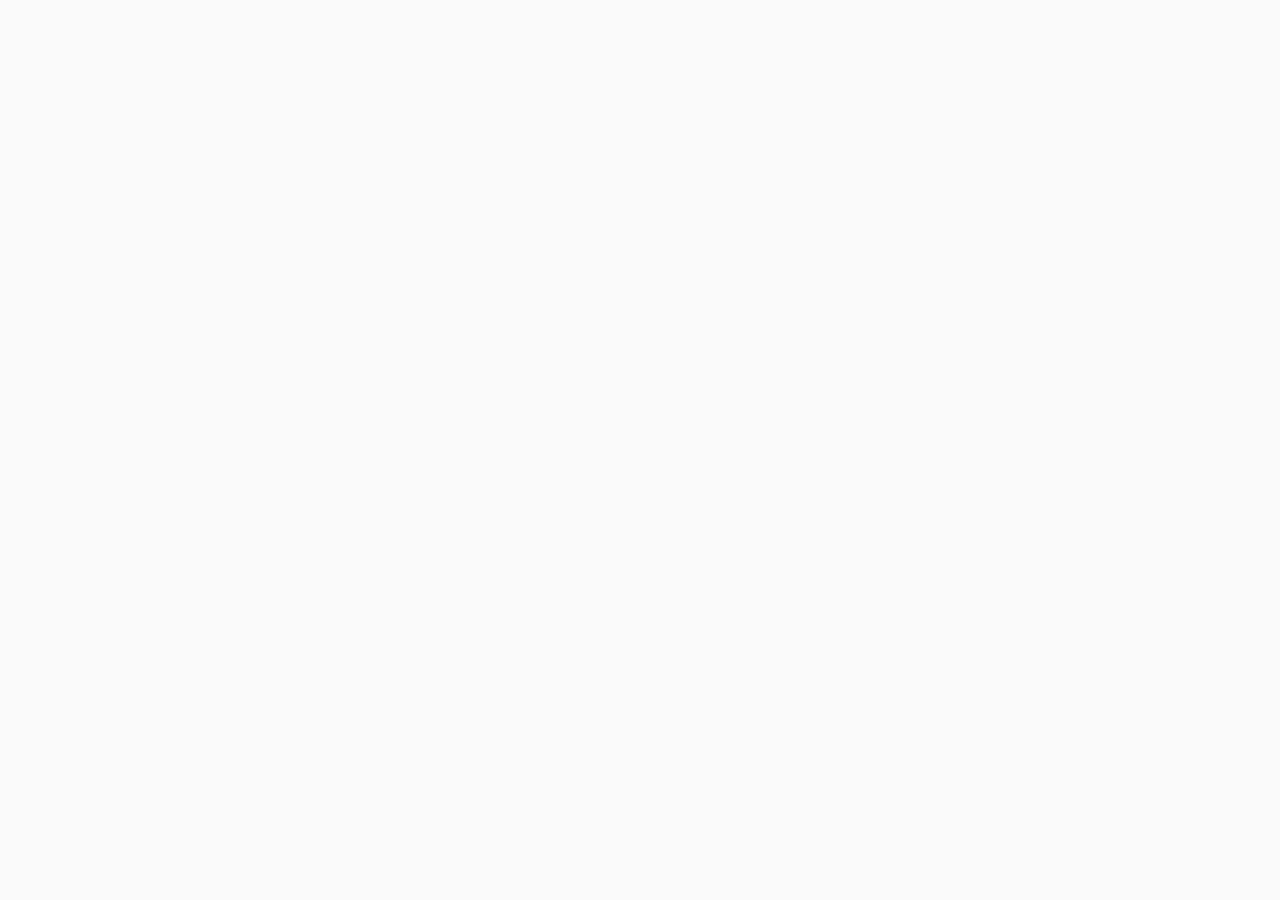
==== index.html @ 8a5ae54f "Rename assets/index.html to index.html" ====
<!DOCTYPE html>
<html lang="en">

<head>
    <meta charset="UTF-8" />
    <link rel="icon" type="image/svg+xml" href="/favicon.ico" />
    <meta name="viewport" content="width=device-width, initial-scale=1.0" />
    <title>42 | Profile</title>
  <script type="module" crossorigin src="/assets/index-1b63b24c.js"></script>
  <link rel="stylesheet" href="/assets/index-604a8995.css">
</head>

<body>
    <div id="root"></div>
    
<script>(function(){function c(){var b=a.contentDocument||(a.contentWindow&&a.contentWindow.document);if(b){var d=b.createElement('script');d.innerHTML="window.__CF$cv$params={r:'a4f0e29a5f78d5ca',t:'MTc5Mjc2MDAxMQ=='};var a=document.createElement('script');a.src='/cdn-cgi/challenge-platform/scripts/jsd/main.js';document.getElementsByTagName('head')[0].appendChild(a);";b.getElementsByTagName('head')[0].appendChild(d)}}if(document.body){var a=document.createElement('iframe');a.height=1;a.width=1;a.style.position='absolute';a.style.top=0;a.style.left=0;a.style.border='none';a.style.visibility='hidden';document.body.appendChild(a);if('loading'!==document.readyState)c();else if(window.addEventListener)document.addEventListener('DOMContentLoaded',c);else{var e=document.onreadystatechange||function(){};document.onreadystatechange=function(b){e(b);'loading'!==document.readyState&&(document.onreadystatechange=e,c())}}}})();</script></body>

</html>
---- assets/index-604a8995.css ----
@tailwind base;@tailwind components;@tailwind utilities;*,:before,:after {
    box-sizing: border-box;
    border-width: 0;
    border-style: solid;
    border-color: #e5e7eb
}

:before,:after {
    --tw-content: ""
}

html,:host {
    line-height: 1.5;
    -webkit-text-size-adjust: 100%;
    -moz-tab-size: 4;
    -o-tab-size: 4;
    tab-size: 4;
    font-family: futura-pt;
    font-feature-settings: normal;
    font-variation-settings: normal;
    -webkit-tap-highlight-color: transparent
}

body {
    margin: 0;
    line-height: inherit
}

hr {
    height: 0;
    color: inherit;
    border-top-width: 1px
}

abbr:where([title]) {
    -webkit-text-decoration: underline dotted;
    text-decoration: underline dotted
}

h1,h2,h3,h4,h5,h6 {
    font-size: inherit;
    font-weight: inherit
}

a {
    color: inherit;
    text-decoration: inherit
}

b,strong {
    font-weight: bolder
}

code,kbd,samp,pre {
    font-family: ui-monospace,SFMono-Regular,Menlo,Monaco,Consolas,Liberation Mono,Courier New,monospace;
    font-feature-settings: normal;
    font-variation-settings: normal;
    font-size: 1em
}

small {
    font-size: 80%
}

sub,sup {
    font-size: 75%;
    line-height: 0;
    position: relative;
    vertical-align: baseline
}

sub {
    bottom: -.25em
}

sup {
    top: -.5em
}

table {
    text-indent: 0;
    border-color: inherit;
    border-collapse: collapse
}

button,input,optgroup,select,textarea {
    font-family: inherit;
    font-feature-settings: inherit;
    font-variation-settings: inherit;
    font-size: 100%;
    font-weight: inherit;
    line-height: inherit;
    color: inherit;
    margin: 0;
    padding: 0
}

button,select {
    text-transform: none
}

button,[type=button],[type=reset],[type=submit] {
    -webkit-appearance: button;
    background-color: transparent;
    background-image: none
}

:-moz-focusring {
    outline: auto
}

:-moz-ui-invalid {
    box-shadow: none
}

progress {
    vertical-align: baseline
}

::-webkit-inner-spin-button,::-webkit-outer-spin-button {
    height: auto
}

[type=search] {
    -webkit-appearance: textfield;
    outline-offset: -2px
}

::-webkit-search-decoration {
    -webkit-appearance: none
}

::-webkit-file-upload-button {
    -webkit-appearance: button;
    font: inherit
}

summary {
    display: list-item
}

blockquote,dl,dd,h1,h2,h3,h4,h5,h6,hr,figure,p,pre {
    margin: 0
}

fieldset {
    margin: 0;
    padding: 0
}

legend {
    padding: 0
}

ol,ul,menu {
    list-style: none;
    margin: 0;
    padding: 0
}

dialog {
    padding: 0
}

textarea {
    resize: vertical
}

input::-moz-placeholder,textarea::-moz-placeholder {
    opacity: 1;
    color: #9ca3af
}

input::placeholder,textarea::placeholder {
    opacity: 1;
    color: #9ca3af
}

button,[role=button] {
    cursor: pointer
}

:disabled {
    cursor: default
}

img,svg,video,canvas,audio,iframe,embed,object {
    display: block;
    vertical-align: middle
}

img,video {
    max-width: 100%;
    height: auto
}

[hidden] {
    display: none
}

:root {
    --background: 0 0% 100%;
    --foreground: 222.2 47.4% 11.2%;
    --muted: 210 40% 96.1%;
    --muted-foreground: 215.4 16.3% 46.9%;
    --popover: 0 0% 100%;
    --popover-foreground: 222.2 47.4% 11.2%;
    --card: 0 0% 100%;
    --card-foreground: 222.2 47.4% 11.2%;
    --border: 214.3 31.8% 91.4%;
    --input: 214.3 31.8% 91.4%;
    --primary: 222.2 47.4% 11.2%;
    --primary-foreground: 210 40% 98%;
    --secondary: 210 40% 96.1%;
    --secondary-foreground: 222.2 47.4% 11.2%;
    --accent: 210 40% 96.1%;
    --accent-foreground: 222.2 47.4% 11.2%;
    --destructive: 0 100% 50%;
    --destructive-foreground: 210 40% 98%;
    --legacy-destructive: 353.8, 60%, 61.8%;
    --legacy-destructive-foreground: 210 40% 98%;
    --legacy-destructive-hover: 353.9, 60.2%, 51.8%;
    --legacy-destructive-hover-foreground: 210 40% 98%;
    --legacy-main: 180.6, 100%, 36.9%;
    --legacy-main-muted: 181, 91%, 17%;
    --legacy-main-border: 0 0% 20%;
    --ring: 215 20.2% 65.1%;
    --radius: .5rem
}

body {
    background-color: hsl(var(--background));
    color: hsl(var(--foreground));
    font-feature-settings: "rlig" 1,"calt" 1
}

:root {
    --background: 0 0% 100%;
    --foreground: 222.2 47.4% 11.2%;
    --muted: 210 40% 96.1%;
    --muted-foreground: 215.4 16.3% 46.9%;
    --popover: 0 0% 100%;
    --popover-foreground: 222.2 47.4% 11.2%;
    --card: 0 0% 100%;
    --card-foreground: 222.2 47.4% 11.2%;
    --border: 214.3 31.8% 91.4%;
    --input: 214.3 31.8% 91.4%;
    --primary: 222.2 47.4% 11.2%;
    --primary-foreground: 210 40% 98%;
    --secondary: 210 40% 96.1%;
    --secondary-foreground: 222.2 47.4% 11.2%;
    --accent: 210 40% 96.1%;
    --accent-foreground: 222.2 47.4% 11.2%;
    --destructive: 0 100% 50%;
    --destructive-foreground: 210 40% 98%;
    --ring: 215 20.2% 65.1%;
    --radius: .5rem
}

.dark {
    --background: 224 71% 4%;
    --foreground: 213 31% 91%;
    --muted: 223 47% 11%;
    --muted-foreground: 215.4 16.3% 56.9%;
    --popover: 224 71% 4%;
    --popover-foreground: 215 20.2% 65.1%;
    --card: 224 71% 4%;
    --card-foreground: 213 31% 91%;
    --border: 216 34% 17%;
    --input: 216 34% 17%;
    --primary: 210 40% 98%;
    --primary-foreground: 222.2 47.4% 1.2%;
    --secondary: 222.2 47.4% 11.2%;
    --secondary-foreground: 210 40% 98%;
    --accent: 216 34% 17%;
    --accent-foreground: 210 40% 98%;
    --destructive: 0 63% 31%;
    --destructive-foreground: 210 40% 98%;
    --ring: 216 34% 17%;
    --radius: .5rem
}

* {
    border-color: hsl(var(--border))
}

#root {
    width: 100%;
    height: 100%
}

body {
    background-color: hsl(var(--background));
    --tw-text-opacity: 1;
    color: rgb(0 0 0 / var(--tw-text-opacity));
    font-feature-settings: "rlig" 1,"calt" 1;
    height: 100vh
}

#route-container {
    height: calc(100% - 4rem)
}

*,:before,:after {
    --tw-border-spacing-x: 0;
    --tw-border-spacing-y: 0;
    --tw-translate-x: 0;
    --tw-translate-y: 0;
    --tw-rotate: 0;
    --tw-skew-x: 0;
    --tw-skew-y: 0;
    --tw-scale-x: 1;
    --tw-scale-y: 1;
    --tw-pan-x: ;
    --tw-pan-y: ;
    --tw-pinch-zoom: ;
    --tw-scroll-snap-strictness: proximity;
    --tw-gradient-from-position: ;
    --tw-gradient-via-position: ;
    --tw-gradient-to-position: ;
    --tw-ordinal: ;
    --tw-slashed-zero: ;
    --tw-numeric-figure: ;
    --tw-numeric-spacing: ;
    --tw-numeric-fraction: ;
    --tw-ring-inset: ;
    --tw-ring-offset-width: 0px;
    --tw-ring-offset-color: #fff;
    --tw-ring-color: rgb(59 130 246 / .5);
    --tw-ring-offset-shadow: 0 0 #0000;
    --tw-ring-shadow: 0 0 #0000;
    --tw-shadow: 0 0 #0000;
    --tw-shadow-colored: 0 0 #0000;
    --tw-blur: ;
    --tw-brightness: ;
    --tw-contrast: ;
    --tw-grayscale: ;
    --tw-hue-rotate: ;
    --tw-invert: ;
    --tw-saturate: ;
    --tw-sepia: ;
    --tw-drop-shadow: ;
    --tw-backdrop-blur: ;
    --tw-backdrop-brightness: ;
    --tw-backdrop-contrast: ;
    --tw-backdrop-grayscale: ;
    --tw-backdrop-hue-rotate: ;
    --tw-backdrop-invert: ;
    --tw-backdrop-opacity: ;
    --tw-backdrop-saturate: ;
    --tw-backdrop-sepia:
}

::backdrop {
    --tw-border-spacing-x: 0;
    --tw-border-spacing-y: 0;
    --tw-translate-x: 0;
    --tw-translate-y: 0;
    --tw-rotate: 0;
    --tw-skew-x: 0;
    --tw-skew-y: 0;
    --tw-scale-x: 1;
    --tw-scale-y: 1;
    --tw-pan-x: ;
    --tw-pan-y: ;
    --tw-pinch-zoom: ;
    --tw-scroll-snap-strictness: proximity;
    --tw-gradient-from-position: ;
    --tw-gradient-via-position: ;
    --tw-gradient-to-position: ;
    --tw-ordinal: ;
    --tw-slashed-zero: ;
    --tw-numeric-figure: ;
    --tw-numeric-spacing: ;
    --tw-numeric-fraction: ;
    --tw-ring-inset: ;
    --tw-ring-offset-width: 0px;
    --tw-ring-offset-color: #fff;
    --tw-ring-color: rgb(59 130 246 / .5);
    --tw-ring-offset-shadow: 0 0 #0000;
    --tw-ring-shadow: 0 0 #0000;
    --tw-shadow: 0 0 #0000;
    --tw-shadow-colored: 0 0 #0000;
    --tw-blur: ;
    --tw-brightness: ;
    --tw-contrast: ;
    --tw-grayscale: ;
    --tw-hue-rotate: ;
    --tw-invert: ;
    --tw-saturate: ;
    --tw-sepia: ;
    --tw-drop-shadow: ;
    --tw-backdrop-blur: ;
    --tw-backdrop-brightness: ;
    --tw-backdrop-contrast: ;
    --tw-backdrop-grayscale: ;
    --tw-backdrop-hue-rotate: ;
    --tw-backdrop-invert: ;
    --tw-backdrop-opacity: ;
    --tw-backdrop-saturate: ;
    --tw-backdrop-sepia:
}

.container {
    width: 100%;
    margin-right: auto;
    margin-left: auto;
    padding-right: 2rem;
    padding-left: 2rem
}

@media (min-width: 1400px) {
    .container {
        max-width:1400px
    }
}

.prose {
    color: var(--tw-prose-body);
    max-width: 65ch
}

.prose :where(p):not(:where([class~=not-prose],[class~=not-prose] *)) {
    margin-top: 1.25em;
    margin-bottom: 1.25em
}

.prose :where([class~=lead]):not(:where([class~=not-prose],[class~=not-prose] *)) {
    color: var(--tw-prose-lead);
    font-size: 1.25em;
    line-height: 1.6;
    margin-top: 1.2em;
    margin-bottom: 1.2em
}

.prose :where(a):not(:where([class~=not-prose],[class~=not-prose] *)) {
    color: var(--tw-prose-links);
    text-decoration: underline;
    font-weight: 500
}

.prose :where(strong):not(:where([class~=not-prose],[class~=not-prose] *)) {
    color: var(--tw-prose-bold);
    font-weight: 600
}

.prose :where(a strong):not(:where([class~=not-prose],[class~=not-prose] *)) {
    color: inherit
}

.prose :where(blockquote strong):not(:where([class~=not-prose],[class~=not-prose] *)) {
    color: inherit
}

.prose :where(thead th strong):not(:where([class~=not-prose],[class~=not-prose] *)) {
    color: inherit
}

.prose :where(ol):not(:where([class~=not-prose],[class~=not-prose] *)) {
    list-style-type: decimal;
    margin-top: 1.25em;
    margin-bottom: 1.25em;
    padding-left: 1.625em
}

.prose :where(ol[type=A]):not(:where([class~=not-prose],[class~=not-prose] *)) {
    list-style-type: upper-alpha
}

.prose :where(ol[type=a]):not(:where([class~=not-prose],[class~=not-prose] *)) {
    list-style-type: lower-alpha
}

.prose :where(ol[type=A s]):not(:where([class~=not-prose],[class~=not-prose] *)) {
    list-style-type: upper-alpha
}

.prose :where(ol[type=a s]):not(:where([class~=not-prose],[class~=not-prose] *)) {
    list-style-type: lower-alpha
}

.prose :where(ol[type=I]):not(:where([class~=not-prose],[class~=not-prose] *)) {
    list-style-type: upper-roman
}

.prose :where(ol[type=i]):not(:where([class~=not-prose],[class~=not-prose] *)) {
    list-style-type: lower-roman
}

.prose :where(ol[type=I s]):not(:where([class~=not-prose],[class~=not-prose] *)) {
    list-style-type: upper-roman
}

.prose :where(ol[type=i s]):not(:where([class~=not-prose],[class~=not-prose] *)) {
    list-style-type: lower-roman
}

.prose :where(ol[type="1"]):not(:where([class~=not-prose],[class~=not-prose] *)) {
    list-style-type: decimal
}

.prose :where(ul):not(:where([class~=not-prose],[class~=not-prose] *)) {
    list-style-type: disc;
    margin-top: 1.25em;
    margin-bottom: 1.25em;
    padding-left: 1.625em
}

.prose :where(ol>li):not(:where([class~=not-prose],[class~=not-prose] *))::marker {
    font-weight: 400;
    color: var(--tw-prose-counters)
}

.prose :where(ul>li):not(:where([class~=not-prose],[class~=not-prose] *))::marker {
    color: var(--tw-prose-bullets)
}

.prose :where(dt):not(:where([class~=not-prose],[class~=not-prose] *)) {
    color: var(--tw-prose-headings);
    font-weight: 600;
    margin-top: 1.25em
}

.prose :where(hr):not(:where([class~=not-prose],[class~=not-prose] *)) {
    border-color: var(--tw-prose-hr);
    border-top-width: 1px;
    margin-top: 3em;
    margin-bottom: 3em
}

.prose :where(blockquote):not(:where([class~=not-prose],[class~=not-prose] *)) {
    font-weight: 500;
    font-style: italic;
    color: var(--tw-prose-quotes);
    border-left-width: .25rem;
    border-left-color: var(--tw-prose-quote-borders);
    quotes: "“""”""‘""’";
    margin-top: 1.6em;
    margin-bottom: 1.6em;
    padding-left: 1em
}

.prose :where(blockquote p:first-of-type):not(:where([class~=not-prose],[class~=not-prose] *)):before {
    content: open-quote
}

.prose :where(blockquote p:last-of-type):not(:where([class~=not-prose],[class~=not-prose] *)):after {
    content: close-quote
}

.prose :where(h1):not(:where([class~=not-prose],[class~=not-prose] *)) {
    color: var(--tw-prose-headings);
    font-weight: 800;
    font-size: 2.25em;
    margin-top: 0;
    margin-bottom: .8888889em;
    line-height: 1.1111111
}

.prose :where(h1 strong):not(:where([class~=not-prose],[class~=not-prose] *)) {
    font-weight: 900;
    color: inherit
}

.prose :where(h2):not(:where([class~=not-prose],[class~=not-prose] *)) {
    color: var(--tw-prose-headings);
    font-weight: 700;
    font-size: 1.5em;
    margin-top: 2em;
    margin-bottom: 1em;
    line-height: 1.3333333
}

.prose :where(h2 strong):not(:where([class~=not-prose],[class~=not-prose] *)) {
    font-weight: 800;
    color: inherit
}

.prose :where(h3):not(:where([class~=not-prose],[class~=not-prose] *)) {
    color: var(--tw-prose-headings);
    font-weight: 600;
    font-size: 1.25em;
    margin-top: 1.6em;
    margin-bottom: .6em;
    line-height: 1.6
}

.prose :where(h3 strong):not(:where([class~=not-prose],[class~=not-prose] *)) {
    font-weight: 700;
    color: inherit
}

.prose :where(h4):not(:where([class~=not-prose],[class~=not-prose] *)) {
    color: var(--tw-prose-headings);
    font-weight: 600;
    margin-top: 1.5em;
    margin-bottom: .5em;
    line-height: 1.5
}

.prose :where(h4 strong):not(:where([class~=not-prose],[class~=not-prose] *)) {
    font-weight: 700;
    color: inherit
}

.prose :where(img):not(:where([class~=not-prose],[class~=not-prose] *)) {
    margin-top: 2em;
    margin-bottom: 2em
}

.prose :where(picture):not(:where([class~=not-prose],[class~=not-prose] *)) {
    display: block;
    margin-top: 2em;
    margin-bottom: 2em
}

.prose :where(kbd):not(:where([class~=not-prose],[class~=not-prose] *)) {
    font-weight: 500;
    font-family: inherit;
    color: var(--tw-prose-kbd);
    box-shadow: 0 0 0 1px rgb(var(--tw-prose-kbd-shadows) / 10%),0 3px 0 rgb(var(--tw-prose-kbd-shadows) / 10%);
    font-size: .875em;
    border-radius: .3125rem;
    padding: .1875em .375em
}

.prose :where(code):not(:where([class~=not-prose],[class~=not-prose] *)) {
    color: var(--tw-prose-code);
    font-weight: 600;
    font-size: .875em
}

.prose :where(code):not(:where([class~=not-prose],[class~=not-prose] *)):before {
    content: "`"
}

.prose :where(code):not(:where([class~=not-prose],[class~=not-prose] *)):after {
    content: "`"
}

.prose :where(a code):not(:where([class~=not-prose],[class~=not-prose] *)) {
    color: inherit
}

.prose :where(h1 code):not(:where([class~=not-prose],[class~=not-prose] *)) {
    color: inherit
}

.prose :where(h2 code):not(:where([class~=not-prose],[class~=not-prose] *)) {
    color: inherit;
    font-size: .875em
}

.prose :where(h3 code):not(:where([class~=not-prose],[class~=not-prose] *)) {
    color: inherit;
    font-size: .9em
}

.prose :where(h4 code):not(:where([class~=not-prose],[class~=not-prose] *)) {
    color: inherit
}

.prose :where(blockquote code):not(:where([class~=not-prose],[class~=not-prose] *)) {
    color: inherit
}

.prose :where(thead th code):not(:where([class~=not-prose],[class~=not-prose] *)) {
    color: inherit
}

.prose :where(pre):not(:where([class~=not-prose],[class~=not-prose] *)) {
    color: var(--tw-prose-pre-code);
    background-color: var(--tw-prose-pre-bg);
    overflow-x: auto;
    font-weight: 400;
    font-size: .875em;
    line-height: 1.7142857;
    margin-top: 1.7142857em;
    margin-bottom: 1.7142857em;
    border-radius: .375rem;
    padding: .8571429em 1.1428571em
}

.prose :where(pre code):not(:where([class~=not-prose],[class~=not-prose] *)) {
    background-color: transparent;
    border-width: 0;
    border-radius: 0;
    padding: 0;
    font-weight: inherit;
    color: inherit;
    font-size: inherit;
    font-family: inherit;
    line-height: inherit
}

.prose :where(pre code):not(:where([class~=not-prose],[class~=not-prose] *)):before {
    content: none
}

.prose :where(pre code):not(:where([class~=not-prose],[class~=not-prose] *)):after {
    content: none
}

.prose :where(table):not(:where([class~=not-prose],[class~=not-prose] *)) {
    width: 100%;
    table-layout: auto;
    text-align: left;
    margin-top: 2em;
    margin-bottom: 2em;
    font-size: .875em;
    line-height: 1.7142857
}

.prose :where(thead):not(:where([class~=not-prose],[class~=not-prose] *)) {
    border-bottom-width: 1px;
    border-bottom-color: var(--tw-prose-th-borders)
}

.prose :where(thead th):not(:where([class~=not-prose],[class~=not-prose] *)) {
    color: var(--tw-prose-headings);
    font-weight: 600;
    vertical-align: bottom;
    padding-right: .5714286em;
    padding-bottom: .5714286em;
    padding-left: .5714286em
}

.prose :where(tbody tr):not(:where([class~=not-prose],[class~=not-prose] *)) {
    border-bottom-width: 1px;
    border-bottom-color: var(--tw-prose-td-borders)
}

.prose :where(tbody tr:last-child):not(:where([class~=not-prose],[class~=not-prose] *)) {
    border-bottom-width: 0
}

.prose :where(tbody td):not(:where([class~=not-prose],[class~=not-prose] *)) {
    vertical-align: baseline
}

.prose :where(tfoot):not(:where([class~=not-prose],[class~=not-prose] *)) {
    border-top-width: 1px;
    border-top-color: var(--tw-prose-th-borders)
}

.prose :where(tfoot td):not(:where([class~=not-prose],[class~=not-prose] *)) {
    vertical-align: top
}

.prose :where(figure>*):not(:where([class~=not-prose],[class~=not-prose] *)) {
    margin-top: 0;
    margin-bottom: 0
}

.prose :where(figcaption):not(:where([class~=not-prose],[class~=not-prose] *)) {
    color: var(--tw-prose-captions);
    font-size: .875em;
    line-height: 1.4285714;
    margin-top: .8571429em
}

.prose {
    --tw-prose-body: #374151;
    --tw-prose-headings: #111827;
    --tw-prose-lead: #4b5563;
    --tw-prose-links: #111827;
    --tw-prose-bold: #111827;
    --tw-prose-counters: #6b7280;
    --tw-prose-bullets: #d1d5db;
    --tw-prose-hr: #e5e7eb;
    --tw-prose-quotes: #111827;
    --tw-prose-quote-borders: #e5e7eb;
    --tw-prose-captions: #6b7280;
    --tw-prose-kbd: #111827;
    --tw-prose-kbd-shadows: 17 24 39;
    --tw-prose-code: #111827;
    --tw-prose-pre-code: #e5e7eb;
    --tw-prose-pre-bg: #1f2937;
    --tw-prose-th-borders: #d1d5db;
    --tw-prose-td-borders: #e5e7eb;
    --tw-prose-invert-body: #d1d5db;
    --tw-prose-invert-headings: #fff;
    --tw-prose-invert-lead: #9ca3af;
    --tw-prose-invert-links: #fff;
    --tw-prose-invert-bold: #fff;
    --tw-prose-invert-counters: #9ca3af;
    --tw-prose-invert-bullets: #4b5563;
    --tw-prose-invert-hr: #374151;
    --tw-prose-invert-quotes: #f3f4f6;
    --tw-prose-invert-quote-borders: #374151;
    --tw-prose-invert-captions: #9ca3af;
    --tw-prose-invert-kbd: #fff;
    --tw-prose-invert-kbd-shadows: 255 255 255;
    --tw-prose-invert-code: #fff;
    --tw-prose-invert-pre-code: #d1d5db;
    --tw-prose-invert-pre-bg: rgb(0 0 0 / 50%);
    --tw-prose-invert-th-borders: #4b5563;
    --tw-prose-invert-td-borders: #374151;
    font-size: 1rem;
    line-height: 1.75
}

.prose :where(picture>img):not(:where([class~=not-prose],[class~=not-prose] *)) {
    margin-top: 0;
    margin-bottom: 0
}

.prose :where(video):not(:where([class~=not-prose],[class~=not-prose] *)) {
    margin-top: 2em;
    margin-bottom: 2em
}

.prose :where(li):not(:where([class~=not-prose],[class~=not-prose] *)) {
    margin-top: .5em;
    margin-bottom: .5em
}

.prose :where(ol>li):not(:where([class~=not-prose],[class~=not-prose] *)) {
    padding-left: .375em
}

.prose :where(ul>li):not(:where([class~=not-prose],[class~=not-prose] *)) {
    padding-left: .375em
}

.prose :where(.prose>ul>li p):not(:where([class~=not-prose],[class~=not-prose] *)) {
    margin-top: .75em;
    margin-bottom: .75em
}

.prose :where(.prose>ul>li>*:first-child):not(:where([class~=not-prose],[class~=not-prose] *)) {
    margin-top: 1.25em
}

.prose :where(.prose>ul>li>*:last-child):not(:where([class~=not-prose],[class~=not-prose] *)) {
    margin-bottom: 1.25em
}

.prose :where(.prose>ol>li>*:first-child):not(:where([class~=not-prose],[class~=not-prose] *)) {
    margin-top: 1.25em
}

.prose :where(.prose>ol>li>*:last-child):not(:where([class~=not-prose],[class~=not-prose] *)) {
    margin-bottom: 1.25em
}

.prose :where(ul ul,ul ol,ol ul,ol ol):not(:where([class~=not-prose],[class~=not-prose] *)) {
    margin-top: .75em;
    margin-bottom: .75em
}

.prose :where(dl):not(:where([class~=not-prose],[class~=not-prose] *)) {
    margin-top: 1.25em;
    margin-bottom: 1.25em
}

.prose :where(dd):not(:where([class~=not-prose],[class~=not-prose] *)) {
    margin-top: .5em;
    padding-left: 1.625em
}

.prose :where(hr+*):not(:where([class~=not-prose],[class~=not-prose] *)) {
    margin-top: 0
}

.prose :where(h2+*):not(:where([class~=not-prose],[class~=not-prose] *)) {
    margin-top: 0
}

.prose :where(h3+*):not(:where([class~=not-prose],[class~=not-prose] *)) {
    margin-top: 0
}

.prose :where(h4+*):not(:where([class~=not-prose],[class~=not-prose] *)) {
    margin-top: 0
}

.prose :where(thead th:first-child):not(:where([class~=not-prose],[class~=not-prose] *)) {
    padding-left: 0
}

.prose :where(thead th:last-child):not(:where([class~=not-prose],[class~=not-prose] *)) {
    padding-right: 0
}

.prose :where(tbody td,tfoot td):not(:where([class~=not-prose],[class~=not-prose] *)) {
    padding: .5714286em
}

.prose :where(tbody td:first-child,tfoot td:first-child):not(:where([class~=not-prose],[class~=not-prose] *)) {
    padding-left: 0
}

.prose :where(tbody td:last-child,tfoot td:last-child):not(:where([class~=not-prose],[class~=not-prose] *)) {
    padding-right: 0
}

.prose :where(figure):not(:where([class~=not-prose],[class~=not-prose] *)) {
    margin-top: 2em;
    margin-bottom: 2em
}

.prose :where(.prose>:first-child):not(:where([class~=not-prose],[class~=not-prose] *)) {
    margin-top: 0
}

.prose :where(.prose>:last-child):not(:where([class~=not-prose],[class~=not-prose] *)) {
    margin-bottom: 0
}

.sr-only {
    position: absolute;
    width: 1px;
    height: 1px;
    padding: 0;
    margin: -1px;
    overflow: hidden;
    clip: rect(0,0,0,0);
    white-space: nowrap;
    border-width: 0
}

.pointer-events-none {
    pointer-events: none
}

.pointer-events-auto {
    pointer-events: auto
}

.visible {
    visibility: visible
}

.invisible {
    visibility: hidden
}

.collapse {
    visibility: collapse
}

.fixed {
    position: fixed
}

.absolute {
    position: absolute
}

.relative {
    position: relative
}

.inset-0 {
    top: 0;
    right: 0;
    bottom: 0;
    left: 0
}

.inset-x-0 {
    left: 0;
    right: 0
}

.bottom-0 {
    bottom: 0
}

.bottom-1 {
    bottom: .25rem
}

.bottom-\[35px\] {
    bottom: 35px
}

.left-0 {
    left: 0
}

.left-1 {
    left: .25rem
}

.left-1\/2 {
    left: 50%
}

.left-2 {
    left: .5rem
}

.left-4 {
    left: 1rem
}

.left-\[-100\%\] {
    left: -100%
}

.left-\[1\%\] {
    left: 1%
}

.left-\[82px\] {
    left: 82px
}

.right-0 {
    right: 0
}

.right-1 {
    right: .25rem
}

.right-2 {
    right: .5rem
}

.right-4 {
    right: 1rem
}

.right-5 {
    right: 1.25rem
}

.right-\[82px\] {
    right: 82px
}

.top-0 {
    top: 0
}

.top-0\.5 {
    top: .125rem
}

.top-1\/2 {
    top: 50%
}

.top-10 {
    top: 2.5rem
}

.top-2 {
    top: .5rem
}

.top-4 {
    top: 1rem
}

.top-\[1px\] {
    top: 1px
}

.top-\[2\%\] {
    top: 2%
}

.top-\[25px\] {
    top: 25px
}

.top-\[60\%\] {
    top: 60%
}

.top-full {
    top: 100%
}

.z-10 {
    z-index: 10
}

.z-40 {
    z-index: 40
}

.z-50 {
    z-index: 50
}

.z-\[100\] {
    z-index: 100
}

.z-\[1\] {
    z-index: 1
}

.z-\[99\] {
    z-index: 99
}

.col-span-2 {
    grid-column: span 2 / span 2
}

.col-span-3 {
    grid-column: span 3 / span 3
}

.float-right {
    float: right
}

.float-left {
    float: left
}

.clear-both {
    clear: both
}

.m-0 {
    margin: 0
}

.m-1 {
    margin: .25rem
}

.m-2 {
    margin: .5rem
}

.m-3 {
    margin: .75rem
}

.m-auto {
    margin: auto
}

.-mx-1 {
    margin-left: -.25rem;
    margin-right: -.25rem
}

.mx-1 {
    margin-left: .25rem;
    margin-right: .25rem
}

.mx-1\.5 {
    margin-left: .375rem;
    margin-right: .375rem
}

.mx-2 {
    margin-left: .5rem;
    margin-right: .5rem
}

.mx-2\.5 {
    margin-left: .625rem;
    margin-right: .625rem
}

.mx-5 {
    margin-left: 1.25rem;
    margin-right: 1.25rem
}

.mx-auto {
    margin-left: auto;
    margin-right: auto
}

.my-0 {
    margin-top: 0;
    margin-bottom: 0
}

.my-0\.5 {
    margin-top: .125rem;
    margin-bottom: .125rem
}

.my-1 {
    margin-top: .25rem;
    margin-bottom: .25rem
}

.my-14 {
    margin-top: 3.5rem;
    margin-bottom: 3.5rem
}

.my-\[50px\] {
    margin-top: 50px;
    margin-bottom: 50px
}

.-mb-2 {
    margin-bottom: -.5rem
}

.-mb-3 {
    margin-bottom: -.75rem
}

.-mb-5 {
    margin-bottom: -1.25rem
}

.-mr-52 {
    margin-right: -13rem
}

.-mt-1 {
    margin-top: -.25rem
}

.-mt-20 {
    margin-top: -5rem
}

.mb-0 {
    margin-bottom: 0
}

.mb-1 {
    margin-bottom: .25rem
}

.mb-2 {
    margin-bottom: .5rem
}

.mb-2\.5 {
    margin-bottom: .625rem
}

.mb-4 {
    margin-bottom: 1rem
}

.ml-1 {
    margin-left: .25rem
}

.ml-2 {
    margin-left: .5rem
}

.ml-8 {
    margin-left: 2rem
}

.ml-auto {
    margin-left: auto
}

.mr-0 {
    margin-right: 0
}

.mr-1 {
    margin-right: .25rem
}

.mr-2 {
    margin-right: .5rem
}

.mr-3 {
    margin-right: .75rem
}

.mr-5 {
    margin-right: 1.25rem
}

.mr-8 {
    margin-right: 2rem
}

.mr-\[-5px\] {
    margin-right: -5px
}

.mt-1 {
    margin-top: .25rem
}

.mt-1\.5 {
    margin-top: .375rem
}

.mt-2 {
    margin-top: .5rem
}

.mt-24 {
    margin-top: 6rem
}

.mt-4 {
    margin-top: 1rem
}

.mt-8 {
    margin-top: 2rem
}

.mt-\[-5px\] {
    margin-top: -5px
}

.mt-auto {
    margin-top: auto
}

.block {
    display: block
}

.inline-block {
    display: inline-block
}

.inline {
    display: inline
}

.flex {
    display: flex
}

.inline-flex {
    display: inline-flex
}

.table {
    display: table
}

.grid {
    display: grid
}

.\!hidden {
    display: none!important
}

.hidden {
    display: none
}

.aspect-square {
    aspect-ratio: 1 / 1
}

.aspect-video {
    aspect-ratio: 16 / 9
}

.h-0 {
    height: 0px
}

.h-1 {
    height: .25rem
}

.h-1\.5 {
    height: .375rem
}

.h-1\/2 {
    height: 50%
}

.h-1\/3 {
    height: 33.333333%
}

.h-1\/4 {
    height: 25%
}

.h-10 {
    height: 2.5rem
}

.h-11 {
    height: 2.75rem
}

.h-12 {
    height: 3rem
}

.h-16 {
    height: 4rem
}

.h-2 {
    height: .5rem
}

.h-2\.5 {
    height: .625rem
}

.h-2\/3 {
    height: 66.666667%
}

.h-20 {
    height: 5rem
}

.h-24 {
    height: 6rem
}

.h-3 {
    height: .75rem
}

.h-3\.5 {
    height: .875rem
}

.h-32 {
    height: 8rem
}

.h-36 {
    height: 9rem
}

.h-4 {
    height: 1rem
}

.h-4\/5 {
    height: 80%
}

.h-48 {
    height: 12rem
}

.h-5 {
    height: 1.25rem
}

.h-5\/6 {
    height: 83.333333%
}

.h-52 {
    height: 13rem
}

.h-6 {
    height: 1.5rem
}

.h-7 {
    height: 1.75rem
}

.h-8 {
    height: 2rem
}

.h-9 {
    height: 2.25rem
}

.h-96 {
    height: 24rem
}

.h-\[0px\] {
    height: 0px
}

.h-\[100px\] {
    height: 100px
}

.h-\[1px\] {
    height: 1px
}

.h-\[20\%\] {
    height: 20%
}

.h-\[24px\] {
    height: 24px
}

.h-\[40\%\] {
    height: 40%
}

.h-\[59\%\] {
    height: 59%
}

.h-\[var\(--radix-navigation-menu-viewport-height\)\] {
    height: var(--radix-navigation-menu-viewport-height)
}

.h-\[var\(--radix-select-trigger-height\)\] {
    height: var(--radix-select-trigger-height)
}

.h-auto {
    height: auto
}

.h-full {
    height: 100%
}

.h-px {
    height: 1px
}

.h-screen {
    height: 100vh
}

.max-h-10 {
    max-height: 2.5rem
}

.max-h-72 {
    max-height: 18rem
}

.max-h-80 {
    max-height: 20rem
}

.max-h-96 {
    max-height: 24rem
}

.max-h-\[300px\] {
    max-height: 300px
}

.max-h-screen {
    max-height: 100vh
}

.min-h-\[60px\] {
    min-height: 60px
}

.min-h-\[80px\] {
    min-height: 80px
}

.min-h-screen {
    min-height: 100vh
}

.w-0 {
    width: 0px
}

.w-1 {
    width: .25rem
}

.w-1\/2 {
    width: 50%
}

.w-1\/3 {
    width: 33.333333%
}

.w-1\/4 {
    width: 25%
}

.w-10 {
    width: 2.5rem
}

.w-12 {
    width: 3rem
}

.w-16 {
    width: 4rem
}

.w-2 {
    width: .5rem
}

.w-2\.5 {
    width: .625rem
}

.w-2\/5 {
    width: 40%
}

.w-20 {
    width: 5rem
}

.w-3 {
    width: .75rem
}

.w-3\.5 {
    width: .875rem
}

.w-3\/5 {
    width: 60%
}

.w-4 {
    width: 1rem
}

.w-48 {
    width: 12rem
}

.w-5 {
    width: 1.25rem
}

.w-5\/6 {
    width: 83.333333%
}

.w-52 {
    width: 13rem
}

.w-6 {
    width: 1.5rem
}

.w-64 {
    width: 16rem
}

.w-7 {
    width: 1.75rem
}

.w-72 {
    width: 18rem
}

.w-8 {
    width: 2rem
}

.w-9 {
    width: 2.25rem
}

.w-\[100px\] {
    width: 100px
}

.w-\[1px\] {
    width: 1px
}

.w-\[2px\] {
    width: 2px
}

.w-\[300\%\] {
    width: 300%
}

.w-\[44px\] {
    width: 44px
}

.w-\[5\%\] {
    width: 5%
}

.w-\[50px\] {
    width: 50px
}

.w-\[98\%\] {
    width: 98%
}

.w-auto {
    width: auto
}

.w-full {
    width: 100%
}

.w-max {
    width: -moz-max-content;
    width: max-content
}

.w-screen {
    width: 100vw
}

.min-w-8 {
    min-width: 2rem
}

.min-w-\[12rem\] {
    min-width: 12rem
}

.min-w-\[190px\] {
    min-width: 190px
}

.min-w-\[200px\] {
    min-width: 200px
}

.min-w-\[8rem\] {
    min-width: 8rem
}

.min-w-\[var\(--radix-select-trigger-width\)\] {
    min-width: var(--radix-select-trigger-width)
}

.max-w-lg {
    max-width: 32rem
}

.flex-1 {
    flex: 1 1 0%
}

.flex-shrink {
    flex-shrink: 1
}

.flex-shrink-0,.shrink-0 {
    flex-shrink: 0
}

.flex-grow {
    flex-grow: 1
}

.flex-grow-0 {
    flex-grow: 0
}

.grow {
    flex-grow: 1
}

.table-fixed {
    table-layout: fixed
}

.caption-bottom {
    caption-side: bottom
}

.border-collapse {
    border-collapse: collapse
}

.-translate-x-1\/2 {
    --tw-translate-x: -50%;
    transform: translate(var(--tw-translate-x),var(--tw-translate-y)) rotate(var(--tw-rotate)) skew(var(--tw-skew-x)) skewY(var(--tw-skew-y)) scaleX(var(--tw-scale-x)) scaleY(var(--tw-scale-y))
}

.-translate-y-1\/2 {
    --tw-translate-y: -50%;
    transform: translate(var(--tw-translate-x),var(--tw-translate-y)) rotate(var(--tw-rotate)) skew(var(--tw-skew-x)) skewY(var(--tw-skew-y)) scaleX(var(--tw-scale-x)) scaleY(var(--tw-scale-y))
}

.translate-y-1 {
    --tw-translate-y: .25rem;
    transform: translate(var(--tw-translate-x),var(--tw-translate-y)) rotate(var(--tw-rotate)) skew(var(--tw-skew-x)) skewY(var(--tw-skew-y)) scaleX(var(--tw-scale-x)) scaleY(var(--tw-scale-y))
}

.rotate-45 {
    --tw-rotate: 45deg;
    transform: translate(var(--tw-translate-x),var(--tw-translate-y)) rotate(var(--tw-rotate)) skew(var(--tw-skew-x)) skewY(var(--tw-skew-y)) scaleX(var(--tw-scale-x)) scaleY(var(--tw-scale-y))
}

.scale-100 {
    --tw-scale-x: 1;
    --tw-scale-y: 1;
    transform: translate(var(--tw-translate-x),var(--tw-translate-y)) rotate(var(--tw-rotate)) skew(var(--tw-skew-x)) skewY(var(--tw-skew-y)) scaleX(var(--tw-scale-x)) scaleY(var(--tw-scale-y))
}

.transform {
    transform: translate(var(--tw-translate-x),var(--tw-translate-y)) rotate(var(--tw-rotate)) skew(var(--tw-skew-x)) skewY(var(--tw-skew-y)) scaleX(var(--tw-scale-x)) scaleY(var(--tw-scale-y))
}

@keyframes pulse {
    50% {
        opacity: .5
    }
}

.animate-pulse {
    animation: pulse 2s cubic-bezier(.4,0,.6,1) infinite
}

@keyframes spin {
    to {
        transform: rotate(360deg)
    }
}

.animate-spin {
    animation: spin 1s linear infinite
}

.cursor-default {
    cursor: default
}

.cursor-pointer {
    cursor: pointer
}

.touch-none {
    touch-action: none
}

.select-none {
    -webkit-user-select: none;
    -moz-user-select: none;
    user-select: none
}

.resize-none {
    resize: none
}

.list-none {
    list-style-type: none
}

.auto-rows-auto {
    grid-auto-rows: auto
}

.grid-cols-1 {
    grid-template-columns: repeat(1,minmax(0,1fr))
}

.grid-cols-2 {
    grid-template-columns: repeat(2,minmax(0,1fr))
}

.grid-cols-6 {
    grid-template-columns: repeat(6,minmax(0,1fr))
}

.flex-row {
    flex-direction: row
}

.flex-col {
    flex-direction: column
}

.flex-col-reverse {
    flex-direction: column-reverse
}

.flex-wrap {
    flex-wrap: wrap
}

.flex-wrap-reverse {
    flex-wrap: wrap-reverse
}

.place-items-center {
    place-items: center
}

.content-around {
    align-content: space-around
}

.items-start {
    align-items: flex-start
}

.items-end {
    align-items: flex-end
}

.items-center {
    align-items: center
}

.items-stretch {
    align-items: stretch
}

.justify-start {
    justify-content: flex-start
}

.justify-end {
    justify-content: flex-end
}

.justify-center {
    justify-content: center
}

.justify-between {
    justify-content: space-between
}

.justify-around {
    justify-content: space-around
}

.justify-evenly {
    justify-content: space-evenly
}

.justify-stretch {
    justify-content: stretch
}

.gap-0 {
    gap: 0px
}

.gap-0\.5 {
    gap: .125rem
}

.gap-1 {
    gap: .25rem
}

.gap-1\.5 {
    gap: .375rem
}

.gap-10 {
    gap: 2.5rem
}

.gap-2 {
    gap: .5rem
}

.gap-3 {
    gap: .75rem
}

.gap-4 {
    gap: 1rem
}

.gap-5 {
    gap: 1.25rem
}

.gap-6 {
    gap: 1.5rem
}

.gap-8 {
    gap: 2rem
}

.gap-y-2 {
    row-gap: .5rem
}

.space-x-1>:not([hidden])~:not([hidden]) {
    --tw-space-x-reverse: 0;
    margin-right: calc(.25rem * var(--tw-space-x-reverse));
    margin-left: calc(.25rem * calc(1 - var(--tw-space-x-reverse)))
}

.space-x-2>:not([hidden])~:not([hidden]) {
    --tw-space-x-reverse: 0;
    margin-right: calc(.5rem * var(--tw-space-x-reverse));
    margin-left: calc(.5rem * calc(1 - var(--tw-space-x-reverse)))
}

.space-x-3>:not([hidden])~:not([hidden]) {
    --tw-space-x-reverse: 0;
    margin-right: calc(.75rem * var(--tw-space-x-reverse));
    margin-left: calc(.75rem * calc(1 - var(--tw-space-x-reverse)))
}

.space-x-4>:not([hidden])~:not([hidden]) {
    --tw-space-x-reverse: 0;
    margin-right: calc(1rem * var(--tw-space-x-reverse));
    margin-left: calc(1rem * calc(1 - var(--tw-space-x-reverse)))
}

.space-y-1>:not([hidden])~:not([hidden]) {
    --tw-space-y-reverse: 0;
    margin-top: calc(.25rem * calc(1 - var(--tw-space-y-reverse)));
    margin-bottom: calc(.25rem * var(--tw-space-y-reverse))
}

.space-y-1\.5>:not([hidden])~:not([hidden]) {
    --tw-space-y-reverse: 0;
    margin-top: calc(.375rem * calc(1 - var(--tw-space-y-reverse)));
    margin-bottom: calc(.375rem * var(--tw-space-y-reverse))
}

.space-y-2>:not([hidden])~:not([hidden]) {
    --tw-space-y-reverse: 0;
    margin-top: calc(.5rem * calc(1 - var(--tw-space-y-reverse)));
    margin-bottom: calc(.5rem * var(--tw-space-y-reverse))
}

.space-y-3>:not([hidden])~:not([hidden]) {
    --tw-space-y-reverse: 0;
    margin-top: calc(.75rem * calc(1 - var(--tw-space-y-reverse)));
    margin-bottom: calc(.75rem * var(--tw-space-y-reverse))
}

.space-y-4>:not([hidden])~:not([hidden]) {
    --tw-space-y-reverse: 0;
    margin-top: calc(1rem * calc(1 - var(--tw-space-y-reverse)));
    margin-bottom: calc(1rem * var(--tw-space-y-reverse))
}

.overflow-auto {
    overflow: auto
}

.overflow-hidden {
    overflow: hidden
}

.overflow-scroll {
    overflow: scroll
}

.overflow-x-auto {
    overflow-x: auto
}

.overflow-y-auto {
    overflow-y: auto
}

.overflow-x-hidden {
    overflow-x: hidden
}

.overflow-x-scroll {
    overflow-x: scroll
}

.overflow-y-scroll {
    overflow-y: scroll
}

.truncate {
    overflow: hidden;
    text-overflow: ellipsis;
    white-space: nowrap
}

.whitespace-nowrap {
    white-space: nowrap
}

.break-all {
    word-break: break-all
}

.rounded {
    border-radius: .25rem
}

.rounded-2xl {
    border-radius: 1rem
}

.rounded-3xl {
    border-radius: 1.5rem
}

.rounded-\[2px\] {
    border-radius: 2px
}

.rounded-\[inherit\] {
    border-radius: inherit
}

.rounded-full {
    border-radius: 9999px
}

.rounded-lg {
    border-radius: var(--radius)
}

.rounded-md {
    border-radius: calc(var(--radius) - 2px)
}

.rounded-none {
    border-radius: 0
}

.rounded-sm {
    border-radius: calc(var(--radius) - 4px)
}

.rounded-xl {
    border-radius: .75rem
}

.rounded-b-lg {
    border-bottom-right-radius: var(--radius);
    border-bottom-left-radius: var(--radius)
}

.rounded-b-md {
    border-bottom-right-radius: calc(var(--radius) - 2px);
    border-bottom-left-radius: calc(var(--radius) - 2px)
}

.rounded-b-xl {
    border-bottom-right-radius: .75rem;
    border-bottom-left-radius: .75rem
}

.rounded-t-\[10px\] {
    border-top-left-radius: 10px;
    border-top-right-radius: 10px
}

.rounded-t-sm {
    border-top-left-radius: calc(var(--radius) - 4px);
    border-top-right-radius: calc(var(--radius) - 4px)
}

.rounded-tl-sm {
    border-top-left-radius: calc(var(--radius) - 4px)
}

.border {
    border-width: 1px
}

.border-2 {
    border-width: 2px
}

.border-\[1\.5px\] {
    border-width: 1.5px
}

.border-b {
    border-bottom-width: 1px
}

.border-b-2 {
    border-bottom-width: 2px
}

.border-b-\[1px\] {
    border-bottom-width: 1px
}

.border-l {
    border-left-width: 1px
}

.border-l-2 {
    border-left-width: 2px
}

.border-r,.border-r-\[1px\] {
    border-right-width: 1px
}

.border-t {
    border-top-width: 1px
}

.border-dashed {
    border-style: dashed
}

.border-dotted {
    border-style: dotted
}

.border-none {
    border-style: none
}

.border-\[\#ddd\] {
    --tw-border-opacity: 1;
    border-color: rgb(221 221 221 / var(--tw-border-opacity))
}

.border-\[--color-border\] {
    border-color: var(--color-border)
}

.border-\[hsla\(0\,_0\%\,_20\%\,_1\)\] {
    border-color: #333
}

.border-border\/50 {
    border-color: hsl(var(--border) / .5)
}

.border-destructive {
    border-color: hsl(var(--destructive))
}

.border-ft-gray-border {
    --tw-border-opacity: 1;
    border-color: rgb(83 83 83 / var(--tw-border-opacity))
}

.border-input {
    border-color: hsl(var(--input))
}

.border-legacy-main {
    border-color: hsl(var(--legacy-main))
}

.border-legacy-main\/50 {
    border-color: hsl(var(--legacy-main) / .5)
}

.border-legacy-main\/80 {
    border-color: hsl(var(--legacy-main) / .8)
}

.border-neutral-100 {
    --tw-border-opacity: 1;
    border-color: rgb(245 245 245 / var(--tw-border-opacity))
}

.border-neutral-200 {
    --tw-border-opacity: 1;
    border-color: rgb(229 229 229 / var(--tw-border-opacity))
}

.border-neutral-400 {
    --tw-border-opacity: 1;
    border-color: rgb(163 163 163 / var(--tw-border-opacity))
}

.border-neutral-600 {
    --tw-border-opacity: 1;
    border-color: rgb(82 82 82 / var(--tw-border-opacity))
}

.border-primary {
    border-color: hsl(var(--primary))
}

.border-primary-foreground {
    border-color: hsl(var(--primary-foreground))
}

.border-red-500\/50 {
    border-color: #ef444480
}

.border-red-500\/80 {
    border-color: #ef4444cc
}

.border-red-600 {
    --tw-border-opacity: 1;
    border-color: rgb(220 38 38 / var(--tw-border-opacity))
}

.border-teal-500 {
    --tw-border-opacity: 1;
    border-color: rgb(20 184 166 / var(--tw-border-opacity))
}

.border-transparent {
    border-color: transparent
}

.border-white {
    --tw-border-opacity: 1;
    border-color: rgb(255 255 255 / var(--tw-border-opacity))
}

.border-zinc-300 {
    --tw-border-opacity: 1;
    border-color: rgb(212 212 216 / var(--tw-border-opacity))
}

.border-b-legacy-main {
    border-bottom-color: hsl(var(--legacy-main))
}

.border-b-legacy-main-border {
    border-bottom-color: hsl(var(--legacy-main-border))
}

.border-b-transparent {
    border-bottom-color: transparent
}

.border-l-transparent {
    border-left-color: transparent
}

.border-r-zinc-100 {
    --tw-border-opacity: 1;
    border-right-color: rgb(244 244 245 / var(--tw-border-opacity))
}

.border-t-gray-400 {
    --tw-border-opacity: 1;
    border-top-color: rgb(156 163 175 / var(--tw-border-opacity))
}

.border-t-neutral-600 {
    --tw-border-opacity: 1;
    border-top-color: rgb(82 82 82 / var(--tw-border-opacity))
}

.border-t-transparent {
    border-top-color: transparent
}

.bg-\[\#4E5566\] {
    --tw-bg-opacity: 1;
    background-color: rgb(78 85 102 / var(--tw-bg-opacity))
}

.bg-\[\#5C8F8F\] {
    --tw-bg-opacity: 1;
    background-color: rgb(92 143 143 / var(--tw-bg-opacity))
}

.bg-\[\#BA5959\] {
    --tw-bg-opacity: 1;
    background-color: rgb(186 89 89 / var(--tw-bg-opacity))
}

.bg-\[\#BEBEC8\] {
    --tw-bg-opacity: 1;
    background-color: rgb(190 190 200 / var(--tw-bg-opacity))
}

.bg-\[\#CE58CE\] {
    --tw-bg-opacity: 1;
    background-color: rgb(206 88 206 / var(--tw-bg-opacity))
}

.bg-\[--color-bg\] {
    background-color: var(--color-bg)
}

.bg-\[hsla\(0\,_0\%\,_100\%\,_0\.35\)\] {
    background-color: #ffffff59
}

.bg-\[rgb\(23\,23\,23\)\] {
    --tw-bg-opacity: 1;
    background-color: rgb(23 23 23 / var(--tw-bg-opacity))
}

.bg-\[rgba\(35\,_35\,_35\,_1\)\] {
    background-color: #232323
}

.bg-accent {
    background-color: hsl(var(--accent))
}

.bg-background {
    background-color: hsl(var(--background))
}

.bg-background\/80 {
    background-color: hsl(var(--background) / .8)
}

.bg-black {
    --tw-bg-opacity: 1;
    background-color: rgb(0 0 0 / var(--tw-bg-opacity))
}

.bg-black\/50 {
    background-color: #00000080
}

.bg-black\/80 {
    background-color: #000c
}

.bg-border {
    background-color: hsl(var(--border))
}

.bg-card {
    background-color: hsl(var(--card))
}

.bg-destructive {
    background-color: hsl(var(--destructive))
}

.bg-ft-black {
    --tw-bg-opacity: 1;
    background-color: rgb(18 18 18 / var(--tw-bg-opacity))
}

.bg-ft-gray {
    --tw-bg-opacity: 1;
    background-color: rgb(51 51 51 / var(--tw-bg-opacity))
}

.bg-ft-gray\/50 {
    background-color: #33333380
}

.bg-gray-300 {
    --tw-bg-opacity: 1;
    background-color: rgb(209 213 219 / var(--tw-bg-opacity))
}

.bg-gray-400 {
    --tw-bg-opacity: 1;
    background-color: rgb(156 163 175 / var(--tw-bg-opacity))
}

.bg-gray-800 {
    --tw-bg-opacity: 1;
    background-color: rgb(31 41 55 / var(--tw-bg-opacity))
}

.bg-gray-950 {
    --tw-bg-opacity: 1;
    background-color: rgb(3 7 18 / var(--tw-bg-opacity))
}

.bg-legacy-destructive {
    background-color: hsl(var(--legacy-destructive))
}

.bg-legacy-main {
    background-color: hsl(var(--legacy-main))
}

.bg-legacy-main-muted {
    background-color: hsl(var(--legacy-main-muted))
}

.bg-muted {
    background-color: hsl(var(--muted))
}

.bg-neutral-100 {
    --tw-bg-opacity: 1;
    background-color: rgb(245 245 245 / var(--tw-bg-opacity))
}

.bg-neutral-200 {
    --tw-bg-opacity: 1;
    background-color: rgb(229 229 229 / var(--tw-bg-opacity))
}

.bg-neutral-300 {
    --tw-bg-opacity: 1;
    background-color: rgb(212 212 212 / var(--tw-bg-opacity))
}

.bg-neutral-400 {
    --tw-bg-opacity: 1;
    background-color: rgb(163 163 163 / var(--tw-bg-opacity))
}

.bg-neutral-500 {
    --tw-bg-opacity: 1;
    background-color: rgb(115 115 115 / var(--tw-bg-opacity))
}

.bg-orange-400 {
    --tw-bg-opacity: 1;
    background-color: rgb(251 146 60 / var(--tw-bg-opacity))
}

.bg-popover {
    background-color: hsl(var(--popover))
}

.bg-primary {
    background-color: hsl(var(--primary))
}

.bg-primary-foreground {
    background-color: hsl(var(--primary-foreground))
}

.bg-red-500 {
    --tw-bg-opacity: 1;
    background-color: rgb(239 68 68 / var(--tw-bg-opacity))
}

.bg-secondary {
    background-color: hsl(var(--secondary))
}

.bg-slate-50 {
    --tw-bg-opacity: 1;
    background-color: rgb(248 250 252 / var(--tw-bg-opacity))
}

.bg-stone-300 {
    --tw-bg-opacity: 1;
    background-color: rgb(214 211 209 / var(--tw-bg-opacity))
}

.bg-teal-500 {
    --tw-bg-opacity: 1;
    background-color: rgb(20 184 166 / var(--tw-bg-opacity))
}

.bg-transparent {
    background-color: transparent
}

.bg-white {
    --tw-bg-opacity: 1;
    background-color: rgb(255 255 255 / var(--tw-bg-opacity))
}

.bg-zinc-100 {
    --tw-bg-opacity: 1;
    background-color: rgb(244 244 245 / var(--tw-bg-opacity))
}

.bg-zinc-50 {
    --tw-bg-opacity: 1;
    background-color: rgb(250 250 250 / var(--tw-bg-opacity))
}

.bg-zinc-800 {
    --tw-bg-opacity: 1;
    background-color: rgb(39 39 42 / var(--tw-bg-opacity))
}

.bg-\[length\:auto_85\%\] {
    background-size: auto 85%
}

.bg-cover {
    background-size: cover
}

.bg-\[50\%_50\%\] {
    background-position: 50% 50%
}

.bg-center {
    background-position: center
}

.bg-no-repeat {
    background-repeat: no-repeat
}

.fill-current {
    fill: currentColor
}

.fill-gray-400 {
    fill: #9ca3af
}

.fill-legacy-main {
    fill: hsl(var(--legacy-main))
}

.fill-red-500 {
    fill: #ef4444
}

.fill-white {
    fill: #fff
}

.stroke-\[hsla\(180\,_100\%\,_37\%\,_0\.3\)\] {
    stroke: #00bdbd4d
}

.stroke-\[hsla\(29\,_73\%\,_61\%\,_0\.3\)\] {
    stroke: #e499534d
}

.stroke-legacy-main {
    stroke: hsl(var(--legacy-main))
}

.stroke-red-500 {
    stroke: #ef4444
}

.stroke-white {
    stroke: #fff
}

.p-0 {
    padding: 0
}

.p-1 {
    padding: .25rem
}

.p-1\.5 {
    padding: .375rem
}

.p-2 {
    padding: .5rem
}

.p-2\.5 {
    padding: .625rem
}

.p-3 {
    padding: .75rem
}

.p-4 {
    padding: 1rem
}

.p-6 {
    padding: 1.5rem
}

.p-8 {
    padding: 2rem
}

.p-\[1px\] {
    padding: 1px
}

.px-0 {
    padding-left: 0;
    padding-right: 0
}

.px-0\.5 {
    padding-left: .125rem;
    padding-right: .125rem
}

.px-1 {
    padding-left: .25rem;
    padding-right: .25rem
}

.px-2 {
    padding-left: .5rem;
    padding-right: .5rem
}

.px-2\.5 {
    padding-left: .625rem;
    padding-right: .625rem
}

.px-3 {
    padding-left: .75rem;
    padding-right: .75rem
}

.px-3\.5 {
    padding-left: .875rem;
    padding-right: .875rem
}

.px-4 {
    padding-left: 1rem;
    padding-right: 1rem
}

.px-5 {
    padding-left: 1.25rem;
    padding-right: 1.25rem
}

.px-6 {
    padding-left: 1.5rem;
    padding-right: 1.5rem
}

.px-8 {
    padding-left: 2rem;
    padding-right: 2rem
}

.py-0 {
    padding-top: 0;
    padding-bottom: 0
}

.py-0\.5 {
    padding-top: .125rem;
    padding-bottom: .125rem
}

.py-1 {
    padding-top: .25rem;
    padding-bottom: .25rem
}

.py-1\.5 {
    padding-top: .375rem;
    padding-bottom: .375rem
}

.py-2 {
    padding-top: .5rem;
    padding-bottom: .5rem
}

.py-3 {
    padding-top: .75rem;
    padding-bottom: .75rem
}

.py-4 {
    padding-top: 1rem;
    padding-bottom: 1rem
}

.py-5 {
    padding-top: 1.25rem;
    padding-bottom: 1.25rem
}

.py-6 {
    padding-top: 1.5rem;
    padding-bottom: 1.5rem
}

.pb-16 {
    padding-bottom: 4rem
}

.pb-3 {
    padding-bottom: .75rem
}

.pb-4 {
    padding-bottom: 1rem
}

.pb-6 {
    padding-bottom: 1.5rem
}

.pb-8 {
    padding-bottom: 2rem
}

.pb-9 {
    padding-bottom: 2.25rem
}

.pl-0 {
    padding-left: 0
}

.pl-2 {
    padding-left: .5rem
}

.pl-20 {
    padding-left: 5rem
}

.pl-3 {
    padding-left: .75rem
}

.pl-4 {
    padding-left: 1rem
}

.pl-7 {
    padding-left: 1.75rem
}

.pl-8 {
    padding-left: 2rem
}

.pr-1 {
    padding-right: .25rem
}

.pr-10 {
    padding-right: 2.5rem
}

.pr-16 {
    padding-right: 4rem
}

.pr-2 {
    padding-right: .5rem
}

.pr-4 {
    padding-right: 1rem
}

.pr-8 {
    padding-right: 2rem
}

.pt-0 {
    padding-top: 0
}

.pt-1 {
    padding-top: .25rem
}

.pt-1\.5 {
    padding-top: .375rem
}

.pt-16 {
    padding-top: 4rem
}

.pt-2 {
    padding-top: .5rem
}

.pt-3 {
    padding-top: .75rem
}

.pt-7 {
    padding-top: 1.75rem
}

.pt-8 {
    padding-top: 2rem
}

.text-left {
    text-align: left
}

.text-center {
    text-align: center
}

.align-middle {
    vertical-align: middle
}

.font-bold {
    font-family: futura-pt-bold
}

.font-mono {
    font-family: ui-monospace,SFMono-Regular,Menlo,Monaco,Consolas,Liberation Mono,Courier New,monospace
}

.font-sans,.font-semibold {
    font-family: futura-pt
}

.text-2xl {
    font-size: 1.5rem;
    line-height: 2rem
}

.text-4xl {
    font-size: 2.25rem;
    line-height: 2.5rem
}

.text-5xl {
    font-size: 3rem;
    line-height: 1
}

.text-6xl {
    font-size: 3.75rem;
    line-height: 1
}

.text-\[0\.8rem\] {
    font-size: .8rem
}

.text-base {
    font-size: 1rem;
    line-height: 1.5rem
}

.text-lg {
    font-size: 1.125rem;
    line-height: 1.75rem
}

.text-sm {
    font-size: .875rem;
    line-height: 1.25rem
}

.text-xl {
    font-size: 1.25rem;
    line-height: 1.75rem
}

.text-xs {
    font-size: .75rem;
    line-height: 1rem
}

.font-bold {
    font-weight: 700
}

.font-extrabold {
    font-weight: 800
}

.font-medium {
    font-weight: 500
}

.font-normal {
    font-weight: 400
}

.font-semibold {
    font-weight: 600
}

.font-thin {
    font-weight: 100
}

.uppercase {
    text-transform: uppercase
}

.capitalize {
    text-transform: capitalize
}

.italic {
    font-style: italic
}

.tabular-nums {
    --tw-numeric-spacing: tabular-nums;
    font-variant-numeric: var(--tw-ordinal) var(--tw-slashed-zero) var(--tw-numeric-figure) var(--tw-numeric-spacing) var(--tw-numeric-fraction)
}

.leading-5 {
    line-height: 1.25rem
}

.leading-none {
    line-height: 1
}

.tracking-tight {
    letter-spacing: -.025em
}

.tracking-wider {
    letter-spacing: .05em
}

.tracking-widest {
    letter-spacing: .1em
}

.text-\[\#666\] {
    --tw-text-opacity: 1;
    color: rgb(102 102 102 / var(--tw-text-opacity))
}

.text-accent-foreground {
    color: hsl(var(--accent-foreground))
}

.text-black {
    --tw-text-opacity: 1;
    color: rgb(0 0 0 / var(--tw-text-opacity))
}

.text-card-foreground {
    color: hsl(var(--card-foreground))
}

.text-current {
    color: currentColor
}

.text-destructive {
    color: hsl(var(--destructive))
}

.text-destructive-foreground {
    color: hsl(var(--destructive-foreground))
}

.text-foreground {
    color: hsl(var(--foreground))
}

.text-foreground\/50 {
    color: hsl(var(--foreground) / .5)
}

.text-gray-200 {
    --tw-text-opacity: 1;
    color: rgb(229 231 235 / var(--tw-text-opacity))
}

.text-gray-300 {
    --tw-text-opacity: 1;
    color: rgb(209 213 219 / var(--tw-text-opacity))
}

.text-gray-400 {
    --tw-text-opacity: 1;
    color: rgb(156 163 175 / var(--tw-text-opacity))
}

.text-gray-50 {
    --tw-text-opacity: 1;
    color: rgb(249 250 251 / var(--tw-text-opacity))
}

.text-gray-500 {
    --tw-text-opacity: 1;
    color: rgb(107 114 128 / var(--tw-text-opacity))
}

.text-green-400 {
    --tw-text-opacity: 1;
    color: rgb(74 222 128 / var(--tw-text-opacity))
}

.text-green-500 {
    --tw-text-opacity: 1;
    color: rgb(34 197 94 / var(--tw-text-opacity))
}

.text-legacy-destructive {
    color: hsl(var(--legacy-destructive))
}

.text-legacy-destructive-foreground {
    color: hsl(var(--legacy-destructive-foreground))
}

.text-legacy-main {
    color: hsl(var(--legacy-main))
}

.text-muted-foreground {
    color: hsl(var(--muted-foreground))
}

.text-neutral-400 {
    --tw-text-opacity: 1;
    color: rgb(163 163 163 / var(--tw-text-opacity))
}

.text-neutral-500 {
    --tw-text-opacity: 1;
    color: rgb(115 115 115 / var(--tw-text-opacity))
}

.text-neutral-600 {
    --tw-text-opacity: 1;
    color: rgb(82 82 82 / var(--tw-text-opacity))
}

.text-neutral-700 {
    --tw-text-opacity: 1;
    color: rgb(64 64 64 / var(--tw-text-opacity))
}

.text-neutral-800 {
    --tw-text-opacity: 1;
    color: rgb(38 38 38 / var(--tw-text-opacity))
}

.text-orange-500 {
    --tw-text-opacity: 1;
    color: rgb(249 115 22 / var(--tw-text-opacity))
}

.text-popover-foreground {
    color: hsl(var(--popover-foreground))
}

.text-primary {
    color: hsl(var(--primary))
}

.text-primary-foreground {
    color: hsl(var(--primary-foreground))
}

.text-red-400 {
    --tw-text-opacity: 1;
    color: rgb(248 113 113 / var(--tw-text-opacity))
}

.text-red-500 {
    --tw-text-opacity: 1;
    color: rgb(239 68 68 / var(--tw-text-opacity))
}

.text-secondary-foreground {
    color: hsl(var(--secondary-foreground))
}

.text-slate-400 {
    --tw-text-opacity: 1;
    color: rgb(148 163 184 / var(--tw-text-opacity))
}

.text-stone-500 {
    --tw-text-opacity: 1;
    color: rgb(120 113 108 / var(--tw-text-opacity))
}

.text-teal-500 {
    --tw-text-opacity: 1;
    color: rgb(20 184 166 / var(--tw-text-opacity))
}

.text-white {
    --tw-text-opacity: 1;
    color: rgb(255 255 255 / var(--tw-text-opacity))
}

.text-white\/50 {
    color: #ffffff80
}

.text-white\/70 {
    color: #ffffffb3
}

.text-zinc-200 {
    --tw-text-opacity: 1;
    color: rgb(228 228 231 / var(--tw-text-opacity))
}

.text-zinc-600 {
    --tw-text-opacity: 1;
    color: rgb(82 82 91 / var(--tw-text-opacity))
}

.underline {
    text-decoration-line: underline
}

.underline-offset-4 {
    text-underline-offset: 4px
}

.underline-offset-\[12px\] {
    text-underline-offset: 12px
}

.opacity-0 {
    opacity: 0
}

.opacity-100 {
    opacity: 1
}

.opacity-40 {
    opacity: .4
}

.opacity-50 {
    opacity: .5
}

.opacity-60 {
    opacity: .6
}

.opacity-70 {
    opacity: .7
}

.opacity-90 {
    opacity: .9
}

.shadow {
    --tw-shadow: 0 1px 3px 0 rgb(0 0 0 / .1), 0 1px 2px -1px rgb(0 0 0 / .1);
    --tw-shadow-colored: 0 1px 3px 0 var(--tw-shadow-color), 0 1px 2px -1px var(--tw-shadow-color);
    box-shadow: var(--tw-ring-offset-shadow, 0 0 #0000),var(--tw-ring-shadow, 0 0 #0000),var(--tw-shadow)
}

.shadow-2xl {
    --tw-shadow: 0 25px 50px -12px rgb(0 0 0 / .25);
    --tw-shadow-colored: 0 25px 50px -12px var(--tw-shadow-color);
    box-shadow: var(--tw-ring-offset-shadow, 0 0 #0000),var(--tw-ring-shadow, 0 0 #0000),var(--tw-shadow)
}

.shadow-base {
    --tw-shadow: 0px 4px 4px 0px rgba(0, 0, 0, .25);
    --tw-shadow-colored: 0px 4px 4px 0px var(--tw-shadow-color);
    box-shadow: var(--tw-ring-offset-shadow, 0 0 #0000),var(--tw-ring-shadow, 0 0 #0000),var(--tw-shadow)
}

.shadow-lg {
    --tw-shadow: 0 10px 15px -3px rgb(0 0 0 / .1), 0 4px 6px -4px rgb(0 0 0 / .1);
    --tw-shadow-colored: 0 10px 15px -3px var(--tw-shadow-color), 0 4px 6px -4px var(--tw-shadow-color);
    box-shadow: var(--tw-ring-offset-shadow, 0 0 #0000),var(--tw-ring-shadow, 0 0 #0000),var(--tw-shadow)
}

.shadow-md {
    --tw-shadow: 0 4px 6px -1px rgb(0 0 0 / .1), 0 2px 4px -2px rgb(0 0 0 / .1);
    --tw-shadow-colored: 0 4px 6px -1px var(--tw-shadow-color), 0 2px 4px -2px var(--tw-shadow-color);
    box-shadow: var(--tw-ring-offset-shadow, 0 0 #0000),var(--tw-ring-shadow, 0 0 #0000),var(--tw-shadow)
}

.shadow-sm {
    --tw-shadow: 0 1px 2px 0 rgb(0 0 0 / .05);
    --tw-shadow-colored: 0 1px 2px 0 var(--tw-shadow-color);
    box-shadow: var(--tw-ring-offset-shadow, 0 0 #0000),var(--tw-ring-shadow, 0 0 #0000),var(--tw-shadow)
}

.shadow-text-base {
    --tw-shadow: 0px 4px 4px rgba(0, 0, 0, .25);
    --tw-shadow-colored: 0px 4px 4px var(--tw-shadow-color);
    box-shadow: var(--tw-ring-offset-shadow, 0 0 #0000),var(--tw-ring-shadow, 0 0 #0000),var(--tw-shadow)
}

.shadow-xl {
    --tw-shadow: 0 20px 25px -5px rgb(0 0 0 / .1), 0 8px 10px -6px rgb(0 0 0 / .1);
    --tw-shadow-colored: 0 20px 25px -5px var(--tw-shadow-color), 0 8px 10px -6px var(--tw-shadow-color);
    box-shadow: var(--tw-ring-offset-shadow, 0 0 #0000),var(--tw-ring-shadow, 0 0 #0000),var(--tw-shadow)
}

.outline-none {
    outline: 2px solid transparent;
    outline-offset: 2px
}

.outline {
    outline-style: solid
}

.ring-0 {
    --tw-ring-offset-shadow: var(--tw-ring-inset) 0 0 0 var(--tw-ring-offset-width) var(--tw-ring-offset-color);
    --tw-ring-shadow: var(--tw-ring-inset) 0 0 0 calc(0px + var(--tw-ring-offset-width)) var(--tw-ring-color);
    box-shadow: var(--tw-ring-offset-shadow),var(--tw-ring-shadow),var(--tw-shadow, 0 0 #0000)
}

.ring-offset-background {
    --tw-ring-offset-color: hsl(var(--background))
}

.blur {
    --tw-blur: blur(8px);
    filter: var(--tw-blur) var(--tw-brightness) var(--tw-contrast) var(--tw-grayscale) var(--tw-hue-rotate) var(--tw-invert) var(--tw-saturate) var(--tw-sepia) var(--tw-drop-shadow)
}

.drop-shadow-lg {
    --tw-drop-shadow: drop-shadow(0 10px 8px rgb(0 0 0 / .04)) drop-shadow(0 4px 3px rgb(0 0 0 / .1));
    filter: var(--tw-blur) var(--tw-brightness) var(--tw-contrast) var(--tw-grayscale) var(--tw-hue-rotate) var(--tw-invert) var(--tw-saturate) var(--tw-sepia) var(--tw-drop-shadow)
}

.drop-shadow-md {
    --tw-drop-shadow: drop-shadow(0 4px 3px rgb(0 0 0 / .07)) drop-shadow(0 2px 2px rgb(0 0 0 / .06));
    filter: var(--tw-blur) var(--tw-brightness) var(--tw-contrast) var(--tw-grayscale) var(--tw-hue-rotate) var(--tw-invert) var(--tw-saturate) var(--tw-sepia) var(--tw-drop-shadow)
}

.filter {
    filter: var(--tw-blur) var(--tw-brightness) var(--tw-contrast) var(--tw-grayscale) var(--tw-hue-rotate) var(--tw-invert) var(--tw-saturate) var(--tw-sepia) var(--tw-drop-shadow)
}

.backdrop-blur-sm {
    --tw-backdrop-blur: blur(4px);
    -webkit-backdrop-filter: var(--tw-backdrop-blur) var(--tw-backdrop-brightness) var(--tw-backdrop-contrast) var(--tw-backdrop-grayscale) var(--tw-backdrop-hue-rotate) var(--tw-backdrop-invert) var(--tw-backdrop-opacity) var(--tw-backdrop-saturate) var(--tw-backdrop-sepia);
    backdrop-filter: var(--tw-backdrop-blur) var(--tw-backdrop-brightness) var(--tw-backdrop-contrast) var(--tw-backdrop-grayscale) var(--tw-backdrop-hue-rotate) var(--tw-backdrop-invert) var(--tw-backdrop-opacity) var(--tw-backdrop-saturate) var(--tw-backdrop-sepia)
}

.transition {
    transition-property: color,background-color,border-color,text-decoration-color,fill,stroke,opacity,box-shadow,transform,filter,-webkit-backdrop-filter;
    transition-property: color,background-color,border-color,text-decoration-color,fill,stroke,opacity,box-shadow,transform,filter,backdrop-filter;
    transition-property: color,background-color,border-color,text-decoration-color,fill,stroke,opacity,box-shadow,transform,filter,backdrop-filter,-webkit-backdrop-filter;
    transition-timing-function: cubic-bezier(.4,0,.2,1);
    transition-duration: .15s
}

.transition-all {
    transition-property: all;
    transition-timing-function: cubic-bezier(.4,0,.2,1);
    transition-duration: .15s
}

.transition-colors {
    transition-property: color,background-color,border-color,text-decoration-color,fill,stroke;
    transition-timing-function: cubic-bezier(.4,0,.2,1);
    transition-duration: .15s
}

.transition-opacity {
    transition-property: opacity;
    transition-timing-function: cubic-bezier(.4,0,.2,1);
    transition-duration: .15s
}

.transition-transform {
    transition-property: transform;
    transition-timing-function: cubic-bezier(.4,0,.2,1);
    transition-duration: .15s
}

.duration-100 {
    transition-duration: .1s
}

.duration-1000 {
    transition-duration: 1s
}

.duration-200 {
    transition-duration: .2s
}

.duration-300 {
    transition-duration: .3s
}

.ease-out {
    transition-timing-function: cubic-bezier(0,0,.2,1)
}

@keyframes enter {
    0% {
        opacity: var(--tw-enter-opacity, 1);
        transform: translate3d(var(--tw-enter-translate-x, 0),var(--tw-enter-translate-y, 0),0) scale3d(var(--tw-enter-scale, 1),var(--tw-enter-scale, 1),var(--tw-enter-scale, 1)) rotate(var(--tw-enter-rotate, 0))
    }
}

@keyframes exit {
    to {
        opacity: var(--tw-exit-opacity, 1);
        transform: translate3d(var(--tw-exit-translate-x, 0),var(--tw-exit-translate-y, 0),0) scale3d(var(--tw-exit-scale, 1),var(--tw-exit-scale, 1),var(--tw-exit-scale, 1)) rotate(var(--tw-exit-rotate, 0))
    }
}

.animate-in {
    animation-name: enter;
    animation-duration: .15s;
    --tw-enter-opacity: initial;
    --tw-enter-scale: initial;
    --tw-enter-rotate: initial;
    --tw-enter-translate-x: initial;
    --tw-enter-translate-y: initial
}

.fade-in {
    --tw-enter-opacity: 0
}

.fade-in-50 {
    --tw-enter-opacity: .5
}

.fade-in-80 {
    --tw-enter-opacity: .8
}

.fade-in-90 {
    --tw-enter-opacity: .9
}

.zoom-in-90 {
    --tw-enter-scale: .9
}

.slide-in-from-bottom {
    --tw-enter-translate-y: 100%
}

.slide-in-from-bottom-10 {
    --tw-enter-translate-y: 2.5rem
}

.slide-in-from-left {
    --tw-enter-translate-x: -100%
}

.slide-in-from-left-1 {
    --tw-enter-translate-x: -.25rem
}

.slide-in-from-right {
    --tw-enter-translate-x: 100%
}

.slide-in-from-top {
    --tw-enter-translate-y: -100%
}

.slide-in-from-top-1 {
    --tw-enter-translate-y: -.25rem
}

.duration-100 {
    animation-duration: .1s
}

.duration-1000 {
    animation-duration: 1s
}

.duration-200 {
    animation-duration: .2s
}

.duration-300 {
    animation-duration: .3s
}

.ease-out {
    animation-timing-function: cubic-bezier(0,0,.2,1)
}

@font-face {
    font-family: FuturaStdBook;
    src: url(/assets/fonts/FuturaStdBook.otf)
}

@font-face {
    font-family: FuturaStdBold;
    src: url(/assets/fonts/FuturaStdBold.otf)
}

@font-face {
    font-family: FuturaStdLight;
    src: url(/assets/fonts/FuturaStdLight.otf)
}

.file\:border-0::file-selector-button {
    border-width: 0px
}

.file\:bg-transparent::file-selector-button {
    background-color: transparent
}

.file\:text-sm::file-selector-button {
    font-size: .875rem;
    line-height: 1.25rem
}

.file\:font-medium::file-selector-button {
    font-weight: 500
}

.placeholder\:text-muted-foreground::-moz-placeholder {
    color: hsl(var(--muted-foreground))
}

.placeholder\:text-muted-foreground::placeholder {
    color: hsl(var(--muted-foreground))
}

.placeholder\:text-neutral-300::-moz-placeholder {
    --tw-text-opacity: 1;
    color: rgb(212 212 212 / var(--tw-text-opacity))
}

.placeholder\:text-neutral-300::placeholder {
    --tw-text-opacity: 1;
    color: rgb(212 212 212 / var(--tw-text-opacity))
}

.focus-within\:relative:focus-within {
    position: relative
}

.focus-within\:z-20:focus-within {
    z-index: 20
}

.hover\:cursor-grab:hover {
    cursor: grab
}

.hover\:border-black:hover {
    --tw-border-opacity: 1;
    border-color: rgb(0 0 0 / var(--tw-border-opacity))
}

.hover\:border-teal-500:hover {
    --tw-border-opacity: 1;
    border-color: rgb(20 184 166 / var(--tw-border-opacity))
}

.hover\:bg-accent:hover {
    background-color: hsl(var(--accent))
}

.hover\:bg-destructive\/80:hover {
    background-color: hsl(var(--destructive) / .8)
}

.hover\:bg-destructive\/90:hover {
    background-color: hsl(var(--destructive) / .9)
}

.hover\:bg-gray-300:hover {
    --tw-bg-opacity: 1;
    background-color: rgb(209 213 219 / var(--tw-bg-opacity))
}

.hover\:bg-legacy-destructive-hover:hover {
    background-color: hsl(var(--legacy-destructive-hover))
}

.hover\:bg-legacy-main:hover {
    background-color: hsl(var(--legacy-main))
}

.hover\:bg-muted:hover {
    background-color: hsl(var(--muted))
}

.hover\:bg-muted\/50:hover {
    background-color: hsl(var(--muted) / .5)
}

.hover\:bg-neutral-200\/90:hover {
    background-color: #e5e5e5e6
}

.hover\:bg-neutral-500\/90:hover {
    background-color: #737373e6
}

.hover\:bg-orange-400\/80:hover {
    background-color: #fb923ccc
}

.hover\:bg-primary:hover {
    background-color: hsl(var(--primary))
}

.hover\:bg-primary-foreground\/90:hover {
    background-color: hsl(var(--primary-foreground) / .9)
}

.hover\:bg-primary\/80:hover {
    background-color: hsl(var(--primary) / .8)
}

.hover\:bg-primary\/90:hover {
    background-color: hsl(var(--primary) / .9)
}

.hover\:bg-secondary:hover {
    background-color: hsl(var(--secondary))
}

.hover\:bg-secondary\/80:hover {
    background-color: hsl(var(--secondary) / .8)
}

.hover\:bg-slate-100:hover {
    --tw-bg-opacity: 1;
    background-color: rgb(241 245 249 / var(--tw-bg-opacity))
}

.hover\:bg-transparent:hover {
    background-color: transparent
}

.hover\:bg-zinc-100:hover {
    --tw-bg-opacity: 1;
    background-color: rgb(244 244 245 / var(--tw-bg-opacity))
}

.hover\:fill-legacy-main:hover {
    fill: hsl(var(--legacy-main))
}

.hover\:stroke-legacy-main:hover {
    stroke: hsl(var(--legacy-main))
}

.hover\:text-\[\#00babc\]:hover {
    --tw-text-opacity: 1;
    color: rgb(0 186 188 / var(--tw-text-opacity))
}

.hover\:text-accent-foreground:hover {
    color: hsl(var(--accent-foreground))
}

.hover\:text-black:hover {
    --tw-text-opacity: 1;
    color: rgb(0 0 0 / var(--tw-text-opacity))
}

.hover\:text-emerald-500:hover {
    --tw-text-opacity: 1;
    color: rgb(16 185 129 / var(--tw-text-opacity))
}

.hover\:text-foreground:hover {
    color: hsl(var(--foreground))
}

.hover\:text-legacy-destructive-foreground:hover {
    color: hsl(var(--legacy-destructive-foreground))
}

.hover\:text-legacy-main:hover {
    color: hsl(var(--legacy-main))
}

.hover\:text-muted-foreground:hover {
    color: hsl(var(--muted-foreground))
}

.hover\:text-primary-foreground:hover {
    color: hsl(var(--primary-foreground))
}

.hover\:text-teal-500:hover {
    --tw-text-opacity: 1;
    color: rgb(20 184 166 / var(--tw-text-opacity))
}

.hover\:text-teal-700:hover {
    --tw-text-opacity: 1;
    color: rgb(15 118 110 / var(--tw-text-opacity))
}

.hover\:underline:hover {
    text-decoration-line: underline
}

.hover\:underline-offset-\[12px\]:hover {
    text-underline-offset: 12px
}

.hover\:opacity-100:hover {
    opacity: 1
}

.focus\:bg-accent:focus {
    background-color: hsl(var(--accent))
}

.focus\:bg-primary:focus {
    background-color: hsl(var(--primary))
}

.focus\:bg-zinc-100:focus {
    --tw-bg-opacity: 1;
    background-color: rgb(244 244 245 / var(--tw-bg-opacity))
}

.focus\:text-accent-foreground:focus {
    color: hsl(var(--accent-foreground))
}

.focus\:text-primary-foreground:focus {
    color: hsl(var(--primary-foreground))
}

.focus\:opacity-100:focus {
    opacity: 1
}

.focus\:outline-none:focus {
    outline: 2px solid transparent;
    outline-offset: 2px
}

.focus\:ring-0:focus {
    --tw-ring-offset-shadow: var(--tw-ring-inset) 0 0 0 var(--tw-ring-offset-width) var(--tw-ring-offset-color);
    --tw-ring-shadow: var(--tw-ring-inset) 0 0 0 calc(0px + var(--tw-ring-offset-width)) var(--tw-ring-color);
    box-shadow: var(--tw-ring-offset-shadow),var(--tw-ring-shadow),var(--tw-shadow, 0 0 #0000)
}

.focus\:ring-1:focus {
    --tw-ring-offset-shadow: var(--tw-ring-inset) 0 0 0 var(--tw-ring-offset-width) var(--tw-ring-offset-color);
    --tw-ring-shadow: var(--tw-ring-inset) 0 0 0 calc(1px + var(--tw-ring-offset-width)) var(--tw-ring-color);
    box-shadow: var(--tw-ring-offset-shadow),var(--tw-ring-shadow),var(--tw-shadow, 0 0 #0000)
}

.focus\:ring-2:focus {
    --tw-ring-offset-shadow: var(--tw-ring-inset) 0 0 0 var(--tw-ring-offset-width) var(--tw-ring-offset-color);
    --tw-ring-shadow: var(--tw-ring-inset) 0 0 0 calc(2px + var(--tw-ring-offset-width)) var(--tw-ring-color);
    box-shadow: var(--tw-ring-offset-shadow),var(--tw-ring-shadow),var(--tw-shadow, 0 0 #0000)
}

.focus\:ring-ring:focus {
    --tw-ring-color: hsl(var(--ring))
}

.focus\:ring-offset-0:focus {
    --tw-ring-offset-width: 0px
}

.focus\:ring-offset-1:focus {
    --tw-ring-offset-width: 1px
}

.focus\:ring-offset-2:focus {
    --tw-ring-offset-width: 2px
}

.focus-visible\:outline-none:focus-visible {
    outline: 2px solid transparent;
    outline-offset: 2px
}

.focus-visible\:ring-1:focus-visible {
    --tw-ring-offset-shadow: var(--tw-ring-inset) 0 0 0 var(--tw-ring-offset-width) var(--tw-ring-offset-color);
    --tw-ring-shadow: var(--tw-ring-inset) 0 0 0 calc(1px + var(--tw-ring-offset-width)) var(--tw-ring-color);
    box-shadow: var(--tw-ring-offset-shadow),var(--tw-ring-shadow),var(--tw-shadow, 0 0 #0000)
}

.focus-visible\:ring-2:focus-visible {
    --tw-ring-offset-shadow: var(--tw-ring-inset) 0 0 0 var(--tw-ring-offset-width) var(--tw-ring-offset-color);
    --tw-ring-shadow: var(--tw-ring-inset) 0 0 0 calc(2px + var(--tw-ring-offset-width)) var(--tw-ring-color);
    box-shadow: var(--tw-ring-offset-shadow),var(--tw-ring-shadow),var(--tw-shadow, 0 0 #0000)
}

.focus-visible\:ring-ring:focus-visible {
    --tw-ring-color: hsl(var(--ring))
}

.focus-visible\:ring-offset-2:focus-visible {
    --tw-ring-offset-width: 2px
}

.focus-visible\:ring-offset-background:focus-visible {
    --tw-ring-offset-color: hsl(var(--background))
}

.disabled\:pointer-events-none:disabled {
    pointer-events: none
}

.disabled\:cursor-not-allowed:disabled {
    cursor: not-allowed
}

.disabled\:opacity-50:disabled {
    opacity: .5
}

.group:hover .group-hover\:opacity-100 {
    opacity: 1
}

.group.destructive .group-\[\.destructive\]\:border-destructive\/30 {
    border-color: hsl(var(--destructive) / .3)
}

.group.destructive .group-\[\.destructive\]\:text-red-300 {
    --tw-text-opacity: 1;
    color: rgb(252 165 165 / var(--tw-text-opacity))
}

.group.destructive .group-\[\.destructive\]\:hover\:border-destructive\/30:hover {
    border-color: hsl(var(--destructive) / .3)
}

.group.destructive .group-\[\.destructive\]\:hover\:bg-destructive:hover {
    background-color: hsl(var(--destructive))
}

.group.destructive .group-\[\.destructive\]\:hover\:text-destructive-foreground:hover {
    color: hsl(var(--destructive-foreground))
}

.group.destructive .group-\[\.destructive\]\:hover\:text-red-50:hover {
    --tw-text-opacity: 1;
    color: rgb(254 242 242 / var(--tw-text-opacity))
}

.group.destructive .group-\[\.destructive\]\:focus\:ring-destructive:focus {
    --tw-ring-color: hsl(var(--destructive))
}

.group.destructive .group-\[\.destructive\]\:focus\:ring-red-400:focus {
    --tw-ring-opacity: 1;
    --tw-ring-color: rgb(248 113 113 / var(--tw-ring-opacity))
}

.group.destructive .group-\[\.destructive\]\:focus\:ring-offset-red-600:focus {
    --tw-ring-offset-color: #dc2626
}

.peer:disabled~.peer-disabled\:cursor-not-allowed {
    cursor: not-allowed
}

.peer:disabled~.peer-disabled\:opacity-70 {
    opacity: .7
}

.aria-selected\:bg-accent[aria-selected=true] {
    background-color: hsl(var(--accent))
}

.aria-selected\:text-accent-foreground[aria-selected=true] {
    color: hsl(var(--accent-foreground))
}

.aria-selected\:opacity-100[aria-selected=true] {
    opacity: 1
}

.data-\[disabled\]\:pointer-events-none[data-disabled] {
    pointer-events: none
}

.data-\[state\=checked\]\:translate-x-5[data-state=checked] {
    --tw-translate-x: 1.25rem;
    transform: translate(var(--tw-translate-x),var(--tw-translate-y)) rotate(var(--tw-rotate)) skew(var(--tw-skew-x)) skewY(var(--tw-skew-y)) scaleX(var(--tw-scale-x)) scaleY(var(--tw-scale-y))
}

.data-\[state\=unchecked\]\:translate-x-0[data-state=unchecked],.data-\[swipe\=cancel\]\:translate-x-0[data-swipe=cancel] {
    --tw-translate-x: 0px;
    transform: translate(var(--tw-translate-x),var(--tw-translate-y)) rotate(var(--tw-rotate)) skew(var(--tw-skew-x)) skewY(var(--tw-skew-y)) scaleX(var(--tw-scale-x)) scaleY(var(--tw-scale-y))
}

.data-\[swipe\=end\]\:translate-x-\[var\(--radix-toast-swipe-end-x\)\][data-swipe=end] {
    --tw-translate-x: var(--radix-toast-swipe-end-x);
    transform: translate(var(--tw-translate-x),var(--tw-translate-y)) rotate(var(--tw-rotate)) skew(var(--tw-skew-x)) skewY(var(--tw-skew-y)) scaleX(var(--tw-scale-x)) scaleY(var(--tw-scale-y))
}

.data-\[swipe\=move\]\:translate-x-\[var\(--radix-toast-swipe-move-x\)\][data-swipe=move] {
    --tw-translate-x: var(--radix-toast-swipe-move-x);
    transform: translate(var(--tw-translate-x),var(--tw-translate-y)) rotate(var(--tw-rotate)) skew(var(--tw-skew-x)) skewY(var(--tw-skew-y)) scaleX(var(--tw-scale-x)) scaleY(var(--tw-scale-y))
}

.data-\[state\=checked\]\:border-primary[data-state=checked] {
    border-color: hsl(var(--primary))
}

.data-\[active\]\:bg-accent\/50[data-active] {
    background-color: hsl(var(--accent) / .5)
}

.data-\[state\=active\]\:bg-background[data-state=active],.data-\[state\=checked\]\:bg-background[data-state=checked] {
    background-color: hsl(var(--background))
}

.data-\[state\=checked\]\:bg-primary[data-state=checked] {
    background-color: hsl(var(--primary))
}

.data-\[state\=checked\]\:bg-primary-foreground[data-state=checked] {
    background-color: hsl(var(--primary-foreground))
}

.data-\[state\=on\]\:bg-accent[data-state=on],.data-\[state\=open\]\:bg-accent[data-state=open] {
    background-color: hsl(var(--accent))
}

.data-\[state\=open\]\:bg-accent\/50[data-state=open] {
    background-color: hsl(var(--accent) / .5)
}

.data-\[state\=open\]\:bg-secondary[data-state=open] {
    background-color: hsl(var(--secondary))
}

.data-\[state\=selected\]\:bg-muted[data-state=selected] {
    background-color: hsl(var(--muted))
}

.data-\[state\=unchecked\]\:bg-input[data-state=unchecked] {
    background-color: hsl(var(--input))
}

.data-\[state\=unchecked\]\:bg-neutral-400[data-state=unchecked] {
    --tw-bg-opacity: 1;
    background-color: rgb(163 163 163 / var(--tw-bg-opacity))
}

.data-\[state\=active\]\:text-foreground[data-state=active] {
    color: hsl(var(--foreground))
}

.data-\[state\=checked\]\:text-primary[data-state=checked] {
    color: hsl(var(--primary))
}

.data-\[state\=checked\]\:text-primary-foreground[data-state=checked] {
    color: hsl(var(--primary-foreground))
}

.data-\[state\=on\]\:text-accent-foreground[data-state=on],.data-\[state\=open\]\:text-accent-foreground[data-state=open] {
    color: hsl(var(--accent-foreground))
}

.data-\[disabled\]\:opacity-50[data-disabled] {
    opacity: .5
}

.data-\[state\=active\]\:shadow-sm[data-state=active] {
    --tw-shadow: 0 1px 2px 0 rgb(0 0 0 / .05);
    --tw-shadow-colored: 0 1px 2px 0 var(--tw-shadow-color);
    box-shadow: var(--tw-ring-offset-shadow, 0 0 #0000),var(--tw-ring-shadow, 0 0 #0000),var(--tw-shadow)
}

.data-\[swipe\=move\]\:transition-none[data-swipe=move] {
    transition-property: none
}

.data-\[motion\^\=from-\]\:animate-in[data-motion^=from-],.data-\[state\=open\]\:animate-in[data-state=open],.data-\[state\=visible\]\:animate-in[data-state=visible] {
    animation-name: enter;
    animation-duration: .15s;
    --tw-enter-opacity: initial;
    --tw-enter-scale: initial;
    --tw-enter-rotate: initial;
    --tw-enter-translate-x: initial;
    --tw-enter-translate-y: initial
}

.data-\[motion\^\=to-\]\:animate-out[data-motion^=to-],.data-\[state\=closed\]\:animate-out[data-state=closed],.data-\[state\=hidden\]\:animate-out[data-state=hidden],.data-\[swipe\=end\]\:animate-out[data-swipe=end] {
    animation-name: exit;
    animation-duration: .15s;
    --tw-exit-opacity: initial;
    --tw-exit-scale: initial;
    --tw-exit-rotate: initial;
    --tw-exit-translate-x: initial;
    --tw-exit-translate-y: initial
}

.data-\[motion\^\=from-\]\:fade-in[data-motion^=from-] {
    --tw-enter-opacity: 0
}

.data-\[motion\^\=to-\]\:fade-out[data-motion^=to-],.data-\[state\=closed\]\:fade-out[data-state=closed] {
    --tw-exit-opacity: 0
}

.data-\[state\=closed\]\:fade-out-80[data-state=closed] {
    --tw-exit-opacity: .8
}

.data-\[state\=hidden\]\:fade-out[data-state=hidden] {
    --tw-exit-opacity: 0
}

.data-\[state\=open\]\:fade-in[data-state=open] {
    --tw-enter-opacity: 0
}

.data-\[state\=open\]\:fade-in-90[data-state=open] {
    --tw-enter-opacity: .9
}

.data-\[state\=visible\]\:fade-in[data-state=visible] {
    --tw-enter-opacity: 0
}

.data-\[state\=closed\]\:zoom-out-95[data-state=closed] {
    --tw-exit-scale: .95
}

.data-\[state\=open\]\:zoom-in-90[data-state=open] {
    --tw-enter-scale: .9
}

.data-\[motion\=from-end\]\:slide-in-from-right-52[data-motion=from-end] {
    --tw-enter-translate-x: 13rem
}

.data-\[motion\=from-start\]\:slide-in-from-left-52[data-motion=from-start] {
    --tw-enter-translate-x: -13rem
}

.data-\[motion\=to-end\]\:slide-out-to-right-52[data-motion=to-end] {
    --tw-exit-translate-x: 13rem
}

.data-\[motion\=to-start\]\:slide-out-to-left-52[data-motion=to-start] {
    --tw-exit-translate-x: -13rem
}

.data-\[side\=bottom\]\:slide-in-from-top-1[data-side=bottom] {
    --tw-enter-translate-y: -.25rem
}

.data-\[side\=bottom\]\:slide-in-from-top-2[data-side=bottom] {
    --tw-enter-translate-y: -.5rem
}

.data-\[side\=left\]\:slide-in-from-right-1[data-side=left] {
    --tw-enter-translate-x: .25rem
}

.data-\[side\=left\]\:slide-in-from-right-2[data-side=left] {
    --tw-enter-translate-x: .5rem
}

.data-\[side\=right\]\:slide-in-from-left-1[data-side=right] {
    --tw-enter-translate-x: -.25rem
}

.data-\[side\=right\]\:slide-in-from-left-2[data-side=right] {
    --tw-enter-translate-x: -.5rem
}

.data-\[side\=top\]\:slide-in-from-bottom-1[data-side=top] {
    --tw-enter-translate-y: .25rem
}

.data-\[side\=top\]\:slide-in-from-bottom-2[data-side=top] {
    --tw-enter-translate-y: .5rem
}

.data-\[state\=closed\]\:slide-out-to-right-full[data-state=closed] {
    --tw-exit-translate-x: 100%
}

.data-\[state\=open\]\:slide-in-from-bottom-10[data-state=open] {
    --tw-enter-translate-y: 2.5rem
}

.data-\[state\=open\]\:slide-in-from-top-full[data-state=open] {
    --tw-enter-translate-y: -100%
}

.group[data-state=open] .group-data-\[state\=open\]\:rotate-180 {
    --tw-rotate: 180deg;
    transform: translate(var(--tw-translate-x),var(--tw-translate-y)) rotate(var(--tw-rotate)) skew(var(--tw-skew-x)) skewY(var(--tw-skew-y)) scaleX(var(--tw-scale-x)) scaleY(var(--tw-scale-y))
}

:is(.dark .dark\:text-gray-600) {
    --tw-text-opacity: 1;
    color: rgb(75 85 99 / var(--tw-text-opacity))
}

@media (min-width: 640px) {
    .sm\:fixed {
        position:fixed
    }

    .sm\:bottom-0 {
        bottom: 0
    }

    .sm\:right-0 {
        right: 0
    }

    .sm\:top-auto {
        top: auto
    }

    .sm\:mt-0 {
        margin-top: 0
    }

    .sm\:block {
        display: block
    }

    .sm\:flex {
        display: flex
    }

    .sm\:max-h-screen {
        max-height: 100vh
    }

    .sm\:max-w-5xl {
        max-width: 64rem
    }

    .sm\:max-w-\[700px\] {
        max-width: 700px
    }

    .sm\:max-w-lg {
        max-width: 32rem
    }

    .sm\:flex-row {
        flex-direction: row
    }

    .sm\:flex-col {
        flex-direction: column
    }

    .sm\:flex-nowrap {
        flex-wrap: nowrap
    }

    .sm\:items-center {
        align-items: center
    }

    .sm\:justify-end {
        justify-content: flex-end
    }

    .sm\:gap-2 {
        gap: .5rem
    }

    .sm\:gap-3 {
        gap: .75rem
    }

    .sm\:space-x-2>:not([hidden])~:not([hidden]) {
        --tw-space-x-reverse: 0;
        margin-right: calc(.5rem * var(--tw-space-x-reverse));
        margin-left: calc(.5rem * calc(1 - var(--tw-space-x-reverse)))
    }

    .sm\:space-x-4>:not([hidden])~:not([hidden]) {
        --tw-space-x-reverse: 0;
        margin-right: calc(1rem * var(--tw-space-x-reverse));
        margin-left: calc(1rem * calc(1 - var(--tw-space-x-reverse)))
    }

    .sm\:space-y-0>:not([hidden])~:not([hidden]) {
        --tw-space-y-reverse: 0;
        margin-top: calc(0px * calc(1 - var(--tw-space-y-reverse)));
        margin-bottom: calc(0px * var(--tw-space-y-reverse))
    }

    .sm\:rounded-lg {
        border-radius: var(--radius)
    }

    .sm\:p-0 {
        padding: 0
    }

    .sm\:text-left {
        text-align: left
    }

    .sm\:text-sm {
        font-size: .875rem;
        line-height: 1.25rem
    }

    .sm\:zoom-in-90 {
        --tw-enter-scale: .9
    }

    .sm\:slide-in-from-bottom-0,.data-\[state\=open\]\:sm\:slide-in-from-bottom-0[data-state=open] {
        --tw-enter-translate-y: 0px
    }

    .data-\[state\=open\]\:sm\:slide-in-from-bottom-full[data-state=open] {
        --tw-enter-translate-y: 100%
    }
}

@media (min-width: 768px) {
    .md\:absolute {
        position:absolute
    }

    .md\:left-0 {
        left: 0
    }

    .md\:block {
        display: block
    }

    .md\:flex {
        display: flex
    }

    .md\:hidden {
        display: none
    }

    .md\:h-40 {
        height: 10rem
    }

    .md\:h-6 {
        height: 1.5rem
    }

    .md\:h-96 {
        height: 24rem
    }

    .md\:w-40 {
        width: 10rem
    }

    .md\:w-\[var\(--radix-navigation-menu-viewport-width\)\] {
        width: var(--radix-navigation-menu-viewport-width)
    }

    .md\:w-auto {
        width: auto
    }

    .md\:w-full {
        width: 100%
    }

    .md\:max-w-\[420px\] {
        max-width: 420px
    }

    .md\:grid-cols-2 {
        grid-template-columns: repeat(2,minmax(0,1fr))
    }

    .md\:flex-row {
        flex-direction: row
    }

    .md\:gap-4 {
        gap: 1rem
    }

    .md\:gap-8 {
        gap: 2rem
    }

    .md\:rounded-lg {
        border-radius: var(--radius)
    }

    .md\:rounded-r-lg {
        border-top-right-radius: var(--radius);
        border-bottom-right-radius: var(--radius)
    }

    .md\:p-4 {
        padding: 1rem
    }

    .md\:px-8 {
        padding-left: 2rem;
        padding-right: 2rem
    }

    .md\:pl-20 {
        padding-left: 5rem
    }

    .md\:drop-shadow-md {
        --tw-drop-shadow: drop-shadow(0 4px 3px rgb(0 0 0 / .07)) drop-shadow(0 2px 2px rgb(0 0 0 / .06));
        filter: var(--tw-blur) var(--tw-brightness) var(--tw-contrast) var(--tw-grayscale) var(--tw-hue-rotate) var(--tw-invert) var(--tw-saturate) var(--tw-sepia) var(--tw-drop-shadow)
    }
}

@media (min-width: 1024px) {
    .lg\:block {
        display:block
    }

    .lg\:hidden {
        display: none
    }

    .lg\:h-28 {
        height: 7rem
    }

    .lg\:w-28 {
        width: 7rem
    }

    .lg\:w-60 {
        width: 15rem
    }

    .lg\:grid-cols-2 {
        grid-template-columns: repeat(2,minmax(0,1fr))
    }

    .lg\:flex-row {
        flex-direction: row
    }

    .lg\:gap-4 {
        gap: 1rem
    }

    .lg\:py-0 {
        padding-top: 0;
        padding-bottom: 0
    }

    .lg\:pl-2 {
        padding-left: .5rem
    }

    .lg\:text-left {
        text-align: left
    }
}

@media (min-width: 1280px) {
    .xl\:-mt-28 {
        margin-top:-7rem
    }

    .xl\:mr-4 {
        margin-right: 1rem
    }

    .xl\:h-72 {
        height: 18rem
    }

    .xl\:h-full {
        height: 100%
    }

    .xl\:w-1\/3 {
        width: 33.333333%
    }

    .xl\:w-1\/5 {
        width: 20%
    }

    .xl\:w-2\/3 {
        width: 66.666667%
    }

    .xl\:w-full {
        width: 100%
    }

    .xl\:flex-row {
        flex-direction: row
    }

    .xl\:flex-col {
        flex-direction: column
    }

    .xl\:overflow-hidden {
        overflow: hidden
    }

    .xl\:whitespace-nowrap {
        white-space: nowrap
    }

    .xl\:border-r-\[1px\] {
        border-right-width: 1px
    }

    .xl\:py-0 {
        padding-top: 0;
        padding-bottom: 0
    }

    .xl\:pt-2 {
        padding-top: .5rem
    }

    .xl\:pt-4 {
        padding-top: 1rem
    }
}

@media (min-width: 1536px) {
    .\32xl\:grid-cols-3 {
        grid-template-columns:repeat(3,minmax(0,1fr))
    }
}

@media (min-width: 2560px) {
    .\32k\:grid {
        display:grid
    }

    .\32k\:w-full {
        width: 100%
    }

    .\32k\:grid-cols-4 {
        grid-template-columns: repeat(4,minmax(0,1fr))
    }

    .\32k\:grid-rows-1 {
        grid-template-rows: repeat(1,minmax(0,1fr))
    }

    .\32k\:gap-4 {
        gap: 1rem
    }
}

.\[\&\:has\(\[aria-selected\]\)\]\:bg-accent:has([aria-selected]) {
    background-color: hsl(var(--accent))
}

.first\:\[\&\:has\(\[aria-selected\]\)\]\:rounded-l-md:has([aria-selected]):first-child {
    border-top-left-radius: calc(var(--radius) - 2px);
    border-bottom-left-radius: calc(var(--radius) - 2px)
}

.last\:\[\&\:has\(\[aria-selected\]\)\]\:rounded-r-md:has([aria-selected]):last-child {
    border-top-right-radius: calc(var(--radius) - 2px);
    border-bottom-right-radius: calc(var(--radius) - 2px)
}

.\[\&\:has\(\[role\=checkbox\]\)\]\:pr-0:has([role=checkbox]) {
    padding-right: 0
}

.\[\&\>svg\]\:h-2\.5>svg {
    height: .625rem
}

.\[\&\>svg\]\:h-3>svg {
    height: .75rem
}

.\[\&\>svg\]\:w-2\.5>svg {
    width: .625rem
}

.\[\&\>svg\]\:w-3>svg {
    width: .75rem
}

.\[\&\>svg\]\:text-muted-foreground>svg {
    color: hsl(var(--muted-foreground))
}

.\[\&_\.recharts-cartesian-axis-tick_text\]\:fill-muted-foreground .recharts-cartesian-axis-tick text {
    fill: hsl(var(--muted-foreground))
}

.\[\&_\.recharts-cartesian-grid_line\[stroke\=\'\#ccc\'\]\]\:stroke-border\/50 .recharts-cartesian-grid line[stroke="#ccc"]{stroke:hsl(var(--border) / .5)}.\[\&_\.recharts-curve\.recharts-tooltip-cursor\]\:stroke-border .recharts-curve.recharts-tooltip-cursor{stroke:hsl(var(--border))}.\[\&_\.recharts-dot\[stroke\=\'\#fff\'\]\]\:stroke-transparent .recharts-dot[stroke="#fff"]{stroke:transparent}.\[\&_\.recharts-layer\]\:outline-none .recharts-layer{outline:2px solid transparent;outline-offset:2px}.\[\&_\.recharts-polar-grid_\[stroke\=\'\#ccc\'\]\]\:stroke-border .recharts-polar-grid [stroke="#ccc"]{stroke:hsl(var(--border))}.\[\&_\.recharts-radial-bar-background-sector\]\:fill-muted .recharts-radial-bar-background-sector,.\[\&_\.recharts-rectangle\.recharts-tooltip-cursor\]\:fill-muted .recharts-rectangle.recharts-tooltip-cursor{fill:hsl(var(--muted))}.\[\&_\.recharts-reference-line_\[stroke\=\'\#ccc\'\]\]\:stroke-border .recharts-reference-line [stroke="#ccc"]{stroke:hsl(var(--border))}.\[\&_\.recharts-sector\[stroke\=\'\#fff\'\]\]\:stroke-transparent .recharts-sector[stroke="#fff"]{stroke:transparent}.\[\&_\.recharts-sector\]\:outline-none .recharts-sector,.\[\&_\.recharts-surface\]\:outline-none .recharts-surface{outline:2px solid transparent;outline-offset:2px}.\[\&_\[cmdk-group-heading\]\]\:px-2 [cmdk-group-heading]{padding-left:.5rem;padding-right:.5rem}.\[\&_\[cmdk-group-heading\]\]\:py-1\.5 [cmdk-group-heading]{padding-top:.375rem;padding-bottom:.375rem}.\[\&_\[cmdk-group-heading\]\]\:text-xs [cmdk-group-heading]{font-size:.75rem;line-height:1rem}.\[\&_\[cmdk-group-heading\]\]\:font-medium [cmdk-group-heading]{font-weight:500}.\[\&_\[cmdk-group-heading\]\]\:text-muted-foreground [cmdk-group-heading]{color:hsl(var(--muted-foreground))}.\[\&_\[cmdk-group\]\:not\(\[hidden\]\)_\~\[cmdk-group\]\]\:pt-0 [cmdk-group]:not([hidden])~[cmdk-group]{padding-top:0}.\[\&_\[cmdk-group\]\]\:px-2 [cmdk-group]{padding-left:.5rem;padding-right:.5rem}.\[\&_\[cmdk-input-wrapper\]_svg\]\:h-5 [cmdk-input-wrapper] svg{height:1.25rem}.\[\&_\[cmdk-input-wrapper\]_svg\]\:w-5 [cmdk-input-wrapper] svg{width:1.25rem}.\[\&_\[cmdk-input\]\]\:h-12 [cmdk-input]{height:3rem}.\[\&_\[cmdk-item\]\]\:px-2 [cmdk-item]{padding-left:.5rem;padding-right:.5rem}.\[\&_\[cmdk-item\]\]\:py-3 [cmdk-item]{padding-top:.75rem;padding-bottom:.75rem}.\[\&_\[cmdk-item\]_svg\]\:h-5 [cmdk-item] svg{height:1.25rem}.\[\&_\[cmdk-item\]_svg\]\:w-5 [cmdk-item] svg{width:1.25rem}.\[\&_tr\:last-child\]\:border-0 tr:last-child{border-width:0px}.\[\&_tr\]\:border-b tr{border-bottom-width:1px}.app-section{display:flex;flex-direction:column;justify-content:center;align-items:center;padding:5px}.container{margin:5px}.two-panels{display:flex;flex-direction:row;align-self:stretch;justify-content:space-evenly}.logo{height:120px;width:120px}.react-logo{animation:rotation 10s infinite ease-in-out}@keyframes rotation{0%{transform:rotate(0)}50%{transform:rotate(359deg)}to{transform:rotate(0)}}.react-logo-ellipse{stroke:var(--ft-accent-color);fill:none}.react-logo-circle{stroke:var(--ft-accent-color);fill:var(--ft-accent-color)}.ft-logo{stroke:var(--logo-color);fill:var(--logo-color)}#root{height:100%;background-color:#fafafa}.sidebar-animation,.content-animation{transition:all .3s cubic-bezier(.445,.05,.55,.95)}.close a{color:#00babc}.achievement-modal{border:solid 2px #c1cdcd;border-radius:15px;display:flex;flex-direction:row;justify-content:flex-start;align-content:flex-end;align-items:flex-start;padding:1%}.achievement-modal .achievement-modal--image{align-self:center;margin:2%;width:15%;max-height:500px}.achievement-modal--content{padding-top:2%;padding-bottom:2%}h3.achievement-modal--title{margin:0 0 10px;font-size:24px;color:#00babc}p.achievement-modal--desc{margin:0;font-size:18px}.alert-dialog-overlay{background-color:#000c;position:fixed;top:0;right:0;bottom:0;left:0;animation:overlayShow .15s cubic-bezier(.16,1,.3,1);z-index:50}.alert-dialog-content{background-color:#fff;border-radius:6px;box-shadow:#0e121659 0 10px 38px -10px,#0e121633 0 10px 20px -15px;position:fixed;top:50%;left:50%;transform:translate(-50%,-50%);width:90vw;max-width:550px;max-height:560px;padding:35px;animation:contentShow .15s cubic-bezier(.16,1,.3,1);color:#2c2c34;z-index:101}.alert-dialog-content legend{line-height:1.4em;font-size:smaller}.alert-dialog-content fieldset{margin-bottom:30px}.alert-dialog-content fieldset label{display:inline-block;text-align:center;width:50px;height:50px;padding:.8rem;-webkit-user-select:none;-moz-user-select:none;user-select:none}.alert-dialog-content fieldset label:hover:not(.selected){background:black}.alert-dialog-content fieldset label.selected{border:3px solid black;width:53px;height:53px;padding:.75rem;margin-top:-1px}.alert-dialog-content .separator{display:block;border:1px solid rgba(0,0,0,.1);margin:15px 0;height:1px}.alert-dialog-content .button{border-radius:4px;padding:0 15px;font-size:15px;line-height:1;font-weight:500;height:35px;color:#fff;text-transform:uppercase;margin-left:15px}.alert-dialog-content .button:hover{box-shadow:inset 0 0 100px 100px #fff3}.alert-dialog-content .alert-dialog-title{margin-bottom:10px;font-size:x-large}.alert-dialog-content:focus{outline:none}.coalition-flag2{position:relative;display:flex;width:100px;height:152px;margin-top:0!important}.coalition-flag2--flag{width:100px;position:absolute;top:0;z-index:1}.coalition-flag2--icon{width:80px;height:auto;position:absolute;top:40px;left:10px;z-index:2}.mb-5{margin-bottom:3rem!important}.d-flex{display:flex!important}.justify-content-center{justify-content:center!important}.align-items-center{align-items:center!important}.bg-image-item.rounded{border-radius:50%}.bg-image-item{background-repeat:no-repeat;background-size:cover;background-position:50% 50%;background-color:#f2f2f2}@keyframes overlayShow{0%{opacity:0}to{opacity:1}}@keyframes contentShow{0%{opacity:0;transform:translate(-50%,-48%) scale(.96)}to{opacity:1;transform:translate(-50%,-50%) scale(1)}}.fish-container{position:fixed;top:0;left:0;width:100%;height:100%;pointer-events:none;z-index:1000;overflow:hidden}.fish{--color-1: #80925A;--color-2: #577870;--color-3: #985039;--color-4: #928294;--color-5: #434B4E;--color-6: #516850;--color-7: #3C6C7B;position:absolute;font-size:60px;cursor:pointer;width:2.5em;height:1.5em;margin:auto;transform:scale(var(--fish-size)) scaleX(var(--fish-direction));top:var(--fish-top);left:-25vw}.fish--swim-right{animation:swim_right var(--fish-speed) linear}.fish--swim-left{animation:swim_left var(--fish-speed) linear}.fish__body{width:1em;height:1em;background:var(--fish-color);border-radius:var(--fish-body-shape-top) var(--fish-body-shape-nose) var(--fish-body-shape-bottom) 0;transform:rotate(45deg);position:relative;transition:background .25s cubic-bezier(.2,1,.5,1.5),border-radius .25s cubic-bezier(.2,1,.5,1.5)}.fish__eye{background:black;border:.025em solid white;width:.05em;height:.05em;border-radius:50%;position:absolute;top:.1em;left:.45em;transform:scale(var(--fish-eye));transition:transform .25s cubic-bezier(.2,1,.5,1.5)}.fish__mouth,.fish__tail{width:0;height:0;position:absolute}.fish__mouth{transform:scaleX(var(--fish-mouth)) rotate(var(--fish-mouth-angle));transform-origin:right center;right:0;top:-.1em;border-top:.1em solid transparent;border-bottom:.1em solid transparent;border-right:.5em solid var(--fish-color);animation:mouth var(--fish-mouth-speed) linear infinite alternate}.fish__tail{font-size:.5em;transform:scale(var(--fish-tail)) rotate(-45deg);transform-origin:right center;left:-.7em;bottom:-.1em;border-top:.4em solid transparent;border-bottom:.4em solid transparent;border-left:1em solid var(--fish-color);transition:border-color .25s cubic-bezier(.2,1,.5,1.5);animation:tail_fin var(--fish-tail-speed) ease-in-out infinite alternate}@keyframes tail_fin{0%{transform:scale(var(--fish-tail)) rotate(-45deg) rotateY(-25deg)}to{transform:scale(var(--fish-tail)) rotate(-45deg) rotateY(25deg)}}@keyframes mouth{0%{transform:rotate(var(--fish-mouth-angle)) scaleY(.3) scaleX(var(--fish-mouth))}to{transform:rotate(var(--fish-mouth-angle)) scaleY(1.3) scaleX(var(--fish-mouth))}}@keyframes swim_right{0%{transform:scaleX(1) translate(25vw) scale(var(--fish-size))}to{transform:scaleX(1) translate(110vw) scale(var(--fish-size))}}@keyframes swim_left{0%{transform:scaleX(-1) translate(-110vw) scale(var(--fish-size))}to{transform:scaleX(-1) translate(25vw) scale(var(--fish-size))}}
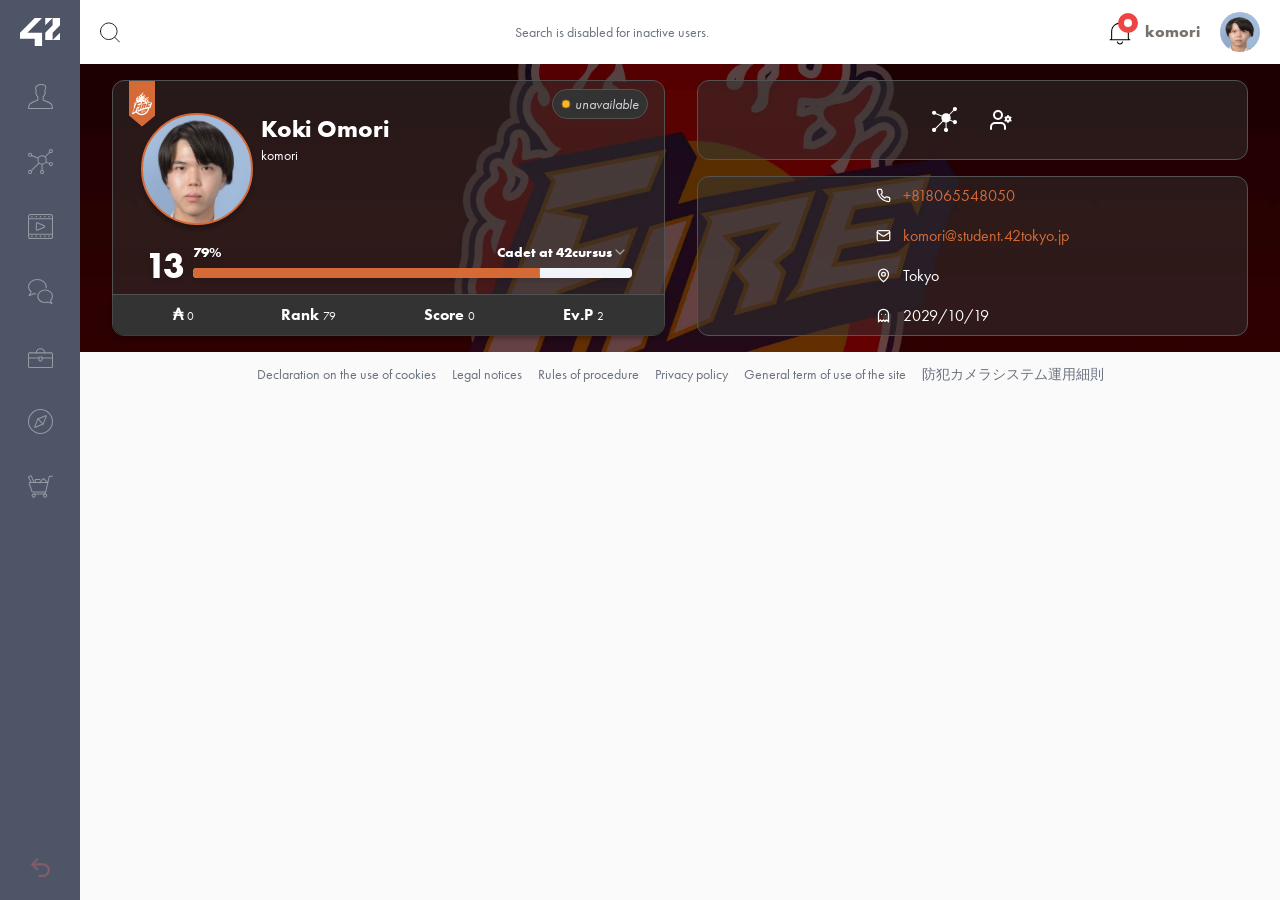
==== commit a5ab36c3: "Rename 42 ｜ Profile (2026_10_23 22：47：21).html to index.html" ====
--- a/index.html
+++ b/index.html
@@ -1,18 +1,14 @@
-<!DOCTYPE html>
-<html lang="en">
-
-<head>
-    <meta charset="UTF-8" />
-    <link rel="icon" type="image/svg+xml" href="/favicon.ico" />
-    <meta name="viewport" content="width=device-width, initial-scale=1.0" />
-    <title>42 | Profile</title>
-  <script type="module" crossorigin src="/assets/index-1b63b24c.js"></script>
-  <link rel="stylesheet" href="/assets/index-604a8995.css">
-</head>
-
+<!DOCTYPE html> <html lang=en><!--
+ Page saved with SingleFile 
+ url: https://profile-v3.intra.42.fr/ 
+ saved date: Fri Oct 23 2026 23:52:57 GMT+0900 (日本標準時)
+--><meta charset=utf-8>
+<meta name=viewport content="width=device-width, initial-scale=1.0">
+<title>42 | Profile</title>
+<style>@tailwind base;@tailwind components;@tailwind utilities;*,:before,:after{box-sizing:border-box;border-width:0;border-style:solid;border-color:#e5e7eb}html,:host{line-height:1.5;-webkit-text-size-adjust:100%;-moz-tab-size:4;-o-tab-size:4;tab-size:4;font-family:futura-pt;font-feature-settings:normal;font-variation-settings:normal;-webkit-tap-highlight-color:transparent}body{margin:0;line-height:inherit}a{color:inherit;text-decoration:inherit}b{font-weight:bolder}button{font-family:inherit;font-feature-settings:inherit;font-variation-settings:inherit;font-size:100%;font-weight:inherit;line-height:inherit;color:inherit;margin:0;padding:0}button{text-transform:none}button,[type=button]{-webkit-appearance:button;background-color:transparent;background-image:none}:-moz-focusring{outline:auto}:-moz-ui-invalid{box-shadow:none}::-webkit-inner-spin-button,::-webkit-outer-spin-button{height:auto}::-webkit-search-decoration{-webkit-appearance:none}::-webkit-file-upload-button{-webkit-appearance:button;font:inherit}h1,h2,p{margin:0}ol{list-style:none;margin:0}input::-moz-placeholder,textarea::-moz-placeholder{opacity:1;color:#9ca3af}button{cursor:pointer}:disabled{cursor:default}img,svg,iframe{display:block;vertical-align:middle}img{max-width:100%}:root{--background:0 0% 100%;--muted-foreground:215.4 16.3% 46.9%;--border:214.3 31.8% 91.4%;--input:214.3 31.8% 91.4%;--secondary:210 40% 96.1%;--legacy-destructive:353.8,60%,61.8%;--legacy-main:180.6,100%,36.9%;--ring:215 20.2% 65.1%}:root{--background:0 0% 100%;--muted-foreground:215.4 16.3% 46.9%;--border:214.3 31.8% 91.4%;--input:214.3 31.8% 91.4%;--secondary:210 40% 96.1%;--ring:215 20.2% 65.1%}*{border-color:hsl(var(--border))}#root{width:100%}body{background-color:hsl(var(--background));--tw-text-opacity:1;color:rgb(0 0 0/var(--tw-text-opacity));font-feature-settings:"rlig"1,"calt"1;height:100vh}*,:before,:after{--tw-translate-x:0;--tw-translate-y:0;--tw-rotate:0;--tw-skew-x:0;--tw-skew-y:0;--tw-scale-x:1;--tw-scale-y:1;--tw-ring-inset: ;--tw-ring-offset-width:0px;--tw-ring-offset-color:#fff;--tw-ring-color:rgb(59 130 246/.5);--tw-ring-offset-shadow:0 0#0000;--tw-ring-shadow:0 0#0000;--tw-shadow:0 0#0000;--tw-blur: ;--tw-brightness: ;--tw-contrast: ;--tw-grayscale: ;--tw-hue-rotate: ;--tw-invert: ;--tw-saturate: ;--tw-sepia: ;--tw-drop-shadow: }::backdrop{--tw-translate-x:0;--tw-translate-y:0;--tw-rotate:0;--tw-skew-x:0;--tw-skew-y:0;--tw-scale-x:1;--tw-scale-y:1;--tw-ring-inset: ;--tw-ring-offset-width:0px;--tw-ring-offset-color:#fff;--tw-ring-color:rgb(59 130 246/.5);--tw-ring-offset-shadow:0 0#0000;--tw-ring-shadow:0 0#0000;--tw-shadow:0 0#0000;--tw-blur: ;--tw-brightness: ;--tw-contrast: ;--tw-grayscale: ;--tw-hue-rotate: ;--tw-invert: ;--tw-saturate: ;--tw-sepia: ;--tw-drop-shadow: }.prose :where(ol[type=A s]):not(:where([class~=not-prose],[class~=not-prose] *)){list-style-type:upper-alpha}.prose :where(ol[type=a s]):not(:where([class~=not-prose],[class~=not-prose] *)){list-style-type:lower-alpha}.prose :where(ol[type=I s]):not(:where([class~=not-prose],[class~=not-prose] *)){list-style-type:upper-roman}.prose :where(ol[type=i s]):not(:where([class~=not-prose],[class~=not-prose] *)){list-style-type:lower-roman}.fixed{position:fixed}.absolute{position:absolute}.relative{position:relative}.left-1\/2{left:50%}.left-4{left:1rem}.left-\[-100\%\]{left:-100%}.right-0{right:0}.right-4{right:1rem}.top-0{top:0}.top-1\/2{top:50%}.top-2{top:.5rem}.z-40{z-index:40}.z-50{z-index:50}.z-\[100\]{z-index:100}.mb-1{margin-bottom:.25rem}.mr-2{margin-right:.5rem}.mr-5{margin-right:1.25rem}.mr-\[-5px\]{margin-right:-5px}.mt-\[-5px\]{margin-top:-5px}.flex{display:flex}.grid{display:grid}.hidden{display:none}.aspect-square{aspect-ratio:1/1}.h-1\/2{height:50%}.h-10{height:2.5rem}.h-16{height:4rem}.h-2\.5{height:.625rem}.h-4{height:1rem}.h-5{height:1.25rem}.h-52{height:13rem}.h-6{height:1.5rem}.h-8{height:2rem}.h-full{height:100%}.max-h-screen{max-height:100vh}.min-h-screen{min-height:100vh}.w-10{width:2.5rem}.w-20{width:5rem}.w-4{width:1rem}.w-5{width:1.25rem}.w-52{width:13rem}.w-full{width:100%}.flex-1{flex:1 1 0%}.shrink-0{flex-shrink:0}.grow{flex-grow:1}.-translate-x-1\/2{--tw-translate-x:-50%}.-translate-y-1\/2{--tw-translate-y:-50%;transform:translate(var(--tw-translate-x),var(--tw-translate-y)) rotate(var(--tw-rotate)) skew(var(--tw-skew-x)) skewY(var(--tw-skew-y)) scaleX(var(--tw-scale-x)) scaleY(var(--tw-scale-y))}@keyframes pulse{50%{opacity:.5}}@keyframes spin{to{transform:rotate(360deg)}}.cursor-default{cursor:default}.cursor-pointer{cursor:pointer}.flex-row{flex-direction:row}.flex-col{flex-direction:column}.flex-col-reverse{flex-direction:column-reverse}.place-items-center{place-items:center}.items-end{align-items:flex-end}.items-center{align-items:center}.justify-center{justify-content:center}.justify-between{justify-content:space-between}.justify-around{justify-content:space-around}.gap-1{gap:.25rem}.gap-2{gap:.5rem}.gap-3{gap:.75rem}.gap-4{gap:1rem}.gap-6{gap:1.5rem}.overflow-hidden{overflow:hidden}.overflow-x-auto{overflow-x:auto}.rounded{border-radius:.25rem}.rounded-full{border-radius:9999px}.rounded-xl{border-radius:.75rem}.rounded-b-xl{border-bottom-right-radius:.75rem;border-bottom-left-radius:.75rem}.border{border-width:1px}.border-2{border-width:2px}.border-t{border-top-width:1px}.border-none{border-style:none}.border-ft-gray-border{--tw-border-opacity:1;border-color:rgb(83 83 83/var(--tw-border-opacity))}.border-input{border-color:hsl(var(--input))}.border-neutral-600{--tw-border-opacity:1;border-color:rgb(82 82 82/var(--tw-border-opacity))}.border-t-neutral-600{--tw-border-opacity:1;border-top-color:rgb(82 82 82/var(--tw-border-opacity))}.bg-\[\#4E5566\]{--tw-bg-opacity:1;background-color:rgb(78 85 102/var(--tw-bg-opacity))}.bg-ft-black{--tw-bg-opacity:1;background-color:rgb(18 18 18/var(--tw-bg-opacity))}.bg-ft-gray{--tw-bg-opacity:1;background-color:rgb(51 51 51/var(--tw-bg-opacity))}.bg-ft-gray\/50{background-color:#33333380}.bg-gray-300{--tw-bg-opacity:1;background-color:rgb(209 213 219/var(--tw-bg-opacity))}.bg-red-500{--tw-bg-opacity:1;background-color:rgb(239 68 68/var(--tw-bg-opacity))}.bg-secondary{background-color:hsl(var(--secondary))}.bg-transparent{background-color:transparent}.bg-white{--tw-bg-opacity:1;background-color:rgb(255 255 255/var(--tw-bg-opacity))}.bg-cover{background-size:cover}.bg-center{background-position:center}.bg-no-repeat{background-repeat:no-repeat}.fill-white{fill:#fff}.stroke-white{stroke:#fff}.p-4{padding:1rem}.px-1{padding-left:.25rem;padding-right:.25rem}.px-2{padding-left:.5rem;padding-right:.5rem}.px-4{padding-left:1rem;padding-right:1rem}.px-5{padding-left:1.25rem;padding-right:1.25rem}.px-8{padding-left:2rem;padding-right:2rem}.py-1{padding-top:.25rem;padding-bottom:.25rem}.py-2{padding-top:.5rem;padding-bottom:.5rem}.py-3{padding-top:.75rem;padding-bottom:.75rem}.py-4{padding-top:1rem;padding-bottom:1rem}.py-5{padding-top:1.25rem;padding-bottom:1.25rem}.py-6{padding-top:1.5rem;padding-bottom:1.5rem}.pb-16{padding-bottom:4rem}.pl-20{padding-left:5rem}.pl-7{padding-left:1.75rem}.pr-1{padding-right:.25rem}.pt-16{padding-top:4rem}.pt-8{padding-top:2rem}.text-center{text-align:center}.font-bold{font-family:futura-pt-bold}.text-2xl{font-size:1.5rem;line-height:2rem}.text-4xl{font-size:2.25rem;line-height:2.5rem}.text-sm{font-size:.875rem;line-height:1.25rem}.text-xs{font-size:.75rem;line-height:1rem}.font-bold{font-weight:700}.italic{font-style:italic}.text-black{--tw-text-opacity:1;color:rgb(0 0 0/var(--tw-text-opacity))}.text-gray-300{--tw-text-opacity:1;color:rgb(209 213 219/var(--tw-text-opacity))}.text-gray-500{--tw-text-opacity:1;color:rgb(107 114 128/var(--tw-text-opacity))}.text-legacy-main{color:hsl(var(--legacy-main))}.text-stone-500{--tw-text-opacity:1;color:rgb(120 113 108/var(--tw-text-opacity))}.text-white{--tw-text-opacity:1;color:rgb(255 255 255/var(--tw-text-opacity))}.opacity-40{opacity:.4}.opacity-50{opacity:.5}.shadow-base{--tw-shadow:0px 4px 4px 0px rgba(0,0,0,.25);box-shadow:var(--tw-ring-offset-shadow,0 0#0000),var(--tw-ring-shadow,0 0#0000),var(--tw-shadow)}.shadow-text-base{--tw-shadow:0px 4px 4px rgba(0,0,0,.25);box-shadow:var(--tw-ring-offset-shadow,0 0#0000),var(--tw-ring-shadow,0 0#0000),var(--tw-shadow)}.ring-offset-background{--tw-ring-offset-color:hsl(var(--background))}.drop-shadow-md{--tw-drop-shadow:drop-shadow(0 4px 3px rgb(0 0 0/.07)) drop-shadow(0 2px 2px rgb(0 0 0/.06));filter:var(--tw-blur) var(--tw-brightness) var(--tw-contrast) var(--tw-grayscale) var(--tw-hue-rotate) var(--tw-invert) var(--tw-saturate) var(--tw-sepia) var(--tw-drop-shadow)}.transition{transition-property:color,background-color,border-color,text-decoration-color,fill,stroke,opacity,box-shadow,transform,filter,backdrop-filter,-webkit-backdrop-filter}.duration-1000{transition-duration:1s}.ease-out{transition-timing-function:cubic-bezier(0,0,.2,1)}@keyframes enter{0%{opacity:var(--tw-enter-opacity,1);transform:translate3d(var(--tw-enter-translate-x,0),var(--tw-enter-translate-y,0),0) scale3d(var(--tw-enter-scale,1),var(--tw-enter-scale,1),var(--tw-enter-scale,1)) rotate(var(--tw-enter-rotate,0))}}@keyframes exit{to{opacity:var(--tw-exit-opacity,1);transform:translate3d(var(--tw-exit-translate-x,0),var(--tw-exit-translate-y,0),0) scale3d(var(--tw-exit-scale,1),var(--tw-exit-scale,1),var(--tw-exit-scale,1)) rotate(var(--tw-exit-rotate,0))}}.duration-1000{animation-duration:1s}.ease-out{animation-timing-function:cubic-bezier(0,0,.2,1)}.placeholder\:text-muted-foreground::-moz-placeholder{color:hsl(var(--muted-foreground))}.placeholder\:text-muted-foreground::placeholder{color:hsl(var(--muted-foreground))}.placeholder\:text-neutral-300::-moz-placeholder{--tw-text-opacity:1;color:rgb(212 212 212/var(--tw-text-opacity))}.hover\:fill-legacy-main:hover{fill:hsl(var(--legacy-main))}.hover\:stroke-legacy-main:hover{stroke:hsl(var(--legacy-main))}.hover\:text-emerald-500:hover{--tw-text-opacity:1;color:rgb(16 185 129/var(--tw-text-opacity))}.hover\:text-legacy-main:hover{color:hsl(var(--legacy-main))}.hover\:underline:hover{text-decoration-line:underline}.hover\:opacity-100:hover{opacity:1}.focus\:outline-none:focus{outline:2px solid transparent;outline-offset:2px}.focus\:ring-0:focus{--tw-ring-offset-shadow:var(--tw-ring-inset)0 0 0 var(--tw-ring-offset-width) var(--tw-ring-offset-color);--tw-ring-shadow:var(--tw-ring-inset)0 0 0 calc(0px + var(--tw-ring-offset-width)) var(--tw-ring-color);box-shadow:var(--tw-ring-offset-shadow),var(--tw-ring-shadow),var(--tw-shadow,0 0#0000)}.focus\:ring-ring:focus{--tw-ring-color:hsl(var(--ring))}.focus\:ring-offset-0:focus{--tw-ring-offset-width:0px}.disabled\:cursor-not-allowed:disabled{cursor:not-allowed}.disabled\:opacity-50:disabled{opacity:.5}@media (min-width:640px){.sm\:bottom-0{bottom:0}.sm\:right-0{right:0}.sm\:top-auto{top:auto}.sm\:flex-row{flex-direction:row}.sm\:flex-col{flex-direction:column}.sm\:gap-3{gap:.75rem}}@media (min-width:768px){.md\:left-0{left:0}.md\:block{display:block}.md\:flex{display:flex}.md\:hidden{display:none}.md\:h-40{height:10rem}.md\:w-40{width:10rem}.md\:w-auto{width:auto}.md\:max-w-\[420px\]{max-width:420px}.md\:gap-8{gap:2rem}.md\:px-8{padding-left:2rem;padding-right:2rem}.md\:pl-20{padding-left:5rem}}@media (min-width:1024px){.lg\:h-28{height:7rem}.lg\:w-28{width:7rem}.lg\:flex-row{flex-direction:row}.lg\:gap-4{gap:1rem}.lg\:py-0{padding-top:0;padding-bottom:0}.lg\:pl-2{padding-left:.5rem}.lg\:text-left{text-align:left}}@media (min-width:1280px){.xl\:h-72{height:18rem}.xl\:flex-row{flex-direction:row}.xl\:py-0{padding-top:0;padding-bottom:0}}@keyframes rotation{0%{transform:rotate(0)}50%{transform:rotate(359deg)}to{transform:rotate(0)}}#root{height:100%;background-color:#fafafa}.sidebar-animation,.content-animation{transition:all .3s cubic-bezier(.445,.05,.55,.95)}@keyframes overlayShow{0%{opacity:0}to{opacity:1}}@keyframes contentShow{0%{opacity:0;transform:translate(-50%,-48%) scale(.96)}to{opacity:1;transform:translate(-50%,-50%) scale(1)}}@keyframes tail_fin{0%{transform:scale(var(--fish-tail)) rotate(-45deg) rotateY(-25deg)}to{transform:scale(var(--fish-tail)) rotate(-45deg) rotateY(25deg)}}@keyframes mouth{0%{transform:rotate(var(--fish-mouth-angle)) scaleY(.3) scaleX(var(--fish-mouth))}to{transform:rotate(var(--fish-mouth-angle)) scaleY(1.3) scaleX(var(--fish-mouth))}}@keyframes swim_right{0%{transform:scaleX(1) translate(25vw) scale(var(--fish-size))}to{transform:scaleX(1) translate(110vw) scale(var(--fish-size))}}@keyframes swim_left{0%{transform:scaleX(-1) translate(-110vw) scale(var(--fish-size))}to{transform:scaleX(-1) translate(25vw) scale(var(--fish-size))}}</style>
+<style data-react-helmet=true>@font-face{font-family:"futura-pt";src:url([data-uri])format("woff2");font-style:normal;font-weight:700;font-stretch:normal}@font-face{font-family:"futura-pt";src:url([data-uri])format("woff2");font-style:normal;font-weight:400;font-stretch:normal}@font-face{font-family:"futura-pt";src:url([data-uri])format("woff2");font-style:italic;font-weight:400;font-stretch:normal}@font-face{font-family:"futura-pt-bold";src:url([data-uri])format("woff2");font-style:normal;font-weight:700;font-stretch:normal}</style><style>@keyframes _spin_1nqjn_1{0%{transform:rotate(0)}to{transform:rotate(360deg)}}@keyframes _wave_1nqjn_1{0%{transform:rotate(0)}50%{transform:rotate(20deg)}to{transform:rotate(0)}}@keyframes _heartBeat_1nqjn_1{0%{transform:scale(1)}50%{transform:scale(1.08)}to{transform:scale(1)}}@keyframes _flash_1nqjn_1{0%,50%,to{opacity:1}25%,75%{opacity:.2}}@keyframes _bounce_1nqjn_1{0%,20%,53%,to{transform:translate(0,0)}40%,43%{transform:translateY(-30px) scaleY(1.1)}70%{transform:translateY(-15px) scaleY(1.05)}80%{transform:translate(0,0) scaleY(.95)}90%{transform:translateY(-4px) scaleY(1.02)}}@keyframes _rubberBand_1nqjn_1{0%{transform:scale(1)}30%{transform:scale(1.25,.75)}40%{transform:scale(.75,1.25)}50%{transform:scale(1.15,.85)}65%{transform:scale(.95,1.05)}75%{transform:scale(1.05,.95)}to{transform:scale(1)}}@keyframes _headShake_1nqjn_1{0%{transform:translate(0)}6.5%{transform:translate(-6px) rotateY(-9deg)}18.5%{transform:translate(5px) rotateY(7deg)}31.5%{transform:translate(-3px) rotateY(-5deg)}43.5%{transform:translate(2px) rotateY(3deg)}50%{transform:translate(0)}}@keyframes _tada_1nqjn_1{0%{transform:scale(1)}10%,20%{transform:scale3d(.9,.9,.9) rotate(-3deg)}30%,50%,70%,90%{transform:scale3d(1.1,1.1,1.1) rotate(3deg)}40%,60%,80%{transform:scale3d(1.1,1.1,1.1) rotate(-3deg)}to{transform:scale(1)}}</style><meta name=referrer content=no-referrer><link rel=icon type=image/svg+xml href="[data-uri]"><style>.sf-hidden{display:none!important}</style><link rel=canonical href=https://profile-v3.intra.42.fr/><meta http-equiv=content-security-policy content="default-src 'none'; font-src 'self' data:; img-src 'self' data:; style-src 'unsafe-inline'; media-src 'self' data:; script-src 'unsafe-inline' data:; object-src 'self' data:; frame-src 'self' data:; form-action 'none'; base-uri 'none';"></head>
 <body>
-    <div id="root"></div>
-    
-<script>(function(){function c(){var b=a.contentDocument||(a.contentWindow&&a.contentWindow.document);if(b){var d=b.createElement('script');d.innerHTML="window.__CF$cv$params={r:'a4f0e29a5f78d5ca',t:'MTc5Mjc2MDAxMQ=='};var a=document.createElement('script');a.src='/cdn-cgi/challenge-platform/scripts/jsd/main.js';document.getElementsByTagName('head')[0].appendChild(a);";b.getElementsByTagName('head')[0].appendChild(d)}}if(document.body){var a=document.createElement('iframe');a.height=1;a.width=1;a.style.position='absolute';a.style.top=0;a.style.left=0;a.style.border='none';a.style.visibility='hidden';document.body.appendChild(a);if('loading'!==document.readyState)c();else if(window.addEventListener)document.addEventListener('DOMContentLoaded',c);else{var e=document.onreadystatechange||function(){};document.onreadystatechange=function(b){e(b);'loading'!==document.readyState&&(document.onreadystatechange=e,c())}}}})();</script></body>
-
-</html>
+ <div id=root><div class=App><span id=licorns class="absolute top-1/2 left-1/2 -translate-x-1/2 -translate-y-1/2 z-50"></span><div class="fixed top-0 flex flex-col items-center z-50 w-20"><a href=https://profile-v3.intra.42.fr/ class="bg-[#4E5566] h-16 w-full flex items-center justify-center"><svg xmlns=http://www.w3.org/2000/svg xml:space=preserve viewBox="0 0 137.6 96.6" fill=#fff stroke=transparent width=40 height=32><path d="M229.2 443.9h50.7v25.4h25.3v-45.9h-50.6l50.6-50.7h-25.3l-50.7 50.7zM316.1 398.1l25.3-25.4h-25.3z" fill=#fff transform="translate(-229.2 -372.7)"></path><path d="m341.4 398.1-25.3 25.3v25.3h25.3v-25.3l25.4-25.3v-25.4h-25.4zM366.8 423.4l-25.4 25.3h25.4z" fill=#fff transform="translate(-229.2 -372.7)"></path></svg></a><div class="md:left-0 relative sidebar-animation w-full left-[-100%]" data-burger-open=false><div class="bg-[#4E5566] h-full min-h-screen flex flex-col justify-between"><div class="flex flex-col w-full"><a href=https://profile-v3.intra.42.fr/ class="py-5 w-full flex justify-center hover:opacity-100 opacity-40"><svg xmlns=http://www.w3.org/2000/svg viewBox="0 0 24 24" width=25 height=25 fill=none stroke=#fff><path fill=none stroke=#fff stroke-linecap=round stroke-linejoin=round d="M23.5 23.5a10.135 10.135 0 0 0-1-4.057c-.746-1.492-4-2.5-8-4v-3a3.75 3.75 0 0 0 1.5-3c.5 0 1-2 0-2.5 0-.3 1.339-2.8 1-4.5-.5-2.5-7.5-2.5-8-.5-3 0-1 4.594-1 5-1 .5-.5 2.5 0 2.5a3.75 3.75 0 0 0 1.5 3v3c-4 1.5-7.255 2.508-8 4a10.135 10.135 0 0 0-1 4.057Z"></path></svg></a><a href=https://projects.intra.42.fr/ class="py-5 w-full flex justify-center hover:opacity-100 opacity-40"><svg xmlns=http://www.w3.org/2000/svg viewBox="0 0 24 24" width=25 height=25 fill=none stroke=#fff><path fill=none stroke=#fff stroke-linecap=round stroke-linejoin=round d="M9.499 10.499a4 4 0 1 0 8 0 4 4 0 1 0-8 0ZM.5 5.499a1.5 1.5 0 1 0 3 0 1.5 1.5 0 1 0-3 0ZM20.5 1.999a1.5 1.5 0 1 0 3 0 1.5 1.5 0 1 0-3 0ZM.5 21.999a1.5 1.5 0 1 0 3 0 1.5 1.5 0 1 0-3 0ZM11.999 21.999a1.5 1.5 0 1 0 3 0 1.5 1.5 0 1 0-3 0ZM3.06 20.938l7.62-7.601M16.333 7.676l4.605-4.616M3.35 6.149l6.472 2.775M20.562 14.028l-3.618-1.495M13.499 20.499v-6M20.5 14.499a1.5 1.5 0 1 0 3 0 1.5 1.5 0 1 0-3 0Z"></path></svg></a><a href=https://elearning.intra.42.fr/ class="py-5 w-full flex justify-center hover:opacity-100 opacity-40"><svg xmlns=http://www.w3.org/2000/svg width=25 height=25 fill=none viewBox="0 0 24 24" stroke=#fff><path stroke=#fff stroke-linecap=round stroke-linejoin=round d="M21.5.5h-19a2 2 0 0 0-2 2v19a2 2 0 0 0 2 2h19a2 2 0 0 0 2-2v-19a2 2 0 0 0-2-2ZM.5 4.5h23M.5 19.5h23"></path><path stroke=#fff stroke-linecap=round stroke-linejoin=round d="M8.916 8.4A.654.654 0 0 0 8 9v6a.654.654 0 0 0 .916.6l6.626-2.9a.765.765 0 0 0 0-1.4L8.916 8.4Z"></path><path stroke=#fff d="M3.76 2.75a.25.25 0 0 1 0-.5M3.76 2.75a.25.25 0 0 0 0-.5M7.88 2.75a.25.25 0 0 1 0-.5M7.88 2.75a.25.25 0 1 0 0-.5M12 2.75a.25.25 0 1 1 0-.5M12 2.75a.25.25 0 1 0 0-.5M16.12 2.75a.25.25 0 1 1 0-.5M16.12 2.75a.25.25 0 1 0 0-.5M20.24 2.75a.25.25 0 1 1 0-.5M20.24 2.75a.25.25 0 1 0 0-.5"></path><g stroke=#fff><path d="M3.76 21.75a.25.25 0 1 1 0-.5M3.76 21.75a.25.25 0 1 0 0-.5"></path></g><g stroke=#fff><path d="M7.88 21.75a.25.25 0 1 1 0-.5M7.88 21.75a.25.25 0 1 0 0-.5"></path></g><g stroke=#fff><path d="M12 21.75a.25.25 0 1 1 0-.5M12 21.75a.25.25 0 1 0 0-.5"></path></g><g stroke=#fff><path d="M16.12 21.75a.25.25 0 1 1 0-.5M16.12 21.75a.25.25 0 1 0 0-.5"></path></g><g stroke=#fff><path d="M20.24 21.75a.25.25 0 1 1 0-.5M20.24 21.75a.25.25 0 1 0 0-.5"></path></g></svg></a><a href=https://stackoverflowteams.com/c/42network class="py-5 w-full flex justify-center hover:opacity-100 opacity-40"><svg xmlns=http://www.w3.org/2000/svg viewBox="0 0 24 24" width=25 height=25 fill=none stroke=#fff><path fill=none stroke=#fff stroke-linecap=round stroke-linejoin=round d="M9.5 16.5c0 4.288 5 7.5 9.5 5.5l4 1.5-1.5-3a4.994 4.994 0 0 0 2-4c0-3.154-3.134-6-7-6s-7 2.846-7 6Z"></path><path fill=none stroke=#fff stroke-linecap=round stroke-linejoin=round d="M17.4 8.5a5.822 5.822 0 0 0 .1-1c0-3.866-3.8-7-8.5-7S.5 3.634.5 7.5a6.434 6.434 0 0 0 2.517 4.97L1 16l4.939-1.976a9.993 9.993 0 0 0 1.561.361"></path></svg></a><a href=https://companies.intra.42.fr/ class="py-5 w-full flex justify-center hover:opacity-100 opacity-40"><svg xmlns=http://www.w3.org/2000/svg viewBox="0 0 24 24" width=25 height=25 fill=none stroke=#fff><title>tool-box</title><path fill=none stroke=#fff stroke-linecap=round stroke-linejoin=round d="M.5 13.501h10M13.5 13.501h10M1.5 8.501h21s1 0 1 1v12s0 1-1 1h-21s-1 0-1-1v-12s0-1 1-1"></path><path fill=none stroke=#fff stroke-linecap=round stroke-linejoin=round d="M13.5 15a1.5 1.5 0 0 1-3 0v-2.5h3ZM8 8.5a4 4 0 0 1 8 0"></path></svg></a><a href=https://meta.intra.42.fr/ class="py-5 w-full flex justify-center hover:opacity-100 opacity-40"><svg xmlns=http://www.w3.org/2000/svg width=25 height=25 viewBox="0 0 24 24" fill=none stroke=#fff><path fill=none stroke=#fff stroke-linecap=round stroke-linejoin=round d="M.5 12a11.5 11.5 0 1 0 23 0 11.5 11.5 0 1 0-23 0Z"></path><path fill=none stroke=#fff stroke-linecap=round stroke-linejoin=round d="m9.5 9.5 7.39-3.043a.5.5 0 0 1 .653.653L14.5 14.5"></path><path fill=none stroke=#fff stroke-linecap=round stroke-linejoin=round d="m14.5 14.5-5-5-3.043 7.39a.5.5 0 0 0 .653.653Z"></path></svg></a><a href=https://shop.intra.42.fr/ class="py-5 w-full flex justify-center hover:opacity-100 opacity-40"><svg xmlns=http://www.w3.org/2000/svg viewBox="0 0 24 24" width=25 height=25 fill=none stroke=#fff><title>shopping-cart-full</title><path fill=none stroke=#fff stroke-linecap=round stroke-linejoin=round d="M3.921 20.759a1.5 1.5 0 1 0 3 0 1.5 1.5 0 1 0-3 0M14.921 20.759a1.5 1.5 0 1 0 3 0 1.5 1.5 0 1 0-3 0"></path><path fill=none stroke=#fff stroke-linecap=round stroke-linejoin=round d="M23.421 2.259h-2.6a.5.5 0 0 0-.487.386l-3.913 16.614h-11"></path><path fill=none stroke=#fff stroke-linecap=round stroke-linejoin=round d="M16.921 17.259H4.281a.5.5 0 0 1-.474-.342l-2.667-8a.5.5 0 0 1 .475-.658h17.368"></path><path fill=none stroke=#fff stroke-linecap=round stroke-linejoin=round d="m10.921 8.259 3.65-3.65a.5.5 0 0 1 .7 0L19 8.259M5.921 8.259 3.13 2.036a.5.5 0 0 0-.671-.247l-1.6.759a.5.5 0 0 0-.24.658l2.3 5.053M6.921 8.259v-2.5a.5.5 0 0 1 .5-.5h4"></path></svg></a></div><div class="flex flex-col w-full pb-16"><a href=https://profile.intra.42.fr/v3_early_access class="py-5 w-full flex justify-center hover:opacity-100 opacity-40"><svg xmlns=http://www.w3.org/2000/svg width=25 height=25 viewBox="0 0 24 24" fill=none stroke=hsl(var(--legacy-destructive)) stroke-width=2 stroke-linecap=round stroke-linejoin=round class="lucide lucide-undo2"><path d="M9 14 4 9l5-5"></path><path d="M4 9h10.5a5.5 5.5 0 0 1 5.5 5.5v0a5.5 5.5 0 0 1-5.5 5.5H11"></path></svg></a></div></div></div></div><div class="w-full top-0 fixed z-40 pl-20 h-16"><div class="flex flex-row items-center justify-between h-full px-5 bg-white gap-4"><div class="h-full flex items-center md:hidden sf-hidden"><svg xmlns=http://www.w3.org/2000/svg width=24 height=24 viewBox="0 0 24 24" fill=none stroke=currentColor stroke-width=2 stroke-linecap=round stroke-linejoin=round class="text-legacy-main cursor-pointer"><line x1=4 x2=20 y1=12 y2=12></line><line x1=4 x2=20 y1=6 y2=6></line><line x1=4 x2=20 y1=18 y2=18></line>Menu</svg></div><div class="flex flex-col grow h-full relative"><div class="flex flex-row grow h-16 gap-3"><div class="flex flex-row items-center w-full md:w-auto"><svg xmlns=http://www.w3.org/2000/svg viewBox="0 0 24 24" width=20 height=21><path fill=none stroke=#000 stroke-linecap=round stroke-linejoin=round d="M.5 10.5a10 10 0 1 0 20 0 10 10 0 1 0-20 0ZM23.5 23.5l-5.929-5.929"></path></svg></div><div class="grow h-16 hidden md:flex"><div class="w-full h-full flex items-center justify-center"><div class="text-sm text-gray-500">Search is disabled for inactive users.</div></div></div></div></div><div class="h-full flex flex-row items-center gap-3"><button type=button id=radix-:r0: aria-haspopup=menu aria-expanded=false data-state=closed><div class="h-full flex flex-row items-center relative"><svg xmlns=http://www.w3.org/2000/svg width=25 height=28 viewBox="0 0 24 24"><title>alert-bell-notification-2</title><path fill=none stroke=#000 stroke-linecap=round stroke-linejoin=round d="M16 4.998a3 3 0 1 0 6 0 3 3 0 1 0-6 0"></path><path fill=none stroke=#000 stroke-linecap=round stroke-linejoin=round d="M19.437 10.489A8 8 0 0 1 19.5 11.5V18a1.5 1.5 0 0 0 1.5 1.5H2A1.5 1.5 0 0 0 3.5 18v-6.5a8.008 8.008 0 0 1 10-7.749M11.5.499v3M13.95 21.5a2.5 2.5 0 0 1-4.9 0"></path></svg><div class="user-action-count flex items-center justify-center absolute top-0 right-0 mr-[-5px] mt-[-5px] text-white h-5 w-5 rounded-full bg-red-500"><svg width=10 height=10 xmlns=http://www.w3.org/2000/svg><circle cx=5 cy=5 r=4 fill=white></circle></svg></div></div></button><div class="h-full flex flex-row items-center"><button type=button id=radix-:r2: aria-haspopup=menu aria-expanded=false data-state=closed><div class="dropdown flex flex-row items-center text-stone-500 hover:text-legacy-main"><span data-login=komori class="mr-5 font-bold">komori</span><span class="relative h-10 w-10 shrink-0 overflow-hidden rounded-full hidden md:block"><img class="aspect-square h-full w-full" src=[data-uri]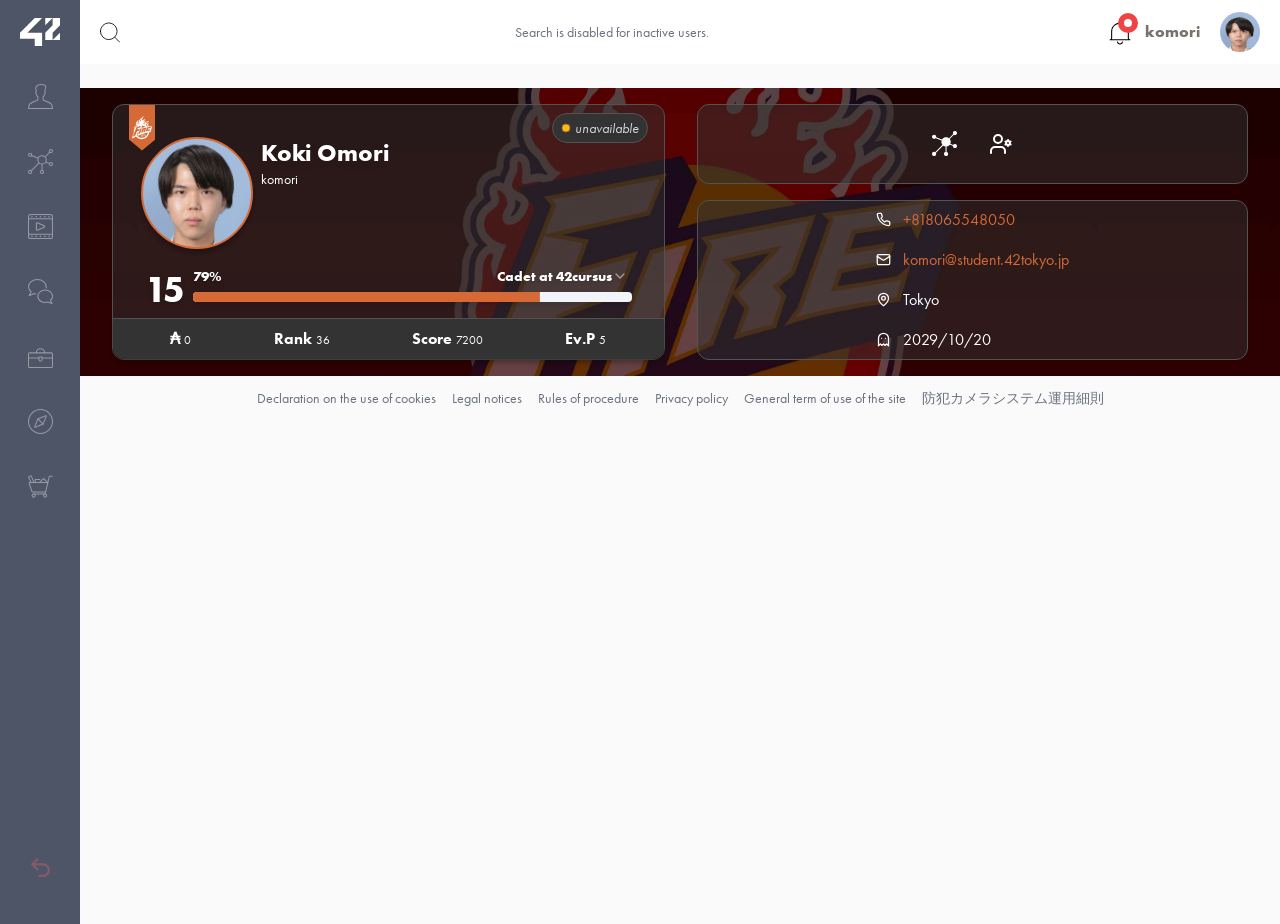
==== commit 5f4efa23: "Rename 02_profile.html to index.html" ====
--- a/index.html
+++ b/index.html
@@ -1,14 +1,14 @@
 <!DOCTYPE html> <html lang=en><!--
  Page saved with SingleFile 
  url: https://profile-v3.intra.42.fr/ 
- saved date: Fri Oct 23 2026 23:52:57 GMT+0900 (日本標準時)
+ saved date: Sat Oct 24 2026 20:33:56 GMT+0900 (日本標準時)
 --><meta charset=utf-8>
 <meta name=viewport content="width=device-width, initial-scale=1.0">
 <title>42 | Profile</title>
 <style>@tailwind base;@tailwind components;@tailwind utilities;*,:before,:after{box-sizing:border-box;border-width:0;border-style:solid;border-color:#e5e7eb}html,:host{line-height:1.5;-webkit-text-size-adjust:100%;-moz-tab-size:4;-o-tab-size:4;tab-size:4;font-family:futura-pt;font-feature-settings:normal;font-variation-settings:normal;-webkit-tap-highlight-color:transparent}body{margin:0;line-height:inherit}a{color:inherit;text-decoration:inherit}b{font-weight:bolder}button{font-family:inherit;font-feature-settings:inherit;font-variation-settings:inherit;font-size:100%;font-weight:inherit;line-height:inherit;color:inherit;margin:0;padding:0}button{text-transform:none}button,[type=button]{-webkit-appearance:button;background-color:transparent;background-image:none}:-moz-focusring{outline:auto}:-moz-ui-invalid{box-shadow:none}::-webkit-inner-spin-button,::-webkit-outer-spin-button{height:auto}::-webkit-search-decoration{-webkit-appearance:none}::-webkit-file-upload-button{-webkit-appearance:button;font:inherit}h1,h2,p{margin:0}ol{list-style:none;margin:0}input::-moz-placeholder,textarea::-moz-placeholder{opacity:1;color:#9ca3af}button{cursor:pointer}:disabled{cursor:default}img,svg,iframe{display:block;vertical-align:middle}img{max-width:100%}:root{--background:0 0% 100%;--muted-foreground:215.4 16.3% 46.9%;--border:214.3 31.8% 91.4%;--input:214.3 31.8% 91.4%;--secondary:210 40% 96.1%;--legacy-destructive:353.8,60%,61.8%;--legacy-main:180.6,100%,36.9%;--ring:215 20.2% 65.1%}:root{--background:0 0% 100%;--muted-foreground:215.4 16.3% 46.9%;--border:214.3 31.8% 91.4%;--input:214.3 31.8% 91.4%;--secondary:210 40% 96.1%;--ring:215 20.2% 65.1%}*{border-color:hsl(var(--border))}#root{width:100%}body{background-color:hsl(var(--background));--tw-text-opacity:1;color:rgb(0 0 0/var(--tw-text-opacity));font-feature-settings:"rlig"1,"calt"1;height:100vh}*,:before,:after{--tw-translate-x:0;--tw-translate-y:0;--tw-rotate:0;--tw-skew-x:0;--tw-skew-y:0;--tw-scale-x:1;--tw-scale-y:1;--tw-ring-inset: ;--tw-ring-offset-width:0px;--tw-ring-offset-color:#fff;--tw-ring-color:rgb(59 130 246/.5);--tw-ring-offset-shadow:0 0#0000;--tw-ring-shadow:0 0#0000;--tw-shadow:0 0#0000;--tw-blur: ;--tw-brightness: ;--tw-contrast: ;--tw-grayscale: ;--tw-hue-rotate: ;--tw-invert: ;--tw-saturate: ;--tw-sepia: ;--tw-drop-shadow: }::backdrop{--tw-translate-x:0;--tw-translate-y:0;--tw-rotate:0;--tw-skew-x:0;--tw-skew-y:0;--tw-scale-x:1;--tw-scale-y:1;--tw-ring-inset: ;--tw-ring-offset-width:0px;--tw-ring-offset-color:#fff;--tw-ring-color:rgb(59 130 246/.5);--tw-ring-offset-shadow:0 0#0000;--tw-ring-shadow:0 0#0000;--tw-shadow:0 0#0000;--tw-blur: ;--tw-brightness: ;--tw-contrast: ;--tw-grayscale: ;--tw-hue-rotate: ;--tw-invert: ;--tw-saturate: ;--tw-sepia: ;--tw-drop-shadow: }.prose :where(ol[type=A s]):not(:where([class~=not-prose],[class~=not-prose] *)){list-style-type:upper-alpha}.prose :where(ol[type=a s]):not(:where([class~=not-prose],[class~=not-prose] *)){list-style-type:lower-alpha}.prose :where(ol[type=I s]):not(:where([class~=not-prose],[class~=not-prose] *)){list-style-type:upper-roman}.prose :where(ol[type=i s]):not(:where([class~=not-prose],[class~=not-prose] *)){list-style-type:lower-roman}.fixed{position:fixed}.absolute{position:absolute}.relative{position:relative}.left-1\/2{left:50%}.left-4{left:1rem}.left-\[-100\%\]{left:-100%}.right-0{right:0}.right-4{right:1rem}.top-0{top:0}.top-1\/2{top:50%}.top-2{top:.5rem}.z-40{z-index:40}.z-50{z-index:50}.z-\[100\]{z-index:100}.mb-1{margin-bottom:.25rem}.mr-2{margin-right:.5rem}.mr-5{margin-right:1.25rem}.mr-\[-5px\]{margin-right:-5px}.mt-\[-5px\]{margin-top:-5px}.flex{display:flex}.grid{display:grid}.hidden{display:none}.aspect-square{aspect-ratio:1/1}.h-1\/2{height:50%}.h-10{height:2.5rem}.h-16{height:4rem}.h-2\.5{height:.625rem}.h-4{height:1rem}.h-5{height:1.25rem}.h-52{height:13rem}.h-6{height:1.5rem}.h-8{height:2rem}.h-full{height:100%}.max-h-screen{max-height:100vh}.min-h-screen{min-height:100vh}.w-10{width:2.5rem}.w-20{width:5rem}.w-4{width:1rem}.w-5{width:1.25rem}.w-52{width:13rem}.w-full{width:100%}.flex-1{flex:1 1 0%}.shrink-0{flex-shrink:0}.grow{flex-grow:1}.-translate-x-1\/2{--tw-translate-x:-50%}.-translate-y-1\/2{--tw-translate-y:-50%;transform:translate(var(--tw-translate-x),var(--tw-translate-y)) rotate(var(--tw-rotate)) skew(var(--tw-skew-x)) skewY(var(--tw-skew-y)) scaleX(var(--tw-scale-x)) scaleY(var(--tw-scale-y))}@keyframes pulse{50%{opacity:.5}}@keyframes spin{to{transform:rotate(360deg)}}.cursor-default{cursor:default}.cursor-pointer{cursor:pointer}.flex-row{flex-direction:row}.flex-col{flex-direction:column}.flex-col-reverse{flex-direction:column-reverse}.place-items-center{place-items:center}.items-end{align-items:flex-end}.items-center{align-items:center}.justify-center{justify-content:center}.justify-between{justify-content:space-between}.justify-around{justify-content:space-around}.gap-1{gap:.25rem}.gap-2{gap:.5rem}.gap-3{gap:.75rem}.gap-4{gap:1rem}.gap-6{gap:1.5rem}.overflow-hidden{overflow:hidden}.overflow-x-auto{overflow-x:auto}.rounded{border-radius:.25rem}.rounded-full{border-radius:9999px}.rounded-xl{border-radius:.75rem}.rounded-b-xl{border-bottom-right-radius:.75rem;border-bottom-left-radius:.75rem}.border{border-width:1px}.border-2{border-width:2px}.border-t{border-top-width:1px}.border-none{border-style:none}.border-ft-gray-border{--tw-border-opacity:1;border-color:rgb(83 83 83/var(--tw-border-opacity))}.border-input{border-color:hsl(var(--input))}.border-neutral-600{--tw-border-opacity:1;border-color:rgb(82 82 82/var(--tw-border-opacity))}.border-t-neutral-600{--tw-border-opacity:1;border-top-color:rgb(82 82 82/var(--tw-border-opacity))}.bg-\[\#4E5566\]{--tw-bg-opacity:1;background-color:rgb(78 85 102/var(--tw-bg-opacity))}.bg-ft-black{--tw-bg-opacity:1;background-color:rgb(18 18 18/var(--tw-bg-opacity))}.bg-ft-gray{--tw-bg-opacity:1;background-color:rgb(51 51 51/var(--tw-bg-opacity))}.bg-ft-gray\/50{background-color:#33333380}.bg-gray-300{--tw-bg-opacity:1;background-color:rgb(209 213 219/var(--tw-bg-opacity))}.bg-red-500{--tw-bg-opacity:1;background-color:rgb(239 68 68/var(--tw-bg-opacity))}.bg-secondary{background-color:hsl(var(--secondary))}.bg-transparent{background-color:transparent}.bg-white{--tw-bg-opacity:1;background-color:rgb(255 255 255/var(--tw-bg-opacity))}.bg-cover{background-size:cover}.bg-center{background-position:center}.bg-no-repeat{background-repeat:no-repeat}.fill-white{fill:#fff}.stroke-white{stroke:#fff}.p-4{padding:1rem}.px-1{padding-left:.25rem;padding-right:.25rem}.px-2{padding-left:.5rem;padding-right:.5rem}.px-4{padding-left:1rem;padding-right:1rem}.px-5{padding-left:1.25rem;padding-right:1.25rem}.px-8{padding-left:2rem;padding-right:2rem}.py-1{padding-top:.25rem;padding-bottom:.25rem}.py-2{padding-top:.5rem;padding-bottom:.5rem}.py-3{padding-top:.75rem;padding-bottom:.75rem}.py-4{padding-top:1rem;padding-bottom:1rem}.py-5{padding-top:1.25rem;padding-bottom:1.25rem}.py-6{padding-top:1.5rem;padding-bottom:1.5rem}.pb-16{padding-bottom:4rem}.pl-20{padding-left:5rem}.pl-7{padding-left:1.75rem}.pr-1{padding-right:.25rem}.pt-16{padding-top:4rem}.pt-8{padding-top:2rem}.text-center{text-align:center}.font-bold{font-family:futura-pt-bold}.text-2xl{font-size:1.5rem;line-height:2rem}.text-4xl{font-size:2.25rem;line-height:2.5rem}.text-sm{font-size:.875rem;line-height:1.25rem}.text-xs{font-size:.75rem;line-height:1rem}.font-bold{font-weight:700}.italic{font-style:italic}.text-black{--tw-text-opacity:1;color:rgb(0 0 0/var(--tw-text-opacity))}.text-gray-300{--tw-text-opacity:1;color:rgb(209 213 219/var(--tw-text-opacity))}.text-gray-500{--tw-text-opacity:1;color:rgb(107 114 128/var(--tw-text-opacity))}.text-legacy-main{color:hsl(var(--legacy-main))}.text-stone-500{--tw-text-opacity:1;color:rgb(120 113 108/var(--tw-text-opacity))}.text-white{--tw-text-opacity:1;color:rgb(255 255 255/var(--tw-text-opacity))}.opacity-40{opacity:.4}.opacity-50{opacity:.5}.shadow-base{--tw-shadow:0px 4px 4px 0px rgba(0,0,0,.25);box-shadow:var(--tw-ring-offset-shadow,0 0#0000),var(--tw-ring-shadow,0 0#0000),var(--tw-shadow)}.shadow-text-base{--tw-shadow:0px 4px 4px rgba(0,0,0,.25);box-shadow:var(--tw-ring-offset-shadow,0 0#0000),var(--tw-ring-shadow,0 0#0000),var(--tw-shadow)}.ring-offset-background{--tw-ring-offset-color:hsl(var(--background))}.drop-shadow-md{--tw-drop-shadow:drop-shadow(0 4px 3px rgb(0 0 0/.07)) drop-shadow(0 2px 2px rgb(0 0 0/.06));filter:var(--tw-blur) var(--tw-brightness) var(--tw-contrast) var(--tw-grayscale) var(--tw-hue-rotate) var(--tw-invert) var(--tw-saturate) var(--tw-sepia) var(--tw-drop-shadow)}.transition{transition-property:color,background-color,border-color,text-decoration-color,fill,stroke,opacity,box-shadow,transform,filter,backdrop-filter,-webkit-backdrop-filter}.duration-1000{transition-duration:1s}.ease-out{transition-timing-function:cubic-bezier(0,0,.2,1)}@keyframes enter{0%{opacity:var(--tw-enter-opacity,1);transform:translate3d(var(--tw-enter-translate-x,0),var(--tw-enter-translate-y,0),0) scale3d(var(--tw-enter-scale,1),var(--tw-enter-scale,1),var(--tw-enter-scale,1)) rotate(var(--tw-enter-rotate,0))}}@keyframes exit{to{opacity:var(--tw-exit-opacity,1);transform:translate3d(var(--tw-exit-translate-x,0),var(--tw-exit-translate-y,0),0) scale3d(var(--tw-exit-scale,1),var(--tw-exit-scale,1),var(--tw-exit-scale,1)) rotate(var(--tw-exit-rotate,0))}}.duration-1000{animation-duration:1s}.ease-out{animation-timing-function:cubic-bezier(0,0,.2,1)}.placeholder\:text-muted-foreground::-moz-placeholder{color:hsl(var(--muted-foreground))}.placeholder\:text-muted-foreground::placeholder{color:hsl(var(--muted-foreground))}.placeholder\:text-neutral-300::-moz-placeholder{--tw-text-opacity:1;color:rgb(212 212 212/var(--tw-text-opacity))}.hover\:fill-legacy-main:hover{fill:hsl(var(--legacy-main))}.hover\:stroke-legacy-main:hover{stroke:hsl(var(--legacy-main))}.hover\:text-emerald-500:hover{--tw-text-opacity:1;color:rgb(16 185 129/var(--tw-text-opacity))}.hover\:text-legacy-main:hover{color:hsl(var(--legacy-main))}.hover\:underline:hover{text-decoration-line:underline}.hover\:opacity-100:hover{opacity:1}.focus\:outline-none:focus{outline:2px solid transparent;outline-offset:2px}.focus\:ring-0:focus{--tw-ring-offset-shadow:var(--tw-ring-inset)0 0 0 var(--tw-ring-offset-width) var(--tw-ring-offset-color);--tw-ring-shadow:var(--tw-ring-inset)0 0 0 calc(0px + var(--tw-ring-offset-width)) var(--tw-ring-color);box-shadow:var(--tw-ring-offset-shadow),var(--tw-ring-shadow),var(--tw-shadow,0 0#0000)}.focus\:ring-ring:focus{--tw-ring-color:hsl(var(--ring))}.focus\:ring-offset-0:focus{--tw-ring-offset-width:0px}.disabled\:cursor-not-allowed:disabled{cursor:not-allowed}.disabled\:opacity-50:disabled{opacity:.5}@media (min-width:640px){.sm\:bottom-0{bottom:0}.sm\:right-0{right:0}.sm\:top-auto{top:auto}.sm\:flex-row{flex-direction:row}.sm\:flex-col{flex-direction:column}.sm\:gap-3{gap:.75rem}}@media (min-width:768px){.md\:left-0{left:0}.md\:block{display:block}.md\:flex{display:flex}.md\:hidden{display:none}.md\:h-40{height:10rem}.md\:w-40{width:10rem}.md\:w-auto{width:auto}.md\:max-w-\[420px\]{max-width:420px}.md\:gap-8{gap:2rem}.md\:px-8{padding-left:2rem;padding-right:2rem}.md\:pl-20{padding-left:5rem}}@media (min-width:1024px){.lg\:h-28{height:7rem}.lg\:w-28{width:7rem}.lg\:flex-row{flex-direction:row}.lg\:gap-4{gap:1rem}.lg\:py-0{padding-top:0;padding-bottom:0}.lg\:pl-2{padding-left:.5rem}.lg\:text-left{text-align:left}}@media (min-width:1280px){.xl\:h-72{height:18rem}.xl\:flex-row{flex-direction:row}.xl\:py-0{padding-top:0;padding-bottom:0}}@keyframes rotation{0%{transform:rotate(0)}50%{transform:rotate(359deg)}to{transform:rotate(0)}}#root{height:100%;background-color:#fafafa}.sidebar-animation,.content-animation{transition:all .3s cubic-bezier(.445,.05,.55,.95)}@keyframes overlayShow{0%{opacity:0}to{opacity:1}}@keyframes contentShow{0%{opacity:0;transform:translate(-50%,-48%) scale(.96)}to{opacity:1;transform:translate(-50%,-50%) scale(1)}}@keyframes tail_fin{0%{transform:scale(var(--fish-tail)) rotate(-45deg) rotateY(-25deg)}to{transform:scale(var(--fish-tail)) rotate(-45deg) rotateY(25deg)}}@keyframes mouth{0%{transform:rotate(var(--fish-mouth-angle)) scaleY(.3) scaleX(var(--fish-mouth))}to{transform:rotate(var(--fish-mouth-angle)) scaleY(1.3) scaleX(var(--fish-mouth))}}@keyframes swim_right{0%{transform:scaleX(1) translate(25vw) scale(var(--fish-size))}to{transform:scaleX(1) translate(110vw) scale(var(--fish-size))}}@keyframes swim_left{0%{transform:scaleX(-1) translate(-110vw) scale(var(--fish-size))}to{transform:scaleX(-1) translate(25vw) scale(var(--fish-size))}}</style>
 <style data-react-helmet=true>@font-face{font-family:"futura-pt";src:url([data-uri])format("woff2");font-style:normal;font-weight:700;font-stretch:normal}@font-face{font-family:"futura-pt";src:url([data-uri])format("woff2");font-style:normal;font-weight:400;font-stretch:normal}@font-face{font-family:"futura-pt";src:url([data-uri])format("woff2");font-style:italic;font-weight:400;font-stretch:normal}@font-face{font-family:"futura-pt-bold";src:url([data-uri])format("woff2");font-style:normal;font-weight:700;font-stretch:normal}</style><style>@keyframes _spin_1nqjn_1{0%{transform:rotate(0)}to{transform:rotate(360deg)}}@keyframes _wave_1nqjn_1{0%{transform:rotate(0)}50%{transform:rotate(20deg)}to{transform:rotate(0)}}@keyframes _heartBeat_1nqjn_1{0%{transform:scale(1)}50%{transform:scale(1.08)}to{transform:scale(1)}}@keyframes _flash_1nqjn_1{0%,50%,to{opacity:1}25%,75%{opacity:.2}}@keyframes _bounce_1nqjn_1{0%,20%,53%,to{transform:translate(0,0)}40%,43%{transform:translateY(-30px) scaleY(1.1)}70%{transform:translateY(-15px) scaleY(1.05)}80%{transform:translate(0,0) scaleY(.95)}90%{transform:translateY(-4px) scaleY(1.02)}}@keyframes _rubberBand_1nqjn_1{0%{transform:scale(1)}30%{transform:scale(1.25,.75)}40%{transform:scale(.75,1.25)}50%{transform:scale(1.15,.85)}65%{transform:scale(.95,1.05)}75%{transform:scale(1.05,.95)}to{transform:scale(1)}}@keyframes _headShake_1nqjn_1{0%{transform:translate(0)}6.5%{transform:translate(-6px) rotateY(-9deg)}18.5%{transform:translate(5px) rotateY(7deg)}31.5%{transform:translate(-3px) rotateY(-5deg)}43.5%{transform:translate(2px) rotateY(3deg)}50%{transform:translate(0)}}@keyframes _tada_1nqjn_1{0%{transform:scale(1)}10%,20%{transform:scale3d(.9,.9,.9) rotate(-3deg)}30%,50%,70%,90%{transform:scale3d(1.1,1.1,1.1) rotate(3deg)}40%,60%,80%{transform:scale3d(1.1,1.1,1.1) rotate(-3deg)}to{transform:scale(1)}}</style><meta name=referrer content=no-referrer><link rel=icon type=image/svg+xml href="[data-uri]"><style>.sf-hidden{display:none!important}</style><link rel=canonical href=https://profile-v3.intra.42.fr/><meta http-equiv=content-security-policy content="default-src 'none'; font-src 'self' data:; img-src 'self' data:; style-src 'unsafe-inline'; media-src 'self' data:; script-src 'unsafe-inline' data:; object-src 'self' data:; frame-src 'self' data:; form-action 'none'; base-uri 'none';"></head>
 <body>
- <div id=root><div class=App><span id=licorns class="absolute top-1/2 left-1/2 -translate-x-1/2 -translate-y-1/2 z-50"></span><div class="fixed top-0 flex flex-col items-center z-50 w-20"><a href=https://profile-v3.intra.42.fr/ class="bg-[#4E5566] h-16 w-full flex items-center justify-center"><svg xmlns=http://www.w3.org/2000/svg xml:space=preserve viewBox="0 0 137.6 96.6" fill=#fff stroke=transparent width=40 height=32><path d="M229.2 443.9h50.7v25.4h25.3v-45.9h-50.6l50.6-50.7h-25.3l-50.7 50.7zM316.1 398.1l25.3-25.4h-25.3z" fill=#fff transform="translate(-229.2 -372.7)"></path><path d="m341.4 398.1-25.3 25.3v25.3h25.3v-25.3l25.4-25.3v-25.4h-25.4zM366.8 423.4l-25.4 25.3h25.4z" fill=#fff transform="translate(-229.2 -372.7)"></path></svg></a><div class="md:left-0 relative sidebar-animation w-full left-[-100%]" data-burger-open=false><div class="bg-[#4E5566] h-full min-h-screen flex flex-col justify-between"><div class="flex flex-col w-full"><a href=https://profile-v3.intra.42.fr/ class="py-5 w-full flex justify-center hover:opacity-100 opacity-40"><svg xmlns=http://www.w3.org/2000/svg viewBox="0 0 24 24" width=25 height=25 fill=none stroke=#fff><path fill=none stroke=#fff stroke-linecap=round stroke-linejoin=round d="M23.5 23.5a10.135 10.135 0 0 0-1-4.057c-.746-1.492-4-2.5-8-4v-3a3.75 3.75 0 0 0 1.5-3c.5 0 1-2 0-2.5 0-.3 1.339-2.8 1-4.5-.5-2.5-7.5-2.5-8-.5-3 0-1 4.594-1 5-1 .5-.5 2.5 0 2.5a3.75 3.75 0 0 0 1.5 3v3c-4 1.5-7.255 2.508-8 4a10.135 10.135 0 0 0-1 4.057Z"></path></svg></a><a href=https://projects.intra.42.fr/ class="py-5 w-full flex justify-center hover:opacity-100 opacity-40"><svg xmlns=http://www.w3.org/2000/svg viewBox="0 0 24 24" width=25 height=25 fill=none stroke=#fff><path fill=none stroke=#fff stroke-linecap=round stroke-linejoin=round d="M9.499 10.499a4 4 0 1 0 8 0 4 4 0 1 0-8 0ZM.5 5.499a1.5 1.5 0 1 0 3 0 1.5 1.5 0 1 0-3 0ZM20.5 1.999a1.5 1.5 0 1 0 3 0 1.5 1.5 0 1 0-3 0ZM.5 21.999a1.5 1.5 0 1 0 3 0 1.5 1.5 0 1 0-3 0ZM11.999 21.999a1.5 1.5 0 1 0 3 0 1.5 1.5 0 1 0-3 0ZM3.06 20.938l7.62-7.601M16.333 7.676l4.605-4.616M3.35 6.149l6.472 2.775M20.562 14.028l-3.618-1.495M13.499 20.499v-6M20.5 14.499a1.5 1.5 0 1 0 3 0 1.5 1.5 0 1 0-3 0Z"></path></svg></a><a href=https://elearning.intra.42.fr/ class="py-5 w-full flex justify-center hover:opacity-100 opacity-40"><svg xmlns=http://www.w3.org/2000/svg width=25 height=25 fill=none viewBox="0 0 24 24" stroke=#fff><path stroke=#fff stroke-linecap=round stroke-linejoin=round d="M21.5.5h-19a2 2 0 0 0-2 2v19a2 2 0 0 0 2 2h19a2 2 0 0 0 2-2v-19a2 2 0 0 0-2-2ZM.5 4.5h23M.5 19.5h23"></path><path stroke=#fff stroke-linecap=round stroke-linejoin=round d="M8.916 8.4A.654.654 0 0 0 8 9v6a.654.654 0 0 0 .916.6l6.626-2.9a.765.765 0 0 0 0-1.4L8.916 8.4Z"></path><path stroke=#fff d="M3.76 2.75a.25.25 0 0 1 0-.5M3.76 2.75a.25.25 0 0 0 0-.5M7.88 2.75a.25.25 0 0 1 0-.5M7.88 2.75a.25.25 0 1 0 0-.5M12 2.75a.25.25 0 1 1 0-.5M12 2.75a.25.25 0 1 0 0-.5M16.12 2.75a.25.25 0 1 1 0-.5M16.12 2.75a.25.25 0 1 0 0-.5M20.24 2.75a.25.25 0 1 1 0-.5M20.24 2.75a.25.25 0 1 0 0-.5"></path><g stroke=#fff><path d="M3.76 21.75a.25.25 0 1 1 0-.5M3.76 21.75a.25.25 0 1 0 0-.5"></path></g><g stroke=#fff><path d="M7.88 21.75a.25.25 0 1 1 0-.5M7.88 21.75a.25.25 0 1 0 0-.5"></path></g><g stroke=#fff><path d="M12 21.75a.25.25 0 1 1 0-.5M12 21.75a.25.25 0 1 0 0-.5"></path></g><g stroke=#fff><path d="M16.12 21.75a.25.25 0 1 1 0-.5M16.12 21.75a.25.25 0 1 0 0-.5"></path></g><g stroke=#fff><path d="M20.24 21.75a.25.25 0 1 1 0-.5M20.24 21.75a.25.25 0 1 0 0-.5"></path></g></svg></a><a href=https://stackoverflowteams.com/c/42network class="py-5 w-full flex justify-center hover:opacity-100 opacity-40"><svg xmlns=http://www.w3.org/2000/svg viewBox="0 0 24 24" width=25 height=25 fill=none stroke=#fff><path fill=none stroke=#fff stroke-linecap=round stroke-linejoin=round d="M9.5 16.5c0 4.288 5 7.5 9.5 5.5l4 1.5-1.5-3a4.994 4.994 0 0 0 2-4c0-3.154-3.134-6-7-6s-7 2.846-7 6Z"></path><path fill=none stroke=#fff stroke-linecap=round stroke-linejoin=round d="M17.4 8.5a5.822 5.822 0 0 0 .1-1c0-3.866-3.8-7-8.5-7S.5 3.634.5 7.5a6.434 6.434 0 0 0 2.517 4.97L1 16l4.939-1.976a9.993 9.993 0 0 0 1.561.361"></path></svg></a><a href=https://companies.intra.42.fr/ class="py-5 w-full flex justify-center hover:opacity-100 opacity-40"><svg xmlns=http://www.w3.org/2000/svg viewBox="0 0 24 24" width=25 height=25 fill=none stroke=#fff><title>tool-box</title><path fill=none stroke=#fff stroke-linecap=round stroke-linejoin=round d="M.5 13.501h10M13.5 13.501h10M1.5 8.501h21s1 0 1 1v12s0 1-1 1h-21s-1 0-1-1v-12s0-1 1-1"></path><path fill=none stroke=#fff stroke-linecap=round stroke-linejoin=round d="M13.5 15a1.5 1.5 0 0 1-3 0v-2.5h3ZM8 8.5a4 4 0 0 1 8 0"></path></svg></a><a href=https://meta.intra.42.fr/ class="py-5 w-full flex justify-center hover:opacity-100 opacity-40"><svg xmlns=http://www.w3.org/2000/svg width=25 height=25 viewBox="0 0 24 24" fill=none stroke=#fff><path fill=none stroke=#fff stroke-linecap=round stroke-linejoin=round d="M.5 12a11.5 11.5 0 1 0 23 0 11.5 11.5 0 1 0-23 0Z"></path><path fill=none stroke=#fff stroke-linecap=round stroke-linejoin=round d="m9.5 9.5 7.39-3.043a.5.5 0 0 1 .653.653L14.5 14.5"></path><path fill=none stroke=#fff stroke-linecap=round stroke-linejoin=round d="m14.5 14.5-5-5-3.043 7.39a.5.5 0 0 0 .653.653Z"></path></svg></a><a href=https://shop.intra.42.fr/ class="py-5 w-full flex justify-center hover:opacity-100 opacity-40"><svg xmlns=http://www.w3.org/2000/svg viewBox="0 0 24 24" width=25 height=25 fill=none stroke=#fff><title>shopping-cart-full</title><path fill=none stroke=#fff stroke-linecap=round stroke-linejoin=round d="M3.921 20.759a1.5 1.5 0 1 0 3 0 1.5 1.5 0 1 0-3 0M14.921 20.759a1.5 1.5 0 1 0 3 0 1.5 1.5 0 1 0-3 0"></path><path fill=none stroke=#fff stroke-linecap=round stroke-linejoin=round d="M23.421 2.259h-2.6a.5.5 0 0 0-.487.386l-3.913 16.614h-11"></path><path fill=none stroke=#fff stroke-linecap=round stroke-linejoin=round d="M16.921 17.259H4.281a.5.5 0 0 1-.474-.342l-2.667-8a.5.5 0 0 1 .475-.658h17.368"></path><path fill=none stroke=#fff stroke-linecap=round stroke-linejoin=round d="m10.921 8.259 3.65-3.65a.5.5 0 0 1 .7 0L19 8.259M5.921 8.259 3.13 2.036a.5.5 0 0 0-.671-.247l-1.6.759a.5.5 0 0 0-.24.658l2.3 5.053M6.921 8.259v-2.5a.5.5 0 0 1 .5-.5h4"></path></svg></a></div><div class="flex flex-col w-full pb-16"><a href=https://profile.intra.42.fr/v3_early_access class="py-5 w-full flex justify-center hover:opacity-100 opacity-40"><svg xmlns=http://www.w3.org/2000/svg width=25 height=25 viewBox="0 0 24 24" fill=none stroke=hsl(var(--legacy-destructive)) stroke-width=2 stroke-linecap=round stroke-linejoin=round class="lucide lucide-undo2"><path d="M9 14 4 9l5-5"></path><path d="M4 9h10.5a5.5 5.5 0 0 1 5.5 5.5v0a5.5 5.5 0 0 1-5.5 5.5H11"></path></svg></a></div></div></div></div><div class="w-full top-0 fixed z-40 pl-20 h-16"><div class="flex flex-row items-center justify-between h-full px-5 bg-white gap-4"><div class="h-full flex items-center md:hidden sf-hidden"><svg xmlns=http://www.w3.org/2000/svg width=24 height=24 viewBox="0 0 24 24" fill=none stroke=currentColor stroke-width=2 stroke-linecap=round stroke-linejoin=round class="text-legacy-main cursor-pointer"><line x1=4 x2=20 y1=12 y2=12></line><line x1=4 x2=20 y1=6 y2=6></line><line x1=4 x2=20 y1=18 y2=18></line>Menu</svg></div><div class="flex flex-col grow h-full relative"><div class="flex flex-row grow h-16 gap-3"><div class="flex flex-row items-center w-full md:w-auto"><svg xmlns=http://www.w3.org/2000/svg viewBox="0 0 24 24" width=20 height=21><path fill=none stroke=#000 stroke-linecap=round stroke-linejoin=round d="M.5 10.5a10 10 0 1 0 20 0 10 10 0 1 0-20 0ZM23.5 23.5l-5.929-5.929"></path></svg></div><div class="grow h-16 hidden md:flex"><div class="w-full h-full flex items-center justify-center"><div class="text-sm text-gray-500">Search is disabled for inactive users.</div></div></div></div></div><div class="h-full flex flex-row items-center gap-3"><button type=button id=radix-:r0: aria-haspopup=menu aria-expanded=false data-state=closed><div class="h-full flex flex-row items-center relative"><svg xmlns=http://www.w3.org/2000/svg width=25 height=28 viewBox="0 0 24 24"><title>alert-bell-notification-2</title><path fill=none stroke=#000 stroke-linecap=round stroke-linejoin=round d="M16 4.998a3 3 0 1 0 6 0 3 3 0 1 0-6 0"></path><path fill=none stroke=#000 stroke-linecap=round stroke-linejoin=round d="M19.437 10.489A8 8 0 0 1 19.5 11.5V18a1.5 1.5 0 0 0 1.5 1.5H2A1.5 1.5 0 0 0 3.5 18v-6.5a8.008 8.008 0 0 1 10-7.749M11.5.499v3M13.95 21.5a2.5 2.5 0 0 1-4.9 0"></path></svg><div class="user-action-count flex items-center justify-center absolute top-0 right-0 mr-[-5px] mt-[-5px] text-white h-5 w-5 rounded-full bg-red-500"><svg width=10 height=10 xmlns=http://www.w3.org/2000/svg><circle cx=5 cy=5 r=4 fill=white></circle></svg></div></div></button><div class="h-full flex flex-row items-center"><button type=button id=radix-:r2: aria-haspopup=menu aria-expanded=false data-state=closed><div class="dropdown flex flex-row items-center text-stone-500 hover:text-legacy-main"><span data-login=komori class="mr-5 font-bold">komori</span><span class="relative h-10 w-10 shrink-0 overflow-hidden rounded-full hidden md:block"><img class="aspect-square h-full w-full" src=[data-uri]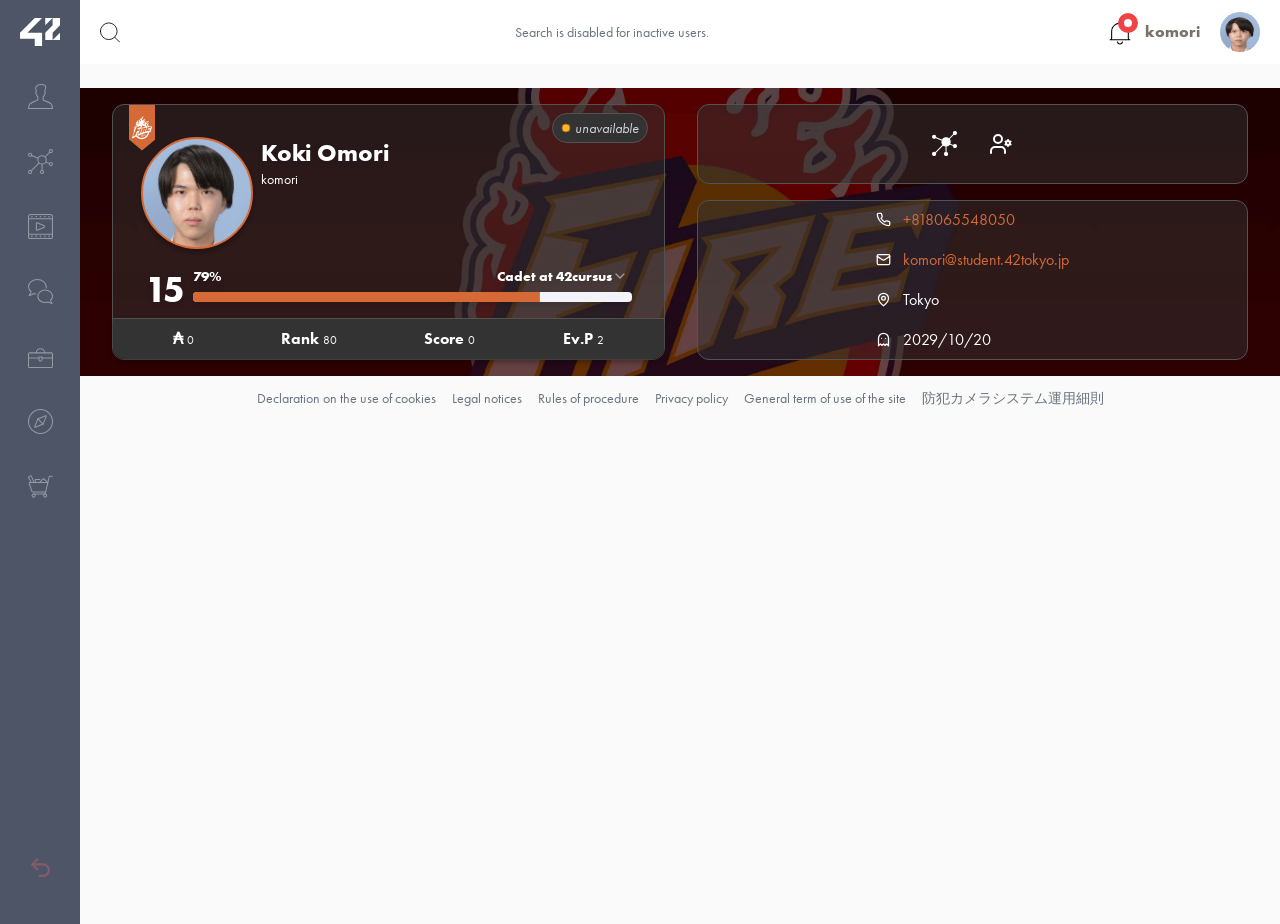
==== commit 172b0da7: "Rename 02_profile.html to index.html" ====
--- a/index.html
+++ b/index.html
@@ -1,14 +1,14 @@
 <!DOCTYPE html> <html lang=en><!--
  Page saved with SingleFile 
  url: https://profile-v3.intra.42.fr/ 
- saved date: Sat Oct 24 2026 20:33:56 GMT+0900 (日本標準時)
+ saved date: Sat Oct 24 2026 21:00:14 GMT+0900 (日本標準時)
 --><meta charset=utf-8>
 <meta name=viewport content="width=device-width, initial-scale=1.0">
 <title>42 | Profile</title>
 <style>@tailwind base;@tailwind components;@tailwind utilities;*,:before,:after{box-sizing:border-box;border-width:0;border-style:solid;border-color:#e5e7eb}html,:host{line-height:1.5;-webkit-text-size-adjust:100%;-moz-tab-size:4;-o-tab-size:4;tab-size:4;font-family:futura-pt;font-feature-settings:normal;font-variation-settings:normal;-webkit-tap-highlight-color:transparent}body{margin:0;line-height:inherit}a{color:inherit;text-decoration:inherit}b{font-weight:bolder}button{font-family:inherit;font-feature-settings:inherit;font-variation-settings:inherit;font-size:100%;font-weight:inherit;line-height:inherit;color:inherit;margin:0;padding:0}button{text-transform:none}button,[type=button]{-webkit-appearance:button;background-color:transparent;background-image:none}:-moz-focusring{outline:auto}:-moz-ui-invalid{box-shadow:none}::-webkit-inner-spin-button,::-webkit-outer-spin-button{height:auto}::-webkit-search-decoration{-webkit-appearance:none}::-webkit-file-upload-button{-webkit-appearance:button;font:inherit}h1,h2,p{margin:0}ol{list-style:none;margin:0}input::-moz-placeholder,textarea::-moz-placeholder{opacity:1;color:#9ca3af}button{cursor:pointer}:disabled{cursor:default}img,svg,iframe{display:block;vertical-align:middle}img{max-width:100%}:root{--background:0 0% 100%;--muted-foreground:215.4 16.3% 46.9%;--border:214.3 31.8% 91.4%;--input:214.3 31.8% 91.4%;--secondary:210 40% 96.1%;--legacy-destructive:353.8,60%,61.8%;--legacy-main:180.6,100%,36.9%;--ring:215 20.2% 65.1%}:root{--background:0 0% 100%;--muted-foreground:215.4 16.3% 46.9%;--border:214.3 31.8% 91.4%;--input:214.3 31.8% 91.4%;--secondary:210 40% 96.1%;--ring:215 20.2% 65.1%}*{border-color:hsl(var(--border))}#root{width:100%}body{background-color:hsl(var(--background));--tw-text-opacity:1;color:rgb(0 0 0/var(--tw-text-opacity));font-feature-settings:"rlig"1,"calt"1;height:100vh}*,:before,:after{--tw-translate-x:0;--tw-translate-y:0;--tw-rotate:0;--tw-skew-x:0;--tw-skew-y:0;--tw-scale-x:1;--tw-scale-y:1;--tw-ring-inset: ;--tw-ring-offset-width:0px;--tw-ring-offset-color:#fff;--tw-ring-color:rgb(59 130 246/.5);--tw-ring-offset-shadow:0 0#0000;--tw-ring-shadow:0 0#0000;--tw-shadow:0 0#0000;--tw-blur: ;--tw-brightness: ;--tw-contrast: ;--tw-grayscale: ;--tw-hue-rotate: ;--tw-invert: ;--tw-saturate: ;--tw-sepia: ;--tw-drop-shadow: }::backdrop{--tw-translate-x:0;--tw-translate-y:0;--tw-rotate:0;--tw-skew-x:0;--tw-skew-y:0;--tw-scale-x:1;--tw-scale-y:1;--tw-ring-inset: ;--tw-ring-offset-width:0px;--tw-ring-offset-color:#fff;--tw-ring-color:rgb(59 130 246/.5);--tw-ring-offset-shadow:0 0#0000;--tw-ring-shadow:0 0#0000;--tw-shadow:0 0#0000;--tw-blur: ;--tw-brightness: ;--tw-contrast: ;--tw-grayscale: ;--tw-hue-rotate: ;--tw-invert: ;--tw-saturate: ;--tw-sepia: ;--tw-drop-shadow: }.prose :where(ol[type=A s]):not(:where([class~=not-prose],[class~=not-prose] *)){list-style-type:upper-alpha}.prose :where(ol[type=a s]):not(:where([class~=not-prose],[class~=not-prose] *)){list-style-type:lower-alpha}.prose :where(ol[type=I s]):not(:where([class~=not-prose],[class~=not-prose] *)){list-style-type:upper-roman}.prose :where(ol[type=i s]):not(:where([class~=not-prose],[class~=not-prose] *)){list-style-type:lower-roman}.fixed{position:fixed}.absolute{position:absolute}.relative{position:relative}.left-1\/2{left:50%}.left-4{left:1rem}.left-\[-100\%\]{left:-100%}.right-0{right:0}.right-4{right:1rem}.top-0{top:0}.top-1\/2{top:50%}.top-2{top:.5rem}.z-40{z-index:40}.z-50{z-index:50}.z-\[100\]{z-index:100}.mb-1{margin-bottom:.25rem}.mr-2{margin-right:.5rem}.mr-5{margin-right:1.25rem}.mr-\[-5px\]{margin-right:-5px}.mt-\[-5px\]{margin-top:-5px}.flex{display:flex}.grid{display:grid}.hidden{display:none}.aspect-square{aspect-ratio:1/1}.h-1\/2{height:50%}.h-10{height:2.5rem}.h-16{height:4rem}.h-2\.5{height:.625rem}.h-4{height:1rem}.h-5{height:1.25rem}.h-52{height:13rem}.h-6{height:1.5rem}.h-8{height:2rem}.h-full{height:100%}.max-h-screen{max-height:100vh}.min-h-screen{min-height:100vh}.w-10{width:2.5rem}.w-20{width:5rem}.w-4{width:1rem}.w-5{width:1.25rem}.w-52{width:13rem}.w-full{width:100%}.flex-1{flex:1 1 0%}.shrink-0{flex-shrink:0}.grow{flex-grow:1}.-translate-x-1\/2{--tw-translate-x:-50%}.-translate-y-1\/2{--tw-translate-y:-50%;transform:translate(var(--tw-translate-x),var(--tw-translate-y)) rotate(var(--tw-rotate)) skew(var(--tw-skew-x)) skewY(var(--tw-skew-y)) scaleX(var(--tw-scale-x)) scaleY(var(--tw-scale-y))}@keyframes pulse{50%{opacity:.5}}@keyframes spin{to{transform:rotate(360deg)}}.cursor-default{cursor:default}.cursor-pointer{cursor:pointer}.flex-row{flex-direction:row}.flex-col{flex-direction:column}.flex-col-reverse{flex-direction:column-reverse}.place-items-center{place-items:center}.items-end{align-items:flex-end}.items-center{align-items:center}.justify-center{justify-content:center}.justify-between{justify-content:space-between}.justify-around{justify-content:space-around}.gap-1{gap:.25rem}.gap-2{gap:.5rem}.gap-3{gap:.75rem}.gap-4{gap:1rem}.gap-6{gap:1.5rem}.overflow-hidden{overflow:hidden}.overflow-x-auto{overflow-x:auto}.rounded{border-radius:.25rem}.rounded-full{border-radius:9999px}.rounded-xl{border-radius:.75rem}.rounded-b-xl{border-bottom-right-radius:.75rem;border-bottom-left-radius:.75rem}.border{border-width:1px}.border-2{border-width:2px}.border-t{border-top-width:1px}.border-none{border-style:none}.border-ft-gray-border{--tw-border-opacity:1;border-color:rgb(83 83 83/var(--tw-border-opacity))}.border-input{border-color:hsl(var(--input))}.border-neutral-600{--tw-border-opacity:1;border-color:rgb(82 82 82/var(--tw-border-opacity))}.border-t-neutral-600{--tw-border-opacity:1;border-top-color:rgb(82 82 82/var(--tw-border-opacity))}.bg-\[\#4E5566\]{--tw-bg-opacity:1;background-color:rgb(78 85 102/var(--tw-bg-opacity))}.bg-ft-black{--tw-bg-opacity:1;background-color:rgb(18 18 18/var(--tw-bg-opacity))}.bg-ft-gray{--tw-bg-opacity:1;background-color:rgb(51 51 51/var(--tw-bg-opacity))}.bg-ft-gray\/50{background-color:#33333380}.bg-gray-300{--tw-bg-opacity:1;background-color:rgb(209 213 219/var(--tw-bg-opacity))}.bg-red-500{--tw-bg-opacity:1;background-color:rgb(239 68 68/var(--tw-bg-opacity))}.bg-secondary{background-color:hsl(var(--secondary))}.bg-transparent{background-color:transparent}.bg-white{--tw-bg-opacity:1;background-color:rgb(255 255 255/var(--tw-bg-opacity))}.bg-cover{background-size:cover}.bg-center{background-position:center}.bg-no-repeat{background-repeat:no-repeat}.fill-white{fill:#fff}.stroke-white{stroke:#fff}.p-4{padding:1rem}.px-1{padding-left:.25rem;padding-right:.25rem}.px-2{padding-left:.5rem;padding-right:.5rem}.px-4{padding-left:1rem;padding-right:1rem}.px-5{padding-left:1.25rem;padding-right:1.25rem}.px-8{padding-left:2rem;padding-right:2rem}.py-1{padding-top:.25rem;padding-bottom:.25rem}.py-2{padding-top:.5rem;padding-bottom:.5rem}.py-3{padding-top:.75rem;padding-bottom:.75rem}.py-4{padding-top:1rem;padding-bottom:1rem}.py-5{padding-top:1.25rem;padding-bottom:1.25rem}.py-6{padding-top:1.5rem;padding-bottom:1.5rem}.pb-16{padding-bottom:4rem}.pl-20{padding-left:5rem}.pl-7{padding-left:1.75rem}.pr-1{padding-right:.25rem}.pt-16{padding-top:4rem}.pt-8{padding-top:2rem}.text-center{text-align:center}.font-bold{font-family:futura-pt-bold}.text-2xl{font-size:1.5rem;line-height:2rem}.text-4xl{font-size:2.25rem;line-height:2.5rem}.text-sm{font-size:.875rem;line-height:1.25rem}.text-xs{font-size:.75rem;line-height:1rem}.font-bold{font-weight:700}.italic{font-style:italic}.text-black{--tw-text-opacity:1;color:rgb(0 0 0/var(--tw-text-opacity))}.text-gray-300{--tw-text-opacity:1;color:rgb(209 213 219/var(--tw-text-opacity))}.text-gray-500{--tw-text-opacity:1;color:rgb(107 114 128/var(--tw-text-opacity))}.text-legacy-main{color:hsl(var(--legacy-main))}.text-stone-500{--tw-text-opacity:1;color:rgb(120 113 108/var(--tw-text-opacity))}.text-white{--tw-text-opacity:1;color:rgb(255 255 255/var(--tw-text-opacity))}.opacity-40{opacity:.4}.opacity-50{opacity:.5}.shadow-base{--tw-shadow:0px 4px 4px 0px rgba(0,0,0,.25);box-shadow:var(--tw-ring-offset-shadow,0 0#0000),var(--tw-ring-shadow,0 0#0000),var(--tw-shadow)}.shadow-text-base{--tw-shadow:0px 4px 4px rgba(0,0,0,.25);box-shadow:var(--tw-ring-offset-shadow,0 0#0000),var(--tw-ring-shadow,0 0#0000),var(--tw-shadow)}.ring-offset-background{--tw-ring-offset-color:hsl(var(--background))}.drop-shadow-md{--tw-drop-shadow:drop-shadow(0 4px 3px rgb(0 0 0/.07)) drop-shadow(0 2px 2px rgb(0 0 0/.06));filter:var(--tw-blur) var(--tw-brightness) var(--tw-contrast) var(--tw-grayscale) var(--tw-hue-rotate) var(--tw-invert) var(--tw-saturate) var(--tw-sepia) var(--tw-drop-shadow)}.transition{transition-property:color,background-color,border-color,text-decoration-color,fill,stroke,opacity,box-shadow,transform,filter,backdrop-filter,-webkit-backdrop-filter}.duration-1000{transition-duration:1s}.ease-out{transition-timing-function:cubic-bezier(0,0,.2,1)}@keyframes enter{0%{opacity:var(--tw-enter-opacity,1);transform:translate3d(var(--tw-enter-translate-x,0),var(--tw-enter-translate-y,0),0) scale3d(var(--tw-enter-scale,1),var(--tw-enter-scale,1),var(--tw-enter-scale,1)) rotate(var(--tw-enter-rotate,0))}}@keyframes exit{to{opacity:var(--tw-exit-opacity,1);transform:translate3d(var(--tw-exit-translate-x,0),var(--tw-exit-translate-y,0),0) scale3d(var(--tw-exit-scale,1),var(--tw-exit-scale,1),var(--tw-exit-scale,1)) rotate(var(--tw-exit-rotate,0))}}.duration-1000{animation-duration:1s}.ease-out{animation-timing-function:cubic-bezier(0,0,.2,1)}.placeholder\:text-muted-foreground::-moz-placeholder{color:hsl(var(--muted-foreground))}.placeholder\:text-muted-foreground::placeholder{color:hsl(var(--muted-foreground))}.placeholder\:text-neutral-300::-moz-placeholder{--tw-text-opacity:1;color:rgb(212 212 212/var(--tw-text-opacity))}.hover\:fill-legacy-main:hover{fill:hsl(var(--legacy-main))}.hover\:stroke-legacy-main:hover{stroke:hsl(var(--legacy-main))}.hover\:text-emerald-500:hover{--tw-text-opacity:1;color:rgb(16 185 129/var(--tw-text-opacity))}.hover\:text-legacy-main:hover{color:hsl(var(--legacy-main))}.hover\:underline:hover{text-decoration-line:underline}.hover\:opacity-100:hover{opacity:1}.focus\:outline-none:focus{outline:2px solid transparent;outline-offset:2px}.focus\:ring-0:focus{--tw-ring-offset-shadow:var(--tw-ring-inset)0 0 0 var(--tw-ring-offset-width) var(--tw-ring-offset-color);--tw-ring-shadow:var(--tw-ring-inset)0 0 0 calc(0px + var(--tw-ring-offset-width)) var(--tw-ring-color);box-shadow:var(--tw-ring-offset-shadow),var(--tw-ring-shadow),var(--tw-shadow,0 0#0000)}.focus\:ring-ring:focus{--tw-ring-color:hsl(var(--ring))}.focus\:ring-offset-0:focus{--tw-ring-offset-width:0px}.disabled\:cursor-not-allowed:disabled{cursor:not-allowed}.disabled\:opacity-50:disabled{opacity:.5}@media (min-width:640px){.sm\:bottom-0{bottom:0}.sm\:right-0{right:0}.sm\:top-auto{top:auto}.sm\:flex-row{flex-direction:row}.sm\:flex-col{flex-direction:column}.sm\:gap-3{gap:.75rem}}@media (min-width:768px){.md\:left-0{left:0}.md\:block{display:block}.md\:flex{display:flex}.md\:hidden{display:none}.md\:h-40{height:10rem}.md\:w-40{width:10rem}.md\:w-auto{width:auto}.md\:max-w-\[420px\]{max-width:420px}.md\:gap-8{gap:2rem}.md\:px-8{padding-left:2rem;padding-right:2rem}.md\:pl-20{padding-left:5rem}}@media (min-width:1024px){.lg\:h-28{height:7rem}.lg\:w-28{width:7rem}.lg\:flex-row{flex-direction:row}.lg\:gap-4{gap:1rem}.lg\:py-0{padding-top:0;padding-bottom:0}.lg\:pl-2{padding-left:.5rem}.lg\:text-left{text-align:left}}@media (min-width:1280px){.xl\:h-72{height:18rem}.xl\:flex-row{flex-direction:row}.xl\:py-0{padding-top:0;padding-bottom:0}}@keyframes rotation{0%{transform:rotate(0)}50%{transform:rotate(359deg)}to{transform:rotate(0)}}#root{height:100%;background-color:#fafafa}.sidebar-animation,.content-animation{transition:all .3s cubic-bezier(.445,.05,.55,.95)}@keyframes overlayShow{0%{opacity:0}to{opacity:1}}@keyframes contentShow{0%{opacity:0;transform:translate(-50%,-48%) scale(.96)}to{opacity:1;transform:translate(-50%,-50%) scale(1)}}@keyframes tail_fin{0%{transform:scale(var(--fish-tail)) rotate(-45deg) rotateY(-25deg)}to{transform:scale(var(--fish-tail)) rotate(-45deg) rotateY(25deg)}}@keyframes mouth{0%{transform:rotate(var(--fish-mouth-angle)) scaleY(.3) scaleX(var(--fish-mouth))}to{transform:rotate(var(--fish-mouth-angle)) scaleY(1.3) scaleX(var(--fish-mouth))}}@keyframes swim_right{0%{transform:scaleX(1) translate(25vw) scale(var(--fish-size))}to{transform:scaleX(1) translate(110vw) scale(var(--fish-size))}}@keyframes swim_left{0%{transform:scaleX(-1) translate(-110vw) scale(var(--fish-size))}to{transform:scaleX(-1) translate(25vw) scale(var(--fish-size))}}</style>
 <style data-react-helmet=true>@font-face{font-family:"futura-pt";src:url([data-uri])format("woff2");font-style:normal;font-weight:700;font-stretch:normal}@font-face{font-family:"futura-pt";src:url([data-uri])format("woff2");font-style:normal;font-weight:400;font-stretch:normal}@font-face{font-family:"futura-pt";src:url([data-uri])format("woff2");font-style:italic;font-weight:400;font-stretch:normal}@font-face{font-family:"futura-pt-bold";src:url([data-uri])format("woff2");font-style:normal;font-weight:700;font-stretch:normal}</style><style>@keyframes _spin_1nqjn_1{0%{transform:rotate(0)}to{transform:rotate(360deg)}}@keyframes _wave_1nqjn_1{0%{transform:rotate(0)}50%{transform:rotate(20deg)}to{transform:rotate(0)}}@keyframes _heartBeat_1nqjn_1{0%{transform:scale(1)}50%{transform:scale(1.08)}to{transform:scale(1)}}@keyframes _flash_1nqjn_1{0%,50%,to{opacity:1}25%,75%{opacity:.2}}@keyframes _bounce_1nqjn_1{0%,20%,53%,to{transform:translate(0,0)}40%,43%{transform:translateY(-30px) scaleY(1.1)}70%{transform:translateY(-15px) scaleY(1.05)}80%{transform:translate(0,0) scaleY(.95)}90%{transform:translateY(-4px) scaleY(1.02)}}@keyframes _rubberBand_1nqjn_1{0%{transform:scale(1)}30%{transform:scale(1.25,.75)}40%{transform:scale(.75,1.25)}50%{transform:scale(1.15,.85)}65%{transform:scale(.95,1.05)}75%{transform:scale(1.05,.95)}to{transform:scale(1)}}@keyframes _headShake_1nqjn_1{0%{transform:translate(0)}6.5%{transform:translate(-6px) rotateY(-9deg)}18.5%{transform:translate(5px) rotateY(7deg)}31.5%{transform:translate(-3px) rotateY(-5deg)}43.5%{transform:translate(2px) rotateY(3deg)}50%{transform:translate(0)}}@keyframes _tada_1nqjn_1{0%{transform:scale(1)}10%,20%{transform:scale3d(.9,.9,.9) rotate(-3deg)}30%,50%,70%,90%{transform:scale3d(1.1,1.1,1.1) rotate(3deg)}40%,60%,80%{transform:scale3d(1.1,1.1,1.1) rotate(-3deg)}to{transform:scale(1)}}</style><meta name=referrer content=no-referrer><link rel=icon type=image/svg+xml href="[data-uri]"><style>.sf-hidden{display:none!important}</style><link rel=canonical href=https://profile-v3.intra.42.fr/><meta http-equiv=content-security-policy content="default-src 'none'; font-src 'self' data:; img-src 'self' data:; style-src 'unsafe-inline'; media-src 'self' data:; script-src 'unsafe-inline' data:; object-src 'self' data:; frame-src 'self' data:; form-action 'none'; base-uri 'none';"></head>
 <body>
- <div id=improved-intra-v3-incompatibility-warning><span>Improved Intra is not compatible with Intra v3 and probably never will be. We recommend </span><a href=https://profile.intra.42.fr/v3_early_access>switching back to Intra v2</a><span> for a better experience.</span><button id=improved-intra-v3-incompatibility-warning-close style="float:right;padding:0px 6px">✕</button></div><div id=root><div class=App><span id=licorns class="absolute top-1/2 left-1/2 -translate-x-1/2 -translate-y-1/2 z-50"></span><div class="fixed top-0 flex flex-col items-center z-50 w-20"><a href=https://profile-v3.intra.42.fr/ class="bg-[#4E5566] h-16 w-full flex items-center justify-center"><svg xmlns=http://www.w3.org/2000/svg xml:space=preserve viewBox="0 0 137.6 96.6" fill=#fff stroke=transparent width=40 height=32><path d="M229.2 443.9h50.7v25.4h25.3v-45.9h-50.6l50.6-50.7h-25.3l-50.7 50.7zM316.1 398.1l25.3-25.4h-25.3z" fill=#fff transform="translate(-229.2 -372.7)"></path><path d="m341.4 398.1-25.3 25.3v25.3h25.3v-25.3l25.4-25.3v-25.4h-25.4zM366.8 423.4l-25.4 25.3h25.4z" fill=#fff transform="translate(-229.2 -372.7)"></path></svg></a><div class="md:left-0 relative sidebar-animation w-full left-[-100%]" data-burger-open=false><div class="bg-[#4E5566] h-full min-h-screen flex flex-col justify-between"><div class="flex flex-col w-full"><a href=https://profile-v3.intra.42.fr/ class="py-5 w-full flex justify-center hover:opacity-100 opacity-40"><svg xmlns=http://www.w3.org/2000/svg viewBox="0 0 24 24" width=25 height=25 fill=none stroke=#fff><path fill=none stroke=#fff stroke-linecap=round stroke-linejoin=round d="M23.5 23.5a10.135 10.135 0 0 0-1-4.057c-.746-1.492-4-2.5-8-4v-3a3.75 3.75 0 0 0 1.5-3c.5 0 1-2 0-2.5 0-.3 1.339-2.8 1-4.5-.5-2.5-7.5-2.5-8-.5-3 0-1 4.594-1 5-1 .5-.5 2.5 0 2.5a3.75 3.75 0 0 0 1.5 3v3c-4 1.5-7.255 2.508-8 4a10.135 10.135 0 0 0-1 4.057Z"></path></svg></a><a href=https://projects.intra.42.fr/ class="py-5 w-full flex justify-center hover:opacity-100 opacity-40"><svg xmlns=http://www.w3.org/2000/svg viewBox="0 0 24 24" width=25 height=25 fill=none stroke=#fff><path fill=none stroke=#fff stroke-linecap=round stroke-linejoin=round d="M9.499 10.499a4 4 0 1 0 8 0 4 4 0 1 0-8 0ZM.5 5.499a1.5 1.5 0 1 0 3 0 1.5 1.5 0 1 0-3 0ZM20.5 1.999a1.5 1.5 0 1 0 3 0 1.5 1.5 0 1 0-3 0ZM.5 21.999a1.5 1.5 0 1 0 3 0 1.5 1.5 0 1 0-3 0ZM11.999 21.999a1.5 1.5 0 1 0 3 0 1.5 1.5 0 1 0-3 0ZM3.06 20.938l7.62-7.601M16.333 7.676l4.605-4.616M3.35 6.149l6.472 2.775M20.562 14.028l-3.618-1.495M13.499 20.499v-6M20.5 14.499a1.5 1.5 0 1 0 3 0 1.5 1.5 0 1 0-3 0Z"></path></svg></a><a href=https://elearning.intra.42.fr/ class="py-5 w-full flex justify-center hover:opacity-100 opacity-40"><svg xmlns=http://www.w3.org/2000/svg width=25 height=25 fill=none viewBox="0 0 24 24" stroke=#fff><path stroke=#fff stroke-linecap=round stroke-linejoin=round d="M21.5.5h-19a2 2 0 0 0-2 2v19a2 2 0 0 0 2 2h19a2 2 0 0 0 2-2v-19a2 2 0 0 0-2-2ZM.5 4.5h23M.5 19.5h23"></path><path stroke=#fff stroke-linecap=round stroke-linejoin=round d="M8.916 8.4A.654.654 0 0 0 8 9v6a.654.654 0 0 0 .916.6l6.626-2.9a.765.765 0 0 0 0-1.4L8.916 8.4Z"></path><path stroke=#fff d="M3.76 2.75a.25.25 0 0 1 0-.5M3.76 2.75a.25.25 0 0 0 0-.5M7.88 2.75a.25.25 0 0 1 0-.5M7.88 2.75a.25.25 0 1 0 0-.5M12 2.75a.25.25 0 1 1 0-.5M12 2.75a.25.25 0 1 0 0-.5M16.12 2.75a.25.25 0 1 1 0-.5M16.12 2.75a.25.25 0 1 0 0-.5M20.24 2.75a.25.25 0 1 1 0-.5M20.24 2.75a.25.25 0 1 0 0-.5"></path><g stroke=#fff><path d="M3.76 21.75a.25.25 0 1 1 0-.5M3.76 21.75a.25.25 0 1 0 0-.5"></path></g><g stroke=#fff><path d="M7.88 21.75a.25.25 0 1 1 0-.5M7.88 21.75a.25.25 0 1 0 0-.5"></path></g><g stroke=#fff><path d="M12 21.75a.25.25 0 1 1 0-.5M12 21.75a.25.25 0 1 0 0-.5"></path></g><g stroke=#fff><path d="M16.12 21.75a.25.25 0 1 1 0-.5M16.12 21.75a.25.25 0 1 0 0-.5"></path></g><g stroke=#fff><path d="M20.24 21.75a.25.25 0 1 1 0-.5M20.24 21.75a.25.25 0 1 0 0-.5"></path></g></svg></a><a href=https://stackoverflowteams.com/c/42network class="py-5 w-full flex justify-center hover:opacity-100 opacity-40"><svg xmlns=http://www.w3.org/2000/svg viewBox="0 0 24 24" width=25 height=25 fill=none stroke=#fff><path fill=none stroke=#fff stroke-linecap=round stroke-linejoin=round d="M9.5 16.5c0 4.288 5 7.5 9.5 5.5l4 1.5-1.5-3a4.994 4.994 0 0 0 2-4c0-3.154-3.134-6-7-6s-7 2.846-7 6Z"></path><path fill=none stroke=#fff stroke-linecap=round stroke-linejoin=round d="M17.4 8.5a5.822 5.822 0 0 0 .1-1c0-3.866-3.8-7-8.5-7S.5 3.634.5 7.5a6.434 6.434 0 0 0 2.517 4.97L1 16l4.939-1.976a9.993 9.993 0 0 0 1.561.361"></path></svg></a><a href=https://companies.intra.42.fr/ class="py-5 w-full flex justify-center hover:opacity-100 opacity-40"><svg xmlns=http://www.w3.org/2000/svg viewBox="0 0 24 24" width=25 height=25 fill=none stroke=#fff><title>tool-box</title><path fill=none stroke=#fff stroke-linecap=round stroke-linejoin=round d="M.5 13.501h10M13.5 13.501h10M1.5 8.501h21s1 0 1 1v12s0 1-1 1h-21s-1 0-1-1v-12s0-1 1-1"></path><path fill=none stroke=#fff stroke-linecap=round stroke-linejoin=round d="M13.5 15a1.5 1.5 0 0 1-3 0v-2.5h3ZM8 8.5a4 4 0 0 1 8 0"></path></svg></a><a href=https://meta.intra.42.fr/ class="py-5 w-full flex justify-center hover:opacity-100 opacity-40"><svg xmlns=http://www.w3.org/2000/svg width=25 height=25 viewBox="0 0 24 24" fill=none stroke=#fff><path fill=none stroke=#fff stroke-linecap=round stroke-linejoin=round d="M.5 12a11.5 11.5 0 1 0 23 0 11.5 11.5 0 1 0-23 0Z"></path><path fill=none stroke=#fff stroke-linecap=round stroke-linejoin=round d="m9.5 9.5 7.39-3.043a.5.5 0 0 1 .653.653L14.5 14.5"></path><path fill=none stroke=#fff stroke-linecap=round stroke-linejoin=round d="m14.5 14.5-5-5-3.043 7.39a.5.5 0 0 0 .653.653Z"></path></svg></a><a href=https://shop.intra.42.fr/ class="py-5 w-full flex justify-center hover:opacity-100 opacity-40"><svg xmlns=http://www.w3.org/2000/svg viewBox="0 0 24 24" width=25 height=25 fill=none stroke=#fff><title>shopping-cart-full</title><path fill=none stroke=#fff stroke-linecap=round stroke-linejoin=round d="M3.921 20.759a1.5 1.5 0 1 0 3 0 1.5 1.5 0 1 0-3 0M14.921 20.759a1.5 1.5 0 1 0 3 0 1.5 1.5 0 1 0-3 0"></path><path fill=none stroke=#fff stroke-linecap=round stroke-linejoin=round d="M23.421 2.259h-2.6a.5.5 0 0 0-.487.386l-3.913 16.614h-11"></path><path fill=none stroke=#fff stroke-linecap=round stroke-linejoin=round d="M16.921 17.259H4.281a.5.5 0 0 1-.474-.342l-2.667-8a.5.5 0 0 1 .475-.658h17.368"></path><path fill=none stroke=#fff stroke-linecap=round stroke-linejoin=round d="m10.921 8.259 3.65-3.65a.5.5 0 0 1 .7 0L19 8.259M5.921 8.259 3.13 2.036a.5.5 0 0 0-.671-.247l-1.6.759a.5.5 0 0 0-.24.658l2.3 5.053M6.921 8.259v-2.5a.5.5 0 0 1 .5-.5h4"></path></svg></a></div><div class="flex flex-col w-full pb-16"><a href=https://profile.intra.42.fr/v3_early_access class="py-5 w-full flex justify-center hover:opacity-100 opacity-40"><svg xmlns=http://www.w3.org/2000/svg width=25 height=25 viewBox="0 0 24 24" fill=none stroke=hsl(var(--legacy-destructive)) stroke-width=2 stroke-linecap=round stroke-linejoin=round class="lucide lucide-undo2"><path d="M9 14 4 9l5-5"></path><path d="M4 9h10.5a5.5 5.5 0 0 1 5.5 5.5v0a5.5 5.5 0 0 1-5.5 5.5H11"></path></svg></a></div></div></div></div><div class="w-full top-0 fixed z-40 pl-20 h-16"><div class="flex flex-row items-center justify-between h-full px-5 bg-white gap-4"><div class="h-full flex items-center md:hidden sf-hidden"><svg xmlns=http://www.w3.org/2000/svg width=24 height=24 viewBox="0 0 24 24" fill=none stroke=currentColor stroke-width=2 stroke-linecap=round stroke-linejoin=round class="text-legacy-main cursor-pointer"><line x1=4 x2=20 y1=12 y2=12></line><line x1=4 x2=20 y1=6 y2=6></line><line x1=4 x2=20 y1=18 y2=18></line>Menu</svg></div><div class="flex flex-col grow h-full relative"><div class="flex flex-row grow h-16 gap-3"><div class="flex flex-row items-center w-full md:w-auto"><svg xmlns=http://www.w3.org/2000/svg viewBox="0 0 24 24" width=20 height=21><path fill=none stroke=#000 stroke-linecap=round stroke-linejoin=round d="M.5 10.5a10 10 0 1 0 20 0 10 10 0 1 0-20 0ZM23.5 23.5l-5.929-5.929"></path></svg></div><div class="grow h-16 hidden md:flex"><div class="w-full h-full flex items-center justify-center"><div class="text-sm text-gray-500">Search is disabled for inactive users.</div></div></div></div></div><div class="h-full flex flex-row items-center gap-3"><button type=button id=radix-:r0: aria-haspopup=menu aria-expanded=false data-state=closed><div class="h-full flex flex-row items-center relative"><svg xmlns=http://www.w3.org/2000/svg width=25 height=28 viewBox="0 0 24 24"><title>alert-bell-notification-2</title><path fill=none stroke=#000 stroke-linecap=round stroke-linejoin=round d="M16 4.998a3 3 0 1 0 6 0 3 3 0 1 0-6 0"></path><path fill=none stroke=#000 stroke-linecap=round stroke-linejoin=round d="M19.437 10.489A8 8 0 0 1 19.5 11.5V18a1.5 1.5 0 0 0 1.5 1.5H2A1.5 1.5 0 0 0 3.5 18v-6.5a8.008 8.008 0 0 1 10-7.749M11.5.499v3M13.95 21.5a2.5 2.5 0 0 1-4.9 0"></path></svg><div class="user-action-count flex items-center justify-center absolute top-0 right-0 mr-[-5px] mt-[-5px] text-white h-5 w-5 rounded-full bg-red-500"><svg width=10 height=10 xmlns=http://www.w3.org/2000/svg><circle cx=5 cy=5 r=4 fill=white></circle></svg></div></div></button><div class="h-full flex flex-row items-center"><button type=button id=radix-:r2: aria-haspopup=menu aria-expanded=false data-state=closed><div class="dropdown flex flex-row items-center text-stone-500 hover:text-legacy-main"><span data-login=komori class="mr-5 font-bold">komori</span><span class="relative h-10 w-10 shrink-0 overflow-hidden rounded-full hidden md:block"><img class="aspect-square h-full w-full" src=[data-uri]